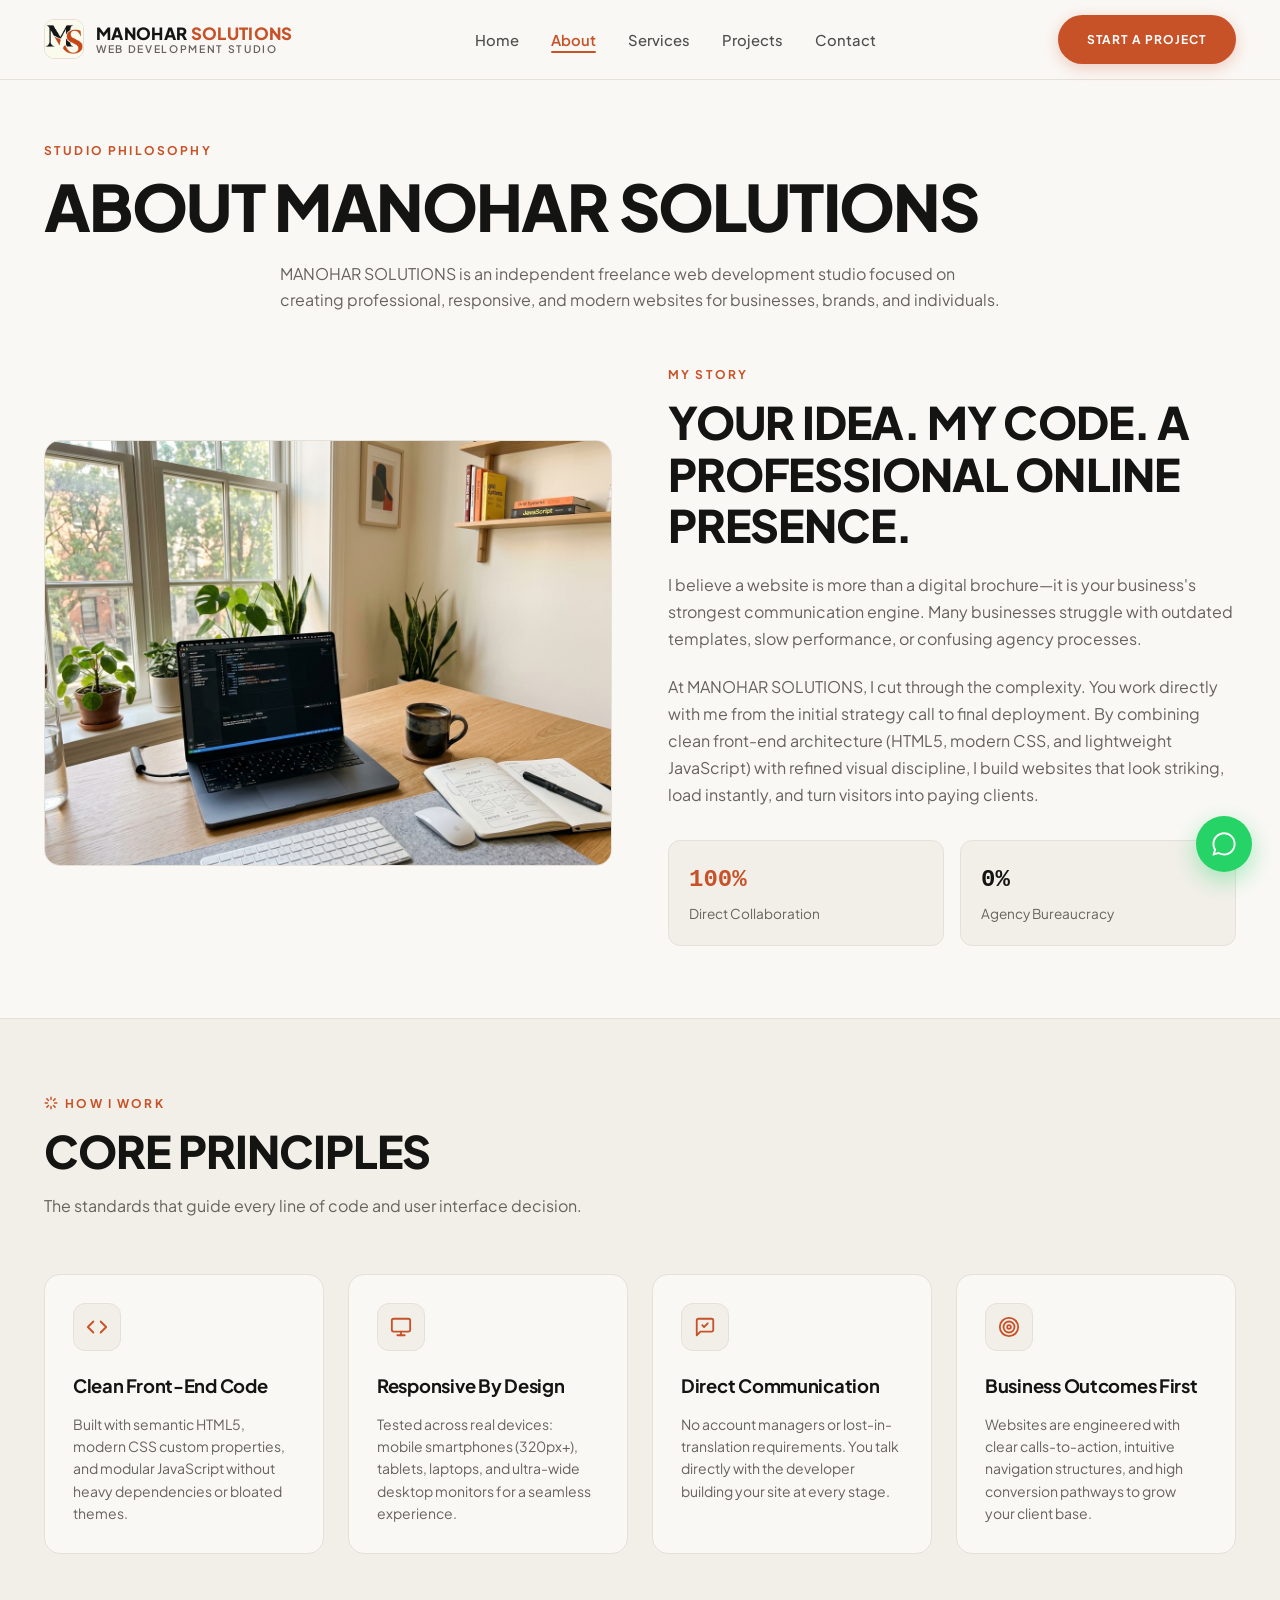
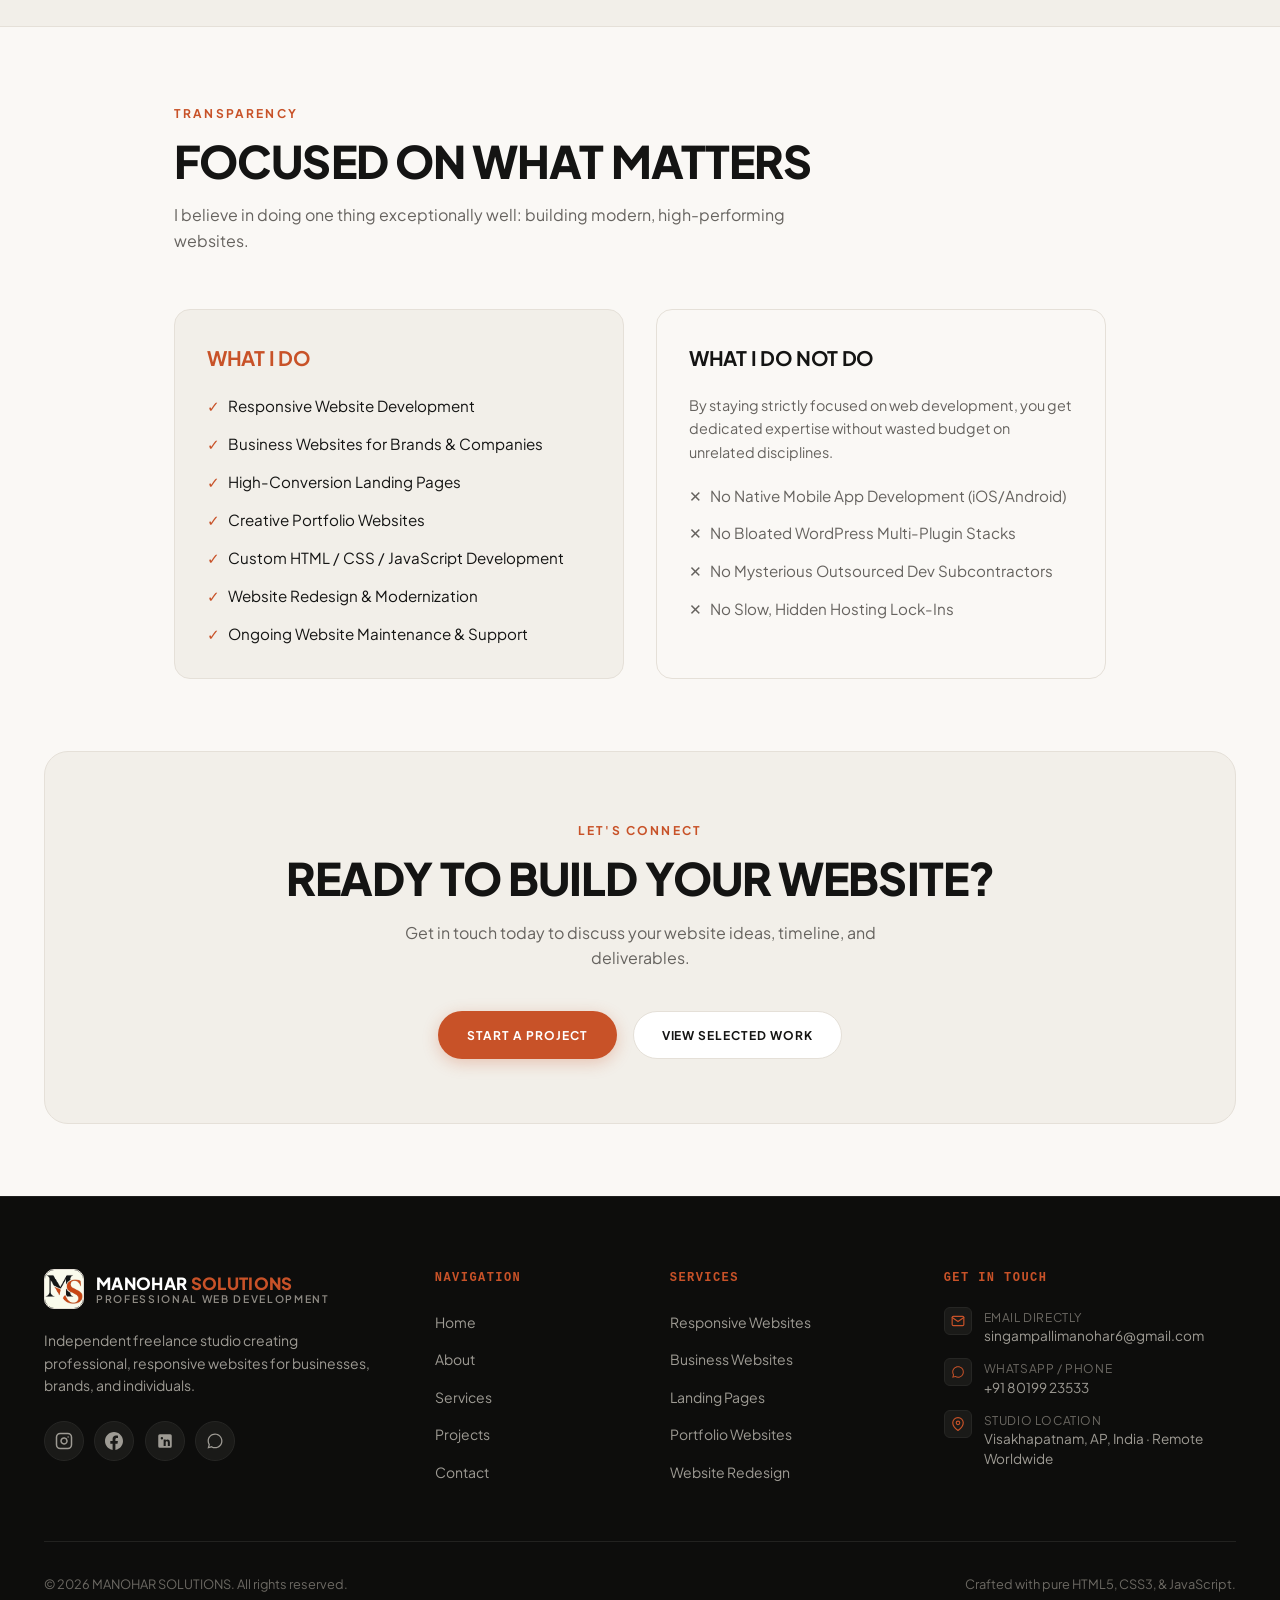
==== about.html @ b34df705 "Add files via upload" ====
<!doctype html>
<html lang="en">
  <head>
    <meta charset="UTF-8" />
    <meta name="viewport" content="width=device-width, initial-scale=1.0" />
    <title>About | MANOHAR SOLUTIONS - Independent Web Development Studio</title>
    <meta name="description" content="Learn about MANOHAR SOLUTIONS: an independent freelance web development studio focused on creating professional, responsive, and modern websites for businesses, brands, and individuals." />
    <meta name="keywords" content="about MANOHAR SOLUTIONS, freelance web developer, modern web design, responsive development, clean front-end code" />
    <meta name="author" content="MANOHAR SOLUTIONS" />

    <!-- Google Fonts -->
    <link rel="preconnect" href="https://fonts.googleapis.com" />
    <link rel="preconnect" href="https://fonts.gstatic.com" crossorigin />
    <link href="https://fonts.googleapis.com/css2?family=Plus+Jakarta+Sans:wght@400;500;600;700;800&display=swap" rel="stylesheet" />

    <!-- Custom Pure CSS -->
    <link rel="stylesheet" href="css/style.css" />
  </head>
  <body>
    <!-- Sticky Navigation -->
    <header class="site-header">
      <div class="container nav-container">
        <a href="index.html" class="brand-link" aria-label="MANOHAR SOLUTIONS">
          <div class="brand-monogram">
              <img src="assets/images/logo.png" alt="MS Logo" style="width: 100%; height: 100%; object-fit: cover;">
          </div>
          <div class="brand-text">
            <span class="brand-name">MANOHAR <span>SOLUTIONS</span></span>
            <span class="brand-sub">Web Development Studio</span>
          </div>
        </a>

        <nav>
          <ul class="nav-links">
            <li class="nav-item"><a href="index.html">Home</a></li>
            <li class="nav-item active"><a href="about.html">About</a></li>
            <li class="nav-item"><a href="services.html">Services</a></li>
            <li class="nav-item"><a href="projects.html">Projects</a></li>
            <li class="nav-item"><a href="contact.html">Contact</a></li>
          </ul>
        </nav>

        <div class="nav-cta">
          <a href="contact.html" class="btn btn-primary">START A PROJECT</a>
        </div>

        <button type="button" class="hamburger-btn" aria-label="Open Navigation">
          <svg width="22" height="22" viewBox="0 0 24 24" fill="none" stroke="currentColor" stroke-width="2.2" stroke-linecap="round" stroke-linejoin="round">
            <line x1="3" y1="6" x2="21" y2="6"></line>
            <line x1="3" y1="12" x2="21" y2="12"></line>
            <line x1="3" y1="18" x2="21" y2="18"></line>
          </svg>
        </button>
      </div>
    </header>

    <!-- Mobile Drawer -->
    <div class="mobile-nav-drawer">
      <div class="mobile-nav-content">
        <div class="mobile-nav-header">
          <span class="brand-name">MANOHAR <span>SOLUTIONS</span></span>
          <button type="button" class="close-drawer-btn" aria-label="Close Navigation" style="background:none; border:none; display:flex; align-items:center; justify-content:center; cursor:pointer; color:var(--text-charcoal); padding:0.25rem;">
            <svg width="22" height="22" viewBox="0 0 24 24" fill="none" stroke="currentColor" stroke-width="2.2" stroke-linecap="round" stroke-linejoin="round">
              <line x1="18" y1="6" x2="6" y2="18"></line>
              <line x1="6" y1="6" x2="18" y2="18"></line>
            </svg>
          </button>
        </div>
        <ul class="mobile-nav-links">
          <li><a href="index.html">Home <span>→</span></a></li>
          <li class="active"><a href="about.html">About <span>→</span></a></li>
          <li><a href="services.html">Services <span>→</span></a></li>
          <li><a href="projects.html">Projects <span>→</span></a></li>
          <li><a href="contact.html">Contact <span>→</span></a></li>
        </ul>
        <div style="margin-top:auto;">
          <a href="contact.html" class="btn btn-primary" style="width:100%;">START A PROJECT</a>
        </div>
      </div>
    </div>

    <main>
      <!-- Page Hero -->
      <section class="page-hero">
        <div class="container text-center">
          <span class="eyebrow">STUDIO PHILOSOPHY</span>
          <h1 class="headline-xl">ABOUT MANOHAR SOLUTIONS</h1>
          <p class="subheadline" style="max-width: 720px; margin: 0 auto;">
            MANOHAR SOLUTIONS is an independent freelance web development studio focused on creating professional, responsive, and modern websites for businesses, brands, and individuals.
          </p>
        </div>
      </section>

      <!-- Studio Story & Workspace Section -->
      <section class="section" style="padding-top: 1rem;">
        <div class="container">
          <div style="display: grid; grid-template-columns: 1fr 1fr; gap: 3.5rem; align-items: center;" class="about-grid">
            <div style="border-radius: 16px; overflow: hidden; border: 1px solid var(--border-stone); aspect-ratio: 4 / 3; background: var(--bg-stone);">
              <img src="assets/images/manohar_studio_workspace_1790489209515.jpg" alt="MANOHAR SOLUTIONS Workspace" style="width: 100%; height: 100%; object-fit: cover;" />
            </div>

            <div>
              <span class="eyebrow">MY STORY</span>
              <h2 class="headline-lg" style="margin-bottom: 1.25rem;">YOUR IDEA. MY CODE. A PROFESSIONAL ONLINE PRESENCE.</h2>
              <p style="color: var(--text-muted); font-size: 1rem; line-height: 1.7; margin-bottom: 1.25rem;">
                I believe a website is more than a digital brochure—it is your business's strongest communication engine. Many businesses struggle with outdated templates, slow performance, or confusing agency processes.
              </p>
              <p style="color: var(--text-muted); font-size: 1rem; line-height: 1.7; margin-bottom: 2rem;">
                At MANOHAR SOLUTIONS, I cut through the complexity. You work directly with me from the initial strategy call to final deployment. By combining clean front-end architecture (HTML5, modern CSS, and lightweight JavaScript) with refined visual discipline, I build websites that look striking, load instantly, and turn visitors into paying clients.
              </p>

              <div style="display: grid; grid-template-columns: repeat(2, 1fr); gap: 1rem;">
                <div style="padding: 1.25rem; background: var(--bg-stone); border: 1px solid var(--border-stone); border-radius: 12px;">
                  <strong style="display: block; font-size: 1.5rem; color: var(--accent-terracotta); font-family: monospace;">100%</strong>
                  <span style="font-size: 0.85rem; color: var(--text-muted);">Direct Collaboration</span>
                </div>
                <div style="padding: 1.25rem; background: var(--bg-stone); border: 1px solid var(--border-stone); border-radius: 12px;">
                  <strong style="display: block; font-size: 1.5rem; color: var(--text-charcoal); font-family: monospace;">0%</strong>
                  <span style="font-size: 0.85rem; color: var(--text-muted);">Agency Bureaucracy</span>
                </div>
              </div>
            </div>
          </div>
        </div>
      </section>

      <!-- Core Principles -->
      <section class="section section-stone">
        <div class="container">
          <div class="section-header">
            <span class="eyebrow">
              <svg width="14" height="14" viewBox="0 0 24 24" fill="none" stroke="currentColor" stroke-width="2.5" stroke-linecap="round" stroke-linejoin="round"><path d="M12 2v4M12 18v4M4.93 4.93l2.83 2.83M16.24 16.24l2.83 2.83M2 12h4M18 12h4M4.93 19.07l2.83-2.83M16.24 7.76l2.83-2.83"/></svg>
              HOW I WORK
            </span>
            <h2 class="headline-lg">CORE PRINCIPLES</h2>
            <p class="subheadline">The standards that guide every line of code and user interface decision.</p>
          </div>

          <div class="grid-4">
            <div class="feature-card">
              <div class="card-icon">
                <svg viewBox="0 0 24 24" width="22" height="22" fill="none" stroke="currentColor" stroke-width="2" stroke-linecap="round" stroke-linejoin="round">
                  <polyline points="16 18 22 12 16 6"></polyline>
                  <polyline points="8 6 2 12 8 18"></polyline>
                </svg>
              </div>
              <h3 class="headline-md" style="font-size: 1.15rem;">Clean Front-End Code</h3>
              <p style="color: var(--text-muted); font-size: 0.875rem;">
                Built with semantic HTML5, modern CSS custom properties, and modular JavaScript without heavy dependencies or bloated themes.
              </p>
            </div>

            <div class="feature-card">
              <div class="card-icon">
                <svg viewBox="0 0 24 24" width="22" height="22" fill="none" stroke="currentColor" stroke-width="2" stroke-linecap="round" stroke-linejoin="round">
                  <rect x="2" y="3" width="20" height="14" rx="2" ry="2"></rect>
                  <line x1="8" y1="21" x2="16" y2="21"></line>
                  <line x1="12" y1="17" x2="12" y2="21"></line>
                </svg>
              </div>
              <h3 class="headline-md" style="font-size: 1.15rem;">Responsive By Design</h3>
              <p style="color: var(--text-muted); font-size: 0.875rem;">
                Tested across real devices: mobile smartphones (320px+), tablets, laptops, and ultra-wide desktop monitors for a seamless experience.
              </p>
            </div>

            <div class="feature-card">
              <div class="card-icon">
                <svg viewBox="0 0 24 24" width="22" height="22" fill="none" stroke="currentColor" stroke-width="2" stroke-linecap="round" stroke-linejoin="round">
                  <path d="M21 15a2 2 0 0 1-2 2H7l-4 4V5a2 2 0 0 1 2-2h14a2 2 0 0 1 2 2z"></path>
                  <polyline points="9 10 11 12 15 8"></polyline>
                </svg>
              </div>
              <h3 class="headline-md" style="font-size: 1.15rem;">Direct Communication</h3>
              <p style="color: var(--text-muted); font-size: 0.875rem;">
                No account managers or lost-in-translation requirements. You talk directly with the developer building your site at every stage.
              </p>
            </div>

            <div class="feature-card">
              <div class="card-icon">
                <svg viewBox="0 0 24 24" width="22" height="22" fill="none" stroke="currentColor" stroke-width="2" stroke-linecap="round" stroke-linejoin="round">
                  <circle cx="12" cy="12" r="10"></circle>
                  <circle cx="12" cy="12" r="6"></circle>
                  <circle cx="12" cy="12" r="2"></circle>
                </svg>
              </div>
              <h3 class="headline-md" style="font-size: 1.15rem;">Business Outcomes First</h3>
              <p style="color: var(--text-muted); font-size: 0.875rem;">
                Websites are engineered with clear calls-to-action, intuitive navigation structures, and high conversion pathways to grow your client base.
              </p>
            </div>
          </div>
        </div>
      </section>

      <!-- Transparent Scope & Services -->
      <section class="section">
        <div class="container-narrow">
          <div class="section-header">
            <span class="eyebrow">TRANSPARENCY</span>
            <h2 class="headline-lg">FOCUSED ON WHAT MATTERS</h2>
            <p class="subheadline">I believe in doing one thing exceptionally well: building modern, high-performing websites.</p>
          </div>

          <div style="display: grid; grid-template-columns: 1fr 1fr; gap: 2rem;">
            <div style="padding: 2rem; background: var(--bg-stone); border: 1px solid var(--border-stone); border-radius: 16px;">
              <h3 class="headline-md" style="font-size: 1.25rem; color: var(--accent-terracotta); margin-bottom: 1.25rem;">WHAT I DO</h3>
              <ul style="list-style: none; display: flex; flex-direction: column; gap: 0.85rem; font-size: 0.95rem;">
                <li style="display: flex; gap: 0.5rem; align-items: center;"><span style="color: var(--accent-terracotta);">✓</span> Responsive Website Development</li>
                <li style="display: flex; gap: 0.5rem; align-items: center;"><span style="color: var(--accent-terracotta);">✓</span> Business Websites for Brands & Companies</li>
                <li style="display: flex; gap: 0.5rem; align-items: center;"><span style="color: var(--accent-terracotta);">✓</span> High-Conversion Landing Pages</li>
                <li style="display: flex; gap: 0.5rem; align-items: center;"><span style="color: var(--accent-terracotta);">✓</span> Creative Portfolio Websites</li>
                <li style="display: flex; gap: 0.5rem; align-items: center;"><span style="color: var(--accent-terracotta);">✓</span> Custom HTML / CSS / JavaScript Development</li>
                <li style="display: flex; gap: 0.5rem; align-items: center;"><span style="color: var(--accent-terracotta);">✓</span> Website Redesign & Modernization</li>
                <li style="display: flex; gap: 0.5rem; align-items: center;"><span style="color: var(--accent-terracotta);">✓</span> Ongoing Website Maintenance & Support</li>
              </ul>
            </div>

            <div style="padding: 2rem; background: #FAF8F5; border: 1px solid var(--border-stone); border-radius: 16px;">
              <h3 class="headline-md" style="font-size: 1.25rem; color: var(--text-charcoal); margin-bottom: 1.25rem;">WHAT I DO NOT DO</h3>
              <p style="color: var(--text-muted); font-size: 0.9rem; margin-bottom: 1.25rem; line-height: 1.6;">
                By staying strictly focused on web development, you get dedicated expertise without wasted budget on unrelated disciplines.
              </p>
              <ul style="list-style: none; display: flex; flex-direction: column; gap: 0.85rem; font-size: 0.95rem; color: var(--text-muted);">
                <li style="display: flex; gap: 0.5rem; align-items: center;"><span>✕</span> No Native Mobile App Development (iOS/Android)</li>
                <li style="display: flex; gap: 0.5rem; align-items: center;"><span>✕</span> No Bloated WordPress Multi-Plugin Stacks</li>
                <li style="display: flex; gap: 0.5rem; align-items: center;"><span>✕</span> No Mysterious Outsourced Dev Subcontractors</li>
                <li style="display: flex; gap: 0.5rem; align-items: center;"><span>✕</span> No Slow, Hidden Hosting Lock-Ins</li>
              </ul>
            </div>
          </div>
        </div>
      </section>

      <!-- Final CTA -->
      <section class="section" style="padding-top: 0;">
        <div class="container">
          <div class="cta-banner">
            <span class="eyebrow">LET'S CONNECT</span>
            <h2 class="headline-lg" style="margin-bottom: 1rem;">READY TO BUILD YOUR WEBSITE?</h2>
            <p class="subheadline" style="margin: 0 auto 2.5rem; max-width: 540px;">
              Get in touch today to discuss your website ideas, timeline, and deliverables.
            </p>
            <div style="display: flex; justify-content: center; gap: 1rem; flex-wrap: wrap;">
              <a href="contact.html" class="btn btn-primary">START A PROJECT</a>
              <a href="projects.html" class="btn btn-white">VIEW SELECTED WORK</a>
            </div>
          </div>
        </div>
      </section>
    </main>

    <!-- Global Black Footer -->
    <footer class="site-footer">
      <div class="container">
        <div class="footer-grid">
          <!-- Col 1: Brand & Social Icons -->
          <div class="footer-col">
            <div class="brand-link" style="margin-bottom: 1.25rem;">
              <div class="brand-monogram" style="background:#1F1F1D;">
              <img src="assets/images/logo.png" alt="MS Logo" style="width: 100%; height: 100%; object-fit: cover;">
              </div>
              <div class="brand-text">
                <span class="brand-name" style="color:#FFF;">MANOHAR <span>SOLUTIONS</span></span>
                <span class="brand-sub" style="color:#8E8A83;">Professional Web Development</span>
              </div>
            </div>
            <p style="color:#9E9B94; font-size:0.875rem; max-width:340px; line-height:1.6; margin-bottom: 1.25rem;">
              Independent freelance studio creating professional, responsive websites for businesses, brands, and individuals.
            </p>
            <div class="footer-socials">
              <a href="https://www.instagram.com/manohar_solutions/" target="_blank" rel="noopener noreferrer" class="social-circle" aria-label="Instagram">
                <svg viewBox="0 0 24 24" fill="none" stroke="currentColor" stroke-width="2" stroke-linecap="round" stroke-linejoin="round">
                  <rect x="2" y="2" width="20" height="20" rx="5" ry="5"></rect>
                  <path d="M16 11.37A4 4 0 1 1 12.63 8 4 4 0 0 1 16 11.37z"></path>
                  <line x1="17.5" y1="6.5" x2="17.51" y2="6.5"></line>
                </svg>
              </a>
              <a href="https://www.facebook.com/manoharsolutions" target="_blank" rel="noopener noreferrer" class="social-circle" aria-label="Facebook">
                <svg viewBox="0 0 24 24" fill="currentColor">
                  <path d="M24 12.073c0-6.627-5.373-12-12-12s-12 5.373-12 12c0 5.99 4.388 10.954 10.125 11.854v-8.385H7.078v-3.47h3.047V9.43c0-3.007 1.792-4.669 4.533-4.669 1.312 0 2.686.235 2.686.235v2.953H15.83c-1.491 0-1.956.925-1.956 1.874v2.25h3.328l-.532 3.47h-2.796v8.385C19.612 23.027 24 18.062 24 12.073z"/>
                </svg>
              </a>
              <a href="https://linkedin.com" target="_blank" rel="noopener noreferrer" class="social-circle" aria-label="LinkedIn">
                <svg viewBox="0 0 24 24" fill="currentColor">
                  <path d="M19 3a2 2 0 0 1 2 2v14a2 2 0 0 1-2 2H5a2 2 0 0 1-2-2V5a2 2 0 0 1 2-2h14m-.5 15.5v-5.3a3.26 3.26 0 0 0-3.26-3.26c-.85 0-1.84.52-2.28 1.3v-1.11h-2.79v8.37h2.79v-4.93c0-.77.62-1.4 1.39-1.4a1.4 1.4 0 0 1 1.4 1.4v4.93h2.75M6.46 10.9h2.79v8.37H6.46v-8.37M7.86 6.72a1.62 1.62 0 1 0 0 3.24 1.62 1.62 0 0 0 0-3.24z"/>
                </svg>
              </a>
              <a href="https://wa.me/918019923533" target="_blank" rel="noopener noreferrer" class="social-circle" aria-label="WhatsApp">
                <svg viewBox="0 0 24 24" fill="currentColor">
                  <path d="M12.04 2C6.58 2 2.13 6.45 2.13 11.91C2.13 13.66 2.59 15.36 3.45 16.86L2.05 22L7.3 20.62C8.75 21.41 10.38 21.83 12.04 21.83C17.5 21.83 21.95 17.38 21.95 11.92C21.95 9.27 20.92 6.78 19.05 4.91C17.18 3.03 14.69 2 12.04 2M12.05 3.67C14.25 3.67 16.31 4.53 17.87 6.09C19.42 7.65 20.28 9.72 20.28 11.92C20.28 16.46 16.58 20.15 12.04 20.15C10.56 20.15 9.11 19.76 7.85 19L7.55 18.83L4.43 19.65L5.26 16.61L5.06 16.29C4.24 14.99 3.8 13.47 3.8 11.91C3.81 7.37 7.5 3.67 12.05 3.67Z"/>
                </svg>
              </a>
            </div>
          </div>

          <!-- Col 2: Navigation Links -->
          <div class="footer-col">
            <h4>NAVIGATION</h4>
            <ul class="footer-links">
              <li><a href="index.html">Home</a></li>
              <li><a href="about.html">About</a></li>
              <li><a href="services.html">Services</a></li>
              <li><a href="projects.html">Projects</a></li>
              <li><a href="contact.html">Contact</a></li>
            </ul>
          </div>

          <!-- Col 3: Services -->
          <div class="footer-col">
            <h4>SERVICES</h4>
            <ul class="footer-links">
              <li><a href="services.html">Responsive Websites</a></li>
              <li><a href="services.html">Business Websites</a></li>
              <li><a href="services.html">Landing Pages</a></li>
              <li><a href="services.html">Portfolio Websites</a></li>
              <li><a href="services.html">Website Redesign</a></li>
            </ul>
          </div>

          <!-- Col 4: Contact Details with Icons -->
          <div class="footer-col">
            <h4>GET IN TOUCH</h4>
            <ul class="footer-contact-list">
              <li class="footer-contact-item">
                <span class="footer-contact-icon">
                  <svg viewBox="0 0 24 24" fill="none" stroke="currentColor" stroke-width="2" stroke-linecap="round" stroke-linejoin="round">
                    <path d="M4 4h16c1.1 0 2 .9 2 2v12c0 1.1-.9 2-2 2H4c-1.1 0-2-.9-2-2V6c0-1.1.9-2 2-2z"></path>
                    <polyline points="22,6 12,13 2,6"></polyline>
                  </svg>
                </span>
                <div>
                  <span style="font-size:0.75rem; color:#6C6963; text-transform:uppercase; letter-spacing:0.05em; display:block;">Email Directly</span>
                  <a href="mailto:singampallimanohar6@gmail.com">singampallimanohar6@gmail.com</a>
                </div>
              </li>
              <li class="footer-contact-item">
                <span class="footer-contact-icon">
                  <svg viewBox="0 0 24 24" fill="currentColor">
                    <path d="M12.04 2C6.58 2 2.13 6.45 2.13 11.91C2.13 13.66 2.59 15.36 3.45 16.86L2.05 22L7.3 20.62C8.75 21.41 10.38 21.83 12.04 21.83C17.5 21.83 21.95 17.38 21.95 11.92C21.95 9.27 20.92 6.78 19.05 4.91C17.18 3.03 14.69 2 12.04 2M12.05 3.67C14.25 3.67 16.31 4.53 17.87 6.09C19.42 7.65 20.28 9.72 20.28 11.92C20.28 16.46 16.58 20.15 12.04 20.15C10.56 20.15 9.11 19.76 7.85 19L7.55 18.83L4.43 19.65L5.26 16.61L5.06 16.29C4.24 14.99 3.8 13.47 3.8 11.91C3.81 7.37 7.5 3.67 12.05 3.67Z"/>
                  </svg>
                </span>
                <div>
                  <span style="font-size:0.75rem; color:#6C6963; text-transform:uppercase; letter-spacing:0.05em; display:block;">WhatsApp / Phone</span>
                  <a href="https://wa.me/918019923533" target="_blank" rel="noopener noreferrer">+91 80199 23533</a>
                </div>
              </li>
              <li class="footer-contact-item">
                <span class="footer-contact-icon">
                  <svg viewBox="0 0 24 24" fill="none" stroke="currentColor" stroke-width="2" stroke-linecap="round" stroke-linejoin="round">
                    <path d="M21 10c0 7-9 13-9 13s-9-6-9-13a9 9 0 0 1 18 0z"></path>
                    <circle cx="12" cy="10" r="3"></circle>
                  </svg>
                </span>
                <div>
                  <span style="font-size:0.75rem; color:#6C6963; text-transform:uppercase; letter-spacing:0.05em; display:block;">Studio Location</span>
                  <span>Visakhapatnam, AP, India · Remote Worldwide</span>
                </div>
              </li>
            </ul>
          </div>
        </div>

        <div class="footer-bottom">
          <span>© 2026 MANOHAR SOLUTIONS. All rights reserved.</span>
          <span>Crafted with pure HTML5, CSS3, & JavaScript.</span>
        </div>
      </div>
    </footer>

    <!-- Floating WhatsApp CTA Button -->
    <a href="https://wa.me/918019923533?text=Hello%20MANOHAR%20STUDIO%2C%20I%20would%20like%20to%20discuss%20a%20website%20project." class="whatsapp-floating" target="_blank" rel="noopener noreferrer" aria-label="Chat on WhatsApp">
      <svg viewBox="0 0 24 24" width="28" height="28" fill="currentColor">
        <path d="M12.04 2C6.58 2 2.13 6.45 2.13 11.91C2.13 13.66 2.59 15.36 3.45 16.86L2.05 22L7.3 20.62C8.75 21.41 10.38 21.83 12.04 21.83C17.5 21.83 21.95 17.38 21.95 11.92C21.95 9.27 20.92 6.78 19.05 4.91C17.18 3.03 14.69 2 12.04 2M12.05 3.67C14.25 3.67 16.31 4.53 17.87 6.09C19.42 7.65 20.28 9.72 20.28 11.92C20.28 16.46 16.58 20.15 12.04 20.15C10.56 20.15 9.11 19.76 7.85 19L7.55 18.83L4.43 19.65L5.26 16.61L5.06 16.29C4.24 14.99 3.8 13.47 3.8 11.91C3.81 7.37 7.5 3.67 12.05 3.67Z"/>
      </svg>
    </a>

    <!-- Core Script -->
    <script  src="js/script.js"></script>
  </body>
</html>
---- css/style.css ----
/* ==========================================================================
   MANOHAR SOLUTIONS / MANOHAR STUDIO
   Pure Modern Vanilla CSS Design System
   Palette: Warm Ivory, Charcoal, Soft Stone, Terracotta, Pure Black
   ========================================================================== */

:root {
  --bg-ivory: #FAF8F5;
  --bg-stone: #F2EFE9;
  --bg-stone-subtle: #FAF6EF;
  --border-stone: #E5E0D8;
  --border-stone-hover: #C85228;
  --text-charcoal: #141413;
  --text-muted: #66635F;
  --accent-terracotta: #C85228;
  --accent-terracotta-hover: #B0421C;
  --accent-terracotta-soft: rgba(200, 82, 40, 0.08);
  --bg-footer: #0D0D0C;
  --whatsapp-green: #25D366;
  --whatsapp-green-hover: #20BA5A;
  --font-sans: 'Plus Jakarta Sans', system-ui, -apple-system, BlinkMacSystemFont, 'Segoe UI', Roboto, sans-serif;
  --transition: all 0.25s cubic-bezier(0.16, 1, 0.3, 1);
}

*, *::before, *::after {
  box-sizing: border-box;
  margin: 0;
  padding: 0;
}

html {
  scroll-behavior: smooth;
  font-family: var(--font-sans);
  background-color: var(--bg-ivory);
  color: var(--text-charcoal);
  -webkit-font-smoothing: antialiased;
  text-rendering: optimizeLegibility;
}

body {
  min-height: 100vh;
  display: flex;
  flex-direction: column;
  overflow-x: hidden;
  line-height: 1.6;
}

main {
  flex: 1;
}

::selection {
  background-color: var(--accent-terracotta);
  color: #FFFFFF;
}

a {
  color: inherit;
  text-decoration: none;
}

button, input, select, textarea {
  font-family: inherit;
}

/* Custom Scrollbar */
::-webkit-scrollbar {
  width: 8px;
}
::-webkit-scrollbar-track {
  background: var(--bg-ivory);
}
::-webkit-scrollbar-thumb {
  background: #D8D2C5;
  border-radius: 4px;
}
::-webkit-scrollbar-thumb:hover {
  background: var(--accent-terracotta);
}

@keyframes spin {
  to { transform: rotate(360deg); }
}

/* Container */
.container {
  width: 100%;
  max-width: 1240px;
  margin: 0 auto;
  padding: 0 1.5rem;
}

.container-narrow {
  width: 100%;
  max-width: 980px;
  margin: 0 auto;
  padding: 0 1.5rem;
}

/* Typography Helpers */
.eyebrow {
  display: inline-flex;
  align-items: center;
  gap: 0.45rem;
  font-size: 0.75rem;
  font-weight: 700;
  text-transform: uppercase;
  letter-spacing: 0.18em;
  color: var(--accent-terracotta);
  margin-bottom: 0.75rem;
}

.eyebrow svg {
  width: 14px;
  height: 14px;
  flex-shrink: 0;
}

.headline-xl {
  font-size: clamp(2.25rem, 5vw, 4.25rem);
  font-weight: 800;
  line-height: 1.08;
  letter-spacing: -0.025em;
  color: var(--text-charcoal);
  margin-bottom: 1.25rem;
}

.headline-lg {
  font-size: clamp(1.85rem, 3.5vw, 3rem);
  font-weight: 800;
  line-height: 1.15;
  letter-spacing: -0.02em;
  color: var(--text-charcoal);
  margin-bottom: 1rem;
}

.headline-md {
  font-size: clamp(1.35rem, 2vw, 1.85rem);
  font-weight: 700;
  letter-spacing: -0.015em;
  color: var(--text-charcoal);
  margin-bottom: 0.75rem;
}

.subheadline {
  font-size: clamp(1rem, 1.25vw, 1.25rem);
  color: var(--text-muted);
  line-height: 1.6;
  max-width: 680px;
}

/* Buttons */
.btn {
  display: inline-flex;
  align-items: center;
  justify-content: center;
  gap: 0.5rem;
  padding: 0.85rem 1.75rem;
  border-radius: 9999px;
  font-size: 0.75rem;
  font-weight: 700;
  text-transform: uppercase;
  letter-spacing: 0.08em;
  cursor: pointer;
  transition: var(--transition);
  border: 1px solid transparent;
  white-space: nowrap;
}

.btn:active {
  transform: scale(0.98);
}

.btn-primary {
  background-color: var(--accent-terracotta);
  color: #FFFFFF;
  box-shadow: 0 4px 16px rgba(200, 82, 40, 0.28);
}

.btn-primary:hover {
  background-color: var(--accent-terracotta-hover);
  box-shadow: 0 6px 20px rgba(200, 82, 40, 0.35);
}

.btn-secondary {
  background-color: var(--bg-stone);
  color: var(--text-charcoal);
  border-color: var(--border-stone);
}

.btn-secondary:hover {
  background-color: #E8E2D8;
}

.btn-white {
  background-color: #FFFFFF;
  color: var(--text-charcoal);
  border-color: var(--border-stone);
}

.btn-white:hover {
  background-color: var(--bg-stone);
}

.btn-whatsapp {
  background-color: var(--whatsapp-green);
  color: #FFFFFF;
}

.btn-whatsapp:hover {
  background-color: var(--whatsapp-green-hover);
}

/* Badges */
.badge-status {
  display: inline-flex;
  align-items: center;
  gap: 0.5rem;
  padding: 0.35rem 0.85rem;
  background-color: var(--bg-stone);
  border: 1px solid var(--border-stone);
  border-radius: 9999px;
  font-size: 0.75rem;
  font-weight: 600;
  text-transform: uppercase;
  letter-spacing: 0.05em;
  color: var(--text-muted);
  margin-bottom: 1.5rem;
}

.badge-pulse {
  width: 8px;
  height: 8px;
  border-radius: 50%;
  background-color: var(--accent-terracotta);
  animation: pulseDot 2s infinite ease-in-out;
}

@keyframes pulseDot {
  0% { transform: scale(0.95); box-shadow: 0 0 0 0 rgba(200, 82, 40, 0.7); }
  70% { transform: scale(1); box-shadow: 0 0 0 6px rgba(200, 82, 40, 0); }
  100% { transform: scale(0.95); box-shadow: 0 0 0 0 rgba(200, 82, 40, 0); }
}

/* ==========================================================================
   NAVIGATION
   ========================================================================== */
.site-header {
  position: sticky;
  top: 0;
  left: 0;
  right: 0;
  z-index: 100;
  background-color: rgba(250, 248, 245, 0.96);
  backdrop-filter: blur(14px);
  -webkit-backdrop-filter: blur(14px);
  border-bottom: 1px solid var(--border-stone);
  padding: 0.95rem 0;
  transition: var(--transition);
}

.site-header.scrolled {
  padding: 0.7rem 0;
  box-shadow: 0 4px 20px -4px rgba(20, 20, 19, 0.06);
}

.nav-container {
  display: flex;
  align-items: center;
  justify-content: space-between;
}

.brand-link {
  display: flex;
  align-items: center;
  gap: 0.75rem;
}

.brand-monogram {
  width: 40px;
  height: 40px;
  background-color: var(--bg-stone);
  border-radius: 10px;
  display: flex;
  align-items: center;
  justify-content: center;
  overflow: hidden;
  border: 1px solid var(--border-stone);
}

.brand-text {
  display: flex;
  flex-direction: column;
  line-height: 1.15;
}

.brand-name {
  font-size: 1.05rem;
  font-weight: 800;
  letter-spacing: 0.02em;
  color: var(--text-charcoal);
}

.brand-name span {
  color: var(--accent-terracotta);
}

.brand-sub {
  font-size: 0.65rem;
  font-weight: 600;
  letter-spacing: 0.16em;
  text-transform: uppercase;
  color: var(--text-muted);
}

.nav-links {
  display: flex;
  align-items: center;
  gap: 2rem;
  list-style: none;
}

.nav-item a {
  font-size: 0.925rem;
  font-weight: 500;
  color: rgba(20, 20, 19, 0.75);
  transition: var(--transition);
  position: relative;
  padding: 0.25rem 0;
}

.nav-item a:hover, .nav-item.active a {
  color: var(--accent-terracotta);
  font-weight: 600;
}

.nav-item.active a::after {
  content: '';
  position: absolute;
  bottom: 0;
  left: 0;
  width: 100%;
  height: 2px;
  background-color: var(--accent-terracotta);
  border-radius: 2px;
}

.hamburger-btn {
  display: none;
  background: var(--bg-stone);
  border: 1px solid var(--border-stone);
  padding: 0.5rem;
  border-radius: 8px;
  cursor: pointer;
  color: var(--text-charcoal);
  align-items: center;
  justify-content: center;
  transition: var(--transition);
}

.hamburger-btn:hover {
  background-color: #E8E2D8;
  border-color: var(--accent-terracotta);
  color: var(--accent-terracotta);
}

.hamburger-btn svg {
  display: block;
  width: 22px;
  height: 22px;
}

/* Mobile Drawer */
.mobile-nav-drawer {
  display: none;
  position: fixed;
  inset: 0;
  z-index: 120;
  background-color: rgba(20, 20, 19, 0.5);
  backdrop-filter: blur(6px);
  -webkit-backdrop-filter: blur(6px);
}

.mobile-nav-drawer.open {
  display: block;
}

.mobile-nav-content {
  position: absolute;
  top: 0;
  right: 0;
  bottom: 0;
  width: 100%;
  max-width: 320px;
  background-color: var(--bg-ivory);
  border-left: 1px solid var(--border-stone);
  padding: 1.5rem;
  display: flex;
  flex-direction: column;
  box-shadow: -10px 0 30px rgba(0, 0, 0, 0.12);
  transform: translateX(100%);
  transition: transform 0.28s cubic-bezier(0.16, 1, 0.3, 1);
}

.mobile-nav-drawer.open .mobile-nav-content {
  transform: translateX(0);
}

.mobile-nav-header {
  display: flex;
  justify-content: space-between;
  align-items: center;
  padding-bottom: 1.25rem;
  border-bottom: 1px solid var(--border-stone);
}

.mobile-nav-links {
  list-style: none;
  padding: 1.5rem 0;
  display: flex;
  flex-direction: column;
  gap: 0.75rem;
}

.mobile-nav-links a {
  display: flex;
  justify-content: space-between;
  align-items: center;
  padding: 0.85rem 1rem;
  border-radius: 10px;
  font-size: 1rem;
  font-weight: 600;
  color: var(--text-charcoal);
  transition: var(--transition);
}

.mobile-nav-links a:hover, .mobile-nav-links .active a {
  background-color: var(--bg-stone);
  color: var(--accent-terracotta);
}

/* Page Hero for Subpages */
.page-hero {
  padding: 3.5rem 0 2rem;
}

/* Sections */
.section {
  padding: 4.5rem 0;
}

.section-stone {
  background-color: var(--bg-stone);
  border-top: 1px solid var(--border-stone);
  border-bottom: 1px solid var(--border-stone);
}

.section-header {
  margin-bottom: 3.5rem;
}

.section-header-row {
  display: flex;
  justify-content: space-between;
  align-items: flex-end;
  gap: 1.5rem;
  flex-wrap: wrap;
  margin-bottom: 3.5rem;
}

/* ==========================================================================
   HERO SECTION
   ========================================================================== */
.hero-section {
  padding-top: 3.5rem;
  padding-bottom: 4.5rem;
  position: relative;
}

.hero-grid {
  display: grid;
  grid-template-columns: 1.2fr 0.9fr;
  gap: 3.5rem;
  align-items: center;
}

.hero-actions {
  display: flex;
  flex-wrap: wrap;
  gap: 1rem;
  margin-bottom: 3rem;
}

.hero-stats {
  display: grid;
  grid-template-columns: repeat(3, 1fr);
  gap: 1.5rem;
  padding-top: 2rem;
  border-top: 1px solid var(--border-stone);
}

.stat-item .stat-num {
  display: block;
  font-size: 1.85rem;
  font-weight: 800;
  color: var(--text-charcoal);
  letter-spacing: -0.02em;
}

.stat-item .stat-label {
  font-size: 0.8rem;
  font-weight: 500;
  color: var(--text-muted);
}

/* Code Preview Frame in Hero */
.browser-mockup {
  background-color: var(--bg-ivory);
  border: 1px solid var(--border-stone);
  border-radius: 16px;
  overflow: hidden;
  box-shadow: 0 20px 40px -15px rgba(20, 20, 19, 0.08);
}

.browser-header {
  background-color: var(--bg-stone);
  border-bottom: 1px solid var(--border-stone);
  padding: 0.75rem 1rem;
  display: flex;
  align-items: center;
  justify-content: space-between;
}

.browser-dots {
  display: flex;
  gap: 6px;
}

.browser-dot {
  width: 10px;
  height: 10px;
  border-radius: 50%;
  background-color: #D8D2C5;
}

.browser-url {
  font-family: monospace;
  font-size: 0.75rem;
  color: var(--text-muted);
}

.browser-body {
  padding: 1.5rem;
}

.mockup-inner {
  background-color: #FFFFFF;
  border: 1px solid var(--border-stone);
  border-radius: 12px;
  padding: 1.25rem;
}

/* ==========================================================================
   CARDS & GRIDS
   ========================================================================== */
.grid-3 {
  display: grid;
  grid-template-columns: repeat(3, 1fr);
  gap: 1.75rem;
}

.grid-2 {
  display: grid;
  grid-template-columns: repeat(2, 1fr);
  gap: 2rem;
}

.grid-4 {
  display: grid;
  grid-template-columns: repeat(4, 1fr);
  gap: 1.5rem;
}

/* Trust / Feature Cards */
.feature-card {
  background-color: var(--bg-ivory);
  border: 1px solid var(--border-stone);
  border-radius: 16px;
  padding: 1.75rem;
  transition: var(--transition);
}

.feature-card:hover {
  border-color: var(--border-stone-hover);
  transform: translateY(-2px);
}

.card-icon {
  width: 48px;
  height: 48px;
  border-radius: 12px;
  background-color: var(--bg-stone);
  border: 1px solid var(--border-stone);
  display: flex;
  align-items: center;
  justify-content: center;
  color: var(--accent-terracotta);
  margin-bottom: 1.25rem;
}

/* Service Card */
.service-card {
  background-color: var(--bg-stone);
  border: 1px solid var(--border-stone);
  border-radius: 16px;
  padding: 2rem;
  display: flex;
  flex-direction: column;
  justify-content: space-between;
  transition: var(--transition);
}

.service-card:hover {
  background-color: #FFFFFF;
  border-color: var(--accent-terracotta);
  box-shadow: 0 12px 32px -8px rgba(20, 20, 19, 0.08);
  transform: translateY(-4px);
}

.service-card-top {
  display: flex;
  justify-content: space-between;
  align-items: center;
  margin-bottom: 1.5rem;
}

.service-num {
  font-family: monospace;
  font-size: 0.8rem;
  font-weight: 700;
  color: var(--text-muted);
}

.service-features {
  list-style: none;
  padding-top: 1.25rem;
  margin-top: 1.25rem;
  border-top: 1px solid rgba(229, 224, 216, 0.7);
  display: flex;
  flex-direction: column;
  gap: 0.5rem;
}

.service-features li {
  font-size: 0.8rem;
  display: flex;
  align-items: center;
  gap: 0.5rem;
  color: rgba(20, 20, 19, 0.85);
}

.check-mark {
  color: var(--accent-terracotta);
  font-weight: bold;
}

/* Project Card */
.project-card {
  background-color: var(--bg-ivory);
  border: 1px solid var(--border-stone);
  border-radius: 16px;
  overflow: hidden;
  display: flex;
  flex-direction: column;
  transition: var(--transition);
}

@media (hover: hover) {
  @media (hover: hover) {
  @media (hover: hover) {
  .project-card:hover {
        border-color: var(--accent-terracotta);
        box-shadow: 0 16px 40px -12px rgba(20, 20, 19, 0.1);
      }
}
}
}

.project-img-wrap {
  aspect-ratio: 16 / 9;
  width: 100%;
  overflow: hidden;
  background-color: #E8E2D8;
  position: relative;
}

.project-img-wrap img {
  width: 100%;
  height: 100%;
  object-fit: cover;
  object-position: top;
  transition: transform 0.5s ease-out;
}

@media (hover: hover) {
  @media (hover: hover) {
  @media (hover: hover) {
  .project-card:hover .project-img-wrap img {
        transform: scale(1.04);
      }
}
}
}

.project-meta {
  padding: 1.75rem;
  display: flex;
  flex-direction: column;
  flex: 1;
  justify-content: space-between;
}

.project-meta-top {
  display: flex;
  justify-content: space-between;
  font-family: monospace;
  font-size: 0.75rem;
  color: var(--text-muted);
  margin-bottom: 0.75rem;
}

.project-meta-top .p-num {
  font-weight: 700;
  color: var(--accent-terracotta);
}

.project-meta-bottom {
  display: flex;
  justify-content: space-between;
  align-items: center;
  padding-top: 1rem;
  margin-top: 1rem;
  border-top: 1px solid var(--border-stone);
}

.btn-link {
  font-size: 0.75rem;
  font-weight: 700;
  text-transform: uppercase;
  letter-spacing: 0.08em;
  color: var(--text-charcoal);
  display: inline-flex;
  align-items: center;
  gap: 0.35rem;
}

.btn-link:hover {
  color: var(--accent-terracotta);
}

/* Process & Approach Steps */
.process-step {
  background-color: var(--bg-ivory);
  border: 1px solid var(--border-stone);
  border-radius: 16px;
  padding: 1.75rem;
  transition: var(--transition);
}

.process-step:hover {
  border-color: var(--border-stone-hover);
  transform: translateY(-2px);
}

.process-icon {
  width: 44px;
  height: 44px;
  border-radius: 10px;
  background-color: var(--bg-stone);
  border: 1px solid var(--border-stone);
  display: flex;
  align-items: center;
  justify-content: center;
  color: var(--accent-terracotta);
  margin-bottom: 1.25rem;
}

.process-icon svg {
  width: 20px;
  height: 20px;
}

.step-badge {
  font-family: monospace;
  font-size: 0.75rem;
  font-weight: 700;
  color: var(--accent-terracotta);
  letter-spacing: 0.1em;
  margin-bottom: 0.5rem;
  display: block;
}

/* Star Ratings in Feedback */
.review-stars {
  display: flex;
  align-items: center;
  gap: 0.35rem;
  color: #F59E0B;
  margin-bottom: 1rem;
}

.review-stars svg {
  width: 20px;
  height: 20px;
  fill: #F59E0B;
  display: inline-block;
  flex-shrink: 0;
}

.review-rating-score {
  font-family: monospace;
  font-size: 0.85rem;
  font-weight: 700;
  color: #D97706;
  margin-left: 0.4rem;
  background: rgba(245, 158, 11, 0.14);
  padding: 0.15rem 0.45rem;
  border-radius: 4px;
}

/* Filter Tabs */
.filter-tabs {
  display: flex;
  flex-wrap: wrap;
  gap: 0.5rem;
  margin-bottom: 2.5rem;
  padding-bottom: 1rem;
  border-bottom: 1px solid var(--border-stone);
}

.filter-btn {
  padding: 0.5rem 1rem;
  border-radius: 10px;
  border: 1px solid var(--border-stone);
  background-color: var(--bg-stone);
  color: var(--text-muted);
  font-size: 0.75rem;
  font-weight: 700;
  text-transform: uppercase;
  letter-spacing: 0.06em;
  cursor: pointer;
  transition: var(--transition);
}

.filter-btn:hover {
  background-color: #E8E2D8;
  color: var(--text-charcoal);
}

.filter-btn.active {
  background-color: var(--text-charcoal);
  color: #FFFFFF;
  border-color: var(--text-charcoal);
}

/* Accordion FAQ */
.faq-list {
  display: flex;
  flex-direction: column;
  gap: 1rem;
}

.faq-item {
  background-color: var(--bg-stone);
  border: 1px solid var(--border-stone);
  border-radius: 14px;
  overflow: hidden;
}

.faq-question {
  width: 100%;
  padding: 1.25rem 1.5rem;
  text-align: left;
  background: none;
  border: none;
  font-size: 1rem;
  font-weight: 700;
  color: var(--text-charcoal);
  display: flex;
  justify-content: space-between;
  align-items: center;
  gap: 1rem;
  cursor: pointer;
}

.faq-question:hover {
  color: var(--accent-terracotta);
}

.faq-answer {
  display: none;
  padding: 0 1.5rem 1.25rem 1.5rem;
  color: var(--text-muted);
  font-size: 0.95rem;
  line-height: 1.6;
}

.faq-item.active .faq-answer {
  display: block;
}

.faq-item.active .faq-chevron {
  transform: rotate(180deg);
  color: var(--accent-terracotta);
}

.faq-chevron {
  transition: transform 0.2s ease;
  font-size: 0.85rem;
}

/* Forms */
.form-card {
  background-color: var(--bg-stone);
  border: 1px solid var(--border-stone);
  border-radius: 20px;
  padding: 2.25rem;
}

.form-group {
  margin-bottom: 1.25rem;
}

.form-label {
  display: block;
  font-size: 0.75rem;
  font-weight: 700;
  text-transform: uppercase;
  letter-spacing: 0.06em;
  color: var(--text-charcoal);
  margin-bottom: 0.5rem;
}

.form-control {
  width: 100%;
  padding: 0.85rem 1.15rem;
  border-radius: 10px;
  border: 1px solid var(--border-stone);
  background-color: #FFFFFF;
  color: var(--text-charcoal);
  font-size: 0.9rem;
  outline: none;
  transition: var(--transition);
}

.form-control:focus {
  border-color: var(--accent-terracotta);
  box-shadow: 0 0 0 3px var(--accent-terracotta-soft);
}

/* Call to Action Banner */
.cta-banner {
  background-color: var(--bg-stone);
  border: 1px solid var(--border-stone);
  border-radius: 24px;
  padding: 4rem 2rem;
  text-align: center;
}

/* Footer */
.site-footer {
  background-color: var(--bg-footer);
  color: #FFFFFF;
  padding-top: 4.5rem;
  padding-bottom: 2.5rem;
  border-top: 1px solid #1F1F1D;
}

.footer-grid {
  display: grid;
  grid-template-columns: 1.8fr 1fr 1.2fr 1.5fr;
  gap: 2.5rem;
  padding-bottom: 3.5rem;
  border-bottom: 1px solid #222220;
}

.footer-col h4 {
  font-family: monospace;
  font-size: 0.75rem;
  font-weight: 700;
  text-transform: uppercase;
  letter-spacing: 0.12em;
  color: var(--accent-terracotta);
  margin-bottom: 1.25rem;
}

.footer-links {
  list-style: none;
  display: flex;
  flex-direction: column;
  gap: 0.75rem;
}

.footer-links a {
  font-size: 0.875rem;
  color: #9E9B94;
  transition: var(--transition);
  display: inline-flex;
  align-items: center;
}

.footer-links a:hover {
  color: #FFFFFF;
  transform: translateX(3px);
}

.footer-socials {
  display: flex;
  gap: 0.65rem;
  margin-top: 1.5rem;
  flex-wrap: wrap;
}

.social-circle {
  width: 40px;
  height: 40px;
  border-radius: 50%;
  background-color: #1A1A18;
  border: 1px solid #262624;
  display: flex;
  align-items: center;
  justify-content: center;
  color: #9E9B94;
  transition: var(--transition);
}

.social-circle svg {
  width: 18px;
  height: 18px;
  display: block;
}

.social-circle:hover {
  color: #FFFFFF;
  border-color: var(--accent-terracotta);
  background-color: var(--accent-terracotta);
  transform: translateY(-2px);
}

.footer-contact-list {
  list-style: none;
  display: flex;
  flex-direction: column;
  gap: 0.9rem;
}

.footer-contact-item {
  display: flex;
  align-items: flex-start;
  gap: 0.75rem;
  font-size: 0.85rem;
  color: #9E9B94;
  line-height: 1.45;
}

.footer-contact-item a {
  color: #9E9B94;
  transition: var(--transition);
}

.footer-contact-item a:hover {
  color: #FFFFFF;
}

.footer-contact-icon {
  width: 28px;
  height: 28px;
  border-radius: 6px;
  background-color: #1A1A18;
  border: 1px solid #262624;
  display: inline-flex;
  align-items: center;
  justify-content: center;
  color: var(--accent-terracotta);
  flex-shrink: 0;
  margin-top: -2px;
}

.footer-contact-icon svg {
  width: 14px;
  height: 14px;
  display: block;
}

.footer-bottom {
  display: flex;
  justify-content: space-between;
  align-items: center;
  padding-top: 2rem;
  font-size: 0.8rem;
  color: #6C6963;
  flex-wrap: wrap;
  gap: 1rem;
}

/* Floating WhatsApp Button */
.whatsapp-floating {
  position: fixed;
  bottom: 1.75rem;
  right: 1.75rem;
  z-index: 99;
  width: 56px;
  height: 56px;
  border-radius: 50%;
  background-color: var(--whatsapp-green);
  color: #FFFFFF;
  display: flex;
  align-items: center;
  justify-content: center;
  box-shadow: 0 8px 24px rgba(37, 211, 102, 0.4);
  transition: var(--transition);
}

.whatsapp-floating:hover {
  background-color: var(--whatsapp-green-hover);
  transform: scale(1.08);
}

/* ==========================================================================
   PORTFOLIO & CASE STUDY ENHANCEMENTS
   ========================================================================== */
.projects-grid {
  display: grid;
  grid-template-columns: repeat(auto-fill, minmax(350px, 1fr));
  gap: 2rem;
}

.tag-badge {
  position: absolute;
  top: 1rem;
  right: 1rem;
  background: rgba(20, 20, 19, 0.85);
  backdrop-filter: blur(8px);
  color: #FAF8F5;
  font-family: monospace;
  font-size: 0.68rem;
  font-weight: 700;
  letter-spacing: 0.08em;
  padding: 0.35rem 0.75rem;
  border-radius: 999px;
  border: 1px solid rgba(255, 255, 255, 0.18);
  z-index: 2;
  transition: var(--transition);
  text-transform: uppercase;
}

@media (hover: hover) {
  @media (hover: hover) {
  @media (hover: hover) {
  .project-card:hover .tag-badge {
        background: var(--accent-terracotta);
        border-color: var(--accent-terracotta);
        color: #FFFFFF;
      }
}
}
}

.project-card h3 a {
  color: var(--text-charcoal);
  transition: var(--transition);
}

@media (hover: hover) {
  @media (hover: hover) {
  @media (hover: hover) {
  .project-card h3 a:hover {
        color: var(--accent-terracotta);
      }
}
}
}

.project-tags {
  display: flex;
  flex-wrap: wrap;
  gap: 0.4rem;
  margin: 0.75rem 0 1rem;
}

.project-tag {
  font-size: 0.72rem;
  font-weight: 600;
  color: var(--text-muted);
  background: var(--bg-stone);
  border: 1px solid var(--border-stone);
  padding: 0.2rem 0.55rem;
  border-radius: 6px;
  letter-spacing: 0.02em;
}

/* Case Study Quick Switcher */
.case-study-switcher-bar {
  display: flex;
  align-items: center;
  gap: 0.5rem;
  overflow-x: auto;
  padding: 0.75rem 0;
  margin-bottom: 2rem;
  border-bottom: 1px solid var(--border-stone);
  scrollbar-width: thin;
}

.case-study-switcher-pill {
  display: inline-flex;
  align-items: center;
  gap: 0.4rem;
  padding: 0.5rem 0.95rem;
  border-radius: 999px;
  font-size: 0.75rem;
  font-weight: 700;
  font-family: monospace;
  letter-spacing: 0.04em;
  color: var(--text-muted);
  background: var(--bg-stone);
  border: 1px solid var(--border-stone);
  white-space: nowrap;
  transition: var(--transition);
  cursor: pointer;
}

.case-study-switcher-pill:hover {
  background: #E8E2D8;
  color: var(--text-charcoal);
  border-color: #D8D2C5;
}

.case-study-switcher-pill.active {
  background: var(--text-charcoal);
  color: #FFFFFF;
  border-color: var(--text-charcoal);
}

.case-study-switcher-pill.active .pill-num {
  color: var(--accent-terracotta);
}

/* Case Study Grid Rows */
.cs-section-grid {
  display: grid;
  grid-template-columns: 240px 1fr;
  gap: 2.5rem;
  border-top: 1px solid var(--border-stone);
  padding-top: 2.5rem;
}

.cs-side-thumb {
  margin-top: 1.25rem;
  border-radius: 12px;
  overflow: hidden;
  border: 1px solid var(--border-stone);
  background: var(--bg-stone);
  box-shadow: 0 4px 16px rgba(20, 20, 19, 0.04);
  transition: transform 0.25s ease, box-shadow 0.25s ease;
}

.cs-side-thumb:hover {
  transform: translateY(-2px);
  box-shadow: 0 8px 24px rgba(20, 20, 19, 0.08);
}

.cs-side-thumb img {
  width: 100%;
  aspect-ratio: 4 / 3;
  object-fit: cover;
  display: block;
}

@media (max-width: 860px) {
  .cs-section-grid {
    grid-template-columns: 1fr;
    gap: 1.25rem;
  }
  .cs-side-thumb {
    max-width: 100%;
    margin-top: 0.75rem;
    margin-bottom: 0.75rem;
  }
}

.cs-quote-card {
  padding: 2rem;
  background: linear-gradient(135deg, var(--bg-stone) 0%, #FAF6EF 100%);
  border: 1px solid var(--border-stone);
  border-radius: 16px;
  position: relative;
}

.cs-quote-text {
  font-size: 1.1rem;
  font-style: italic;
  line-height: 1.65;
  color: var(--text-charcoal);
  margin-bottom: 1.25rem;
}

/* Next / Prev Project Navigation */
.cs-nav-grid {
  display: grid;
  grid-template-columns: 1fr 1fr;
  gap: 1.5rem;
  margin-top: 3.5rem;
  padding-top: 2.5rem;
  border-top: 1px solid var(--border-stone);
}

.cs-nav-card {
  display: flex;
  align-items: center;
  gap: 1rem;
  padding: 1.25rem;
  background: var(--bg-stone);
  border: 1px solid var(--border-stone);
  border-radius: 14px;
  transition: var(--transition);
}

.cs-nav-card:hover {
  border-color: var(--accent-terracotta);
  background: #FFFFFF;
  box-shadow: 0 8px 24px -6px rgba(20, 20, 19, 0.08);
  transform: translateY(-2px);
}

.cs-nav-card.prev-card {
  text-align: left;
}

.cs-nav-card.next-card {
  text-align: right;
  flex-direction: row-reverse;
}

.cs-nav-thumb {
  width: 64px;
  height: 64px;
  border-radius: 10px;
  overflow: hidden;
  flex-shrink: 0;
  border: 1px solid var(--border-stone);
  background: #E8E2D8;
}

.cs-nav-thumb img {
  width: 100%;
  height: 100%;
  object-fit: cover;
}

@media (max-width: 640px) {
  .cs-nav-grid {
    grid-template-columns: 1fr;
  }
}

/* Responsive adjustments */
@media (max-width: 992px) {
  .hero-grid {
    grid-template-columns: 1fr;
    gap: 2.5rem;
  }
  .grid-3, .grid-4 {
    grid-template-columns: repeat(2, 1fr);
  }
  .footer-grid {
    grid-template-columns: 1fr 1fr;
  }
}

@media (max-width: 768px) {
  .nav-links, .nav-cta {
    display: none;
  }
  .hamburger-btn {
    display: block;
  }
  .mobile-nav-drawer.open {
    display: block;
  }
  .grid-2, .grid-3, .grid-4 {
    grid-template-columns: 1fr;
  }
  .hero-stats {
    grid-template-columns: 1fr;
    gap: 1rem;
  }
  .footer-grid {
    grid-template-columns: 1fr;
    gap: 2.5rem;
  }
}
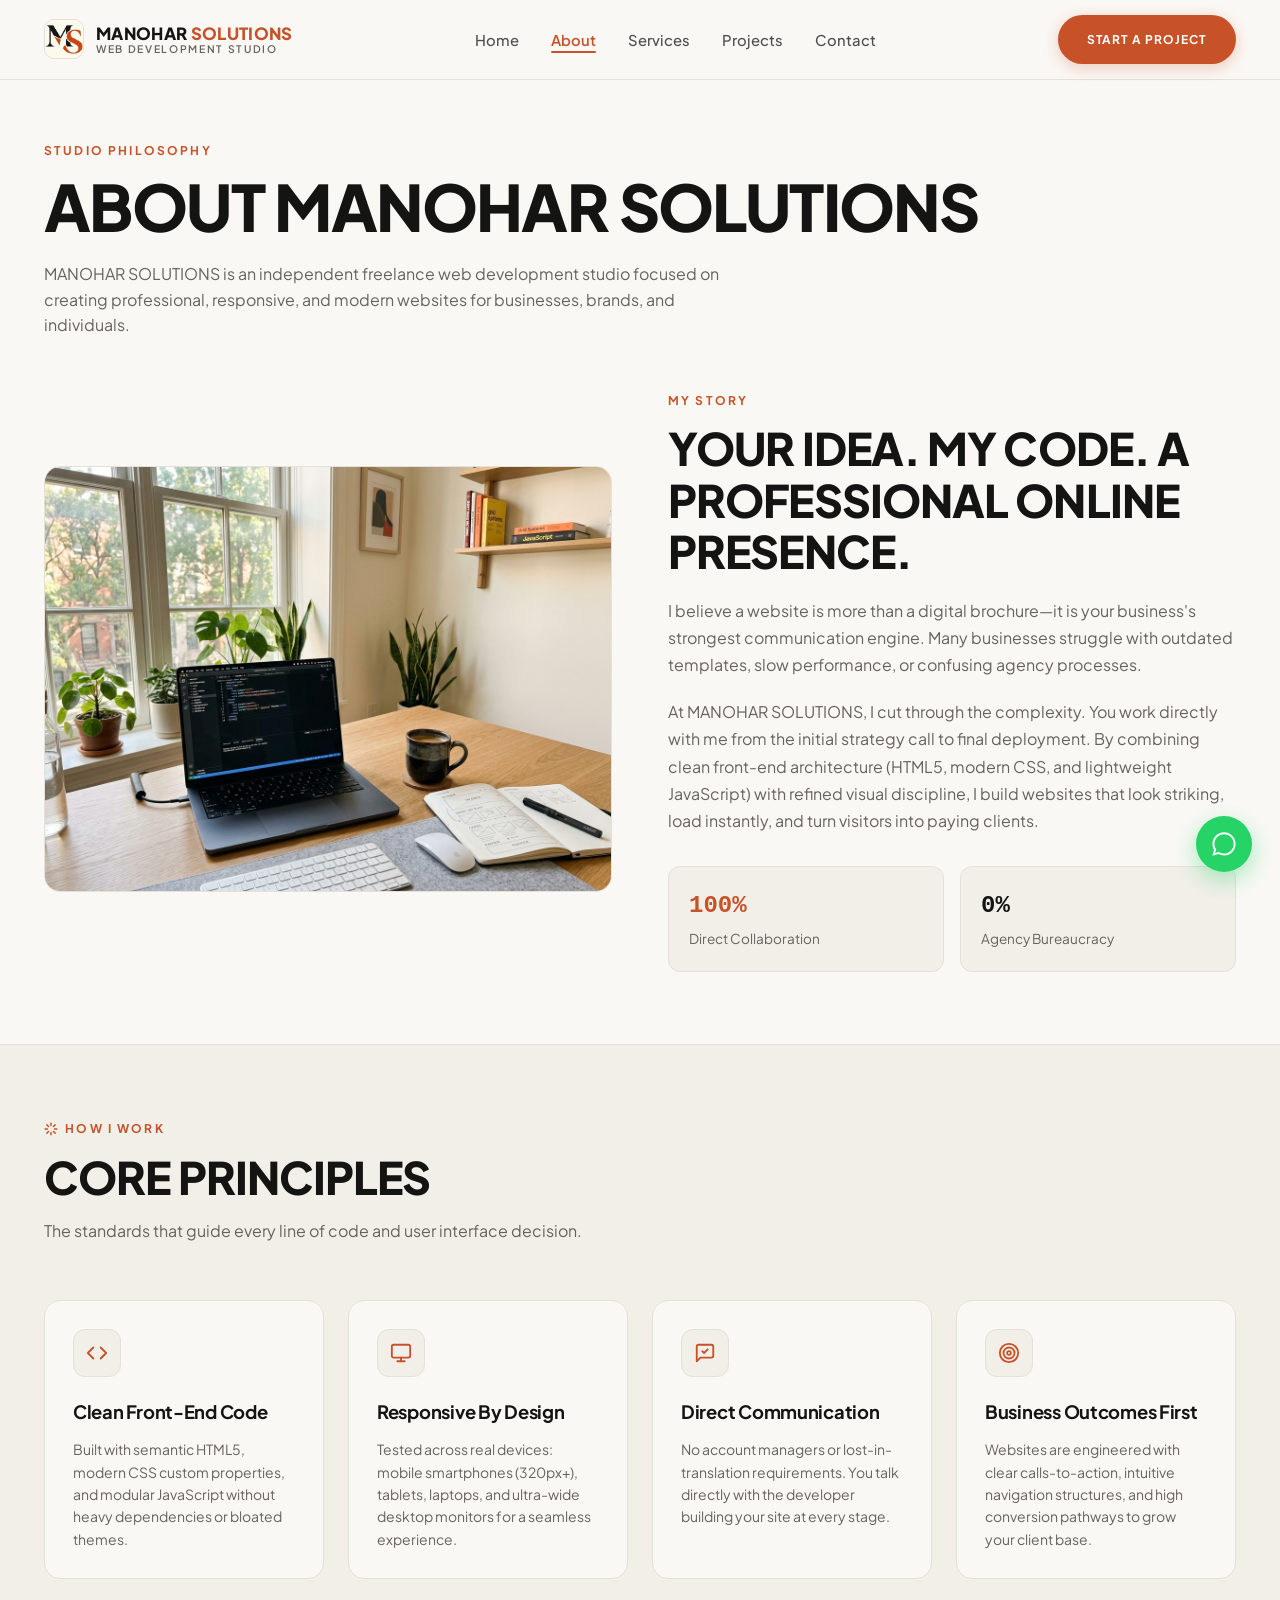
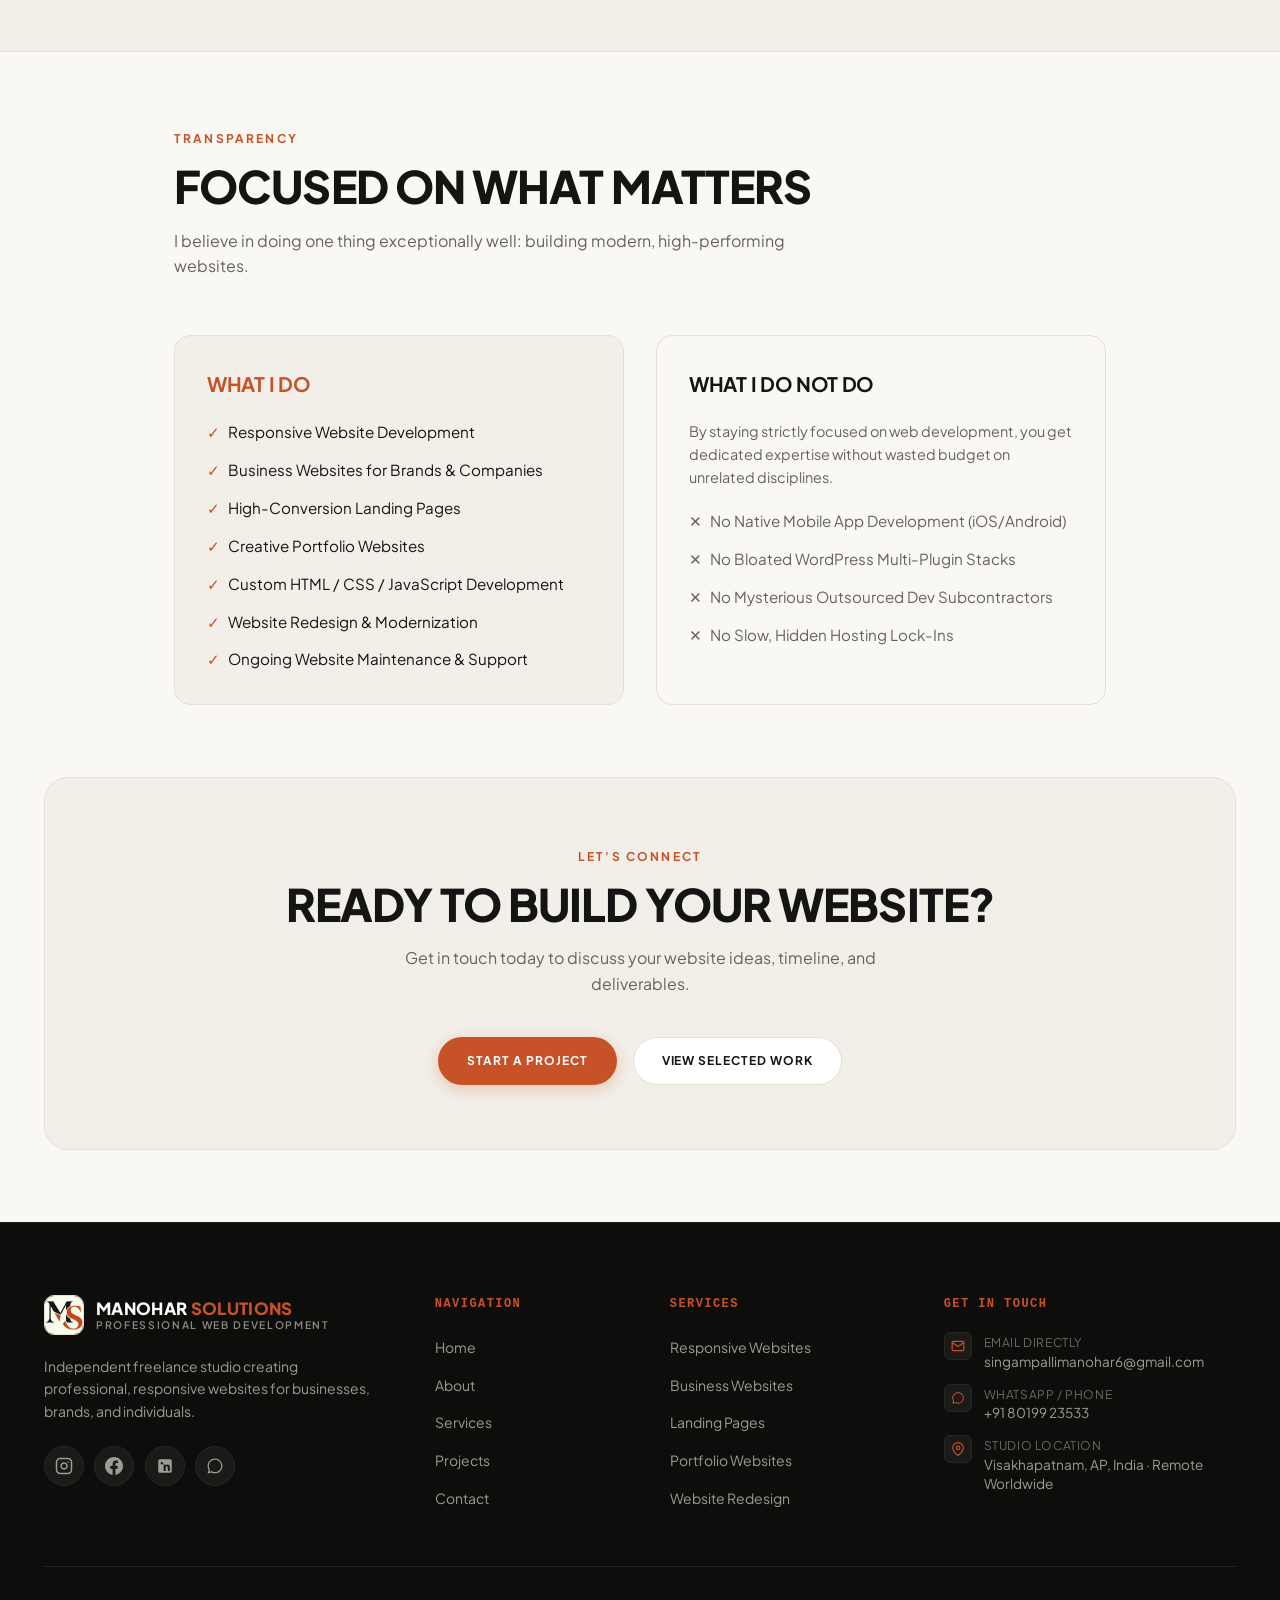
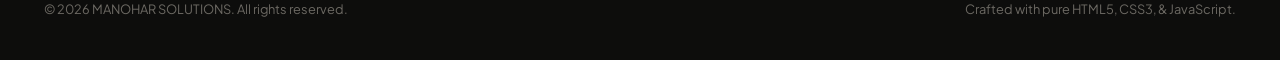
==== commit 75b47075: "Backup workspace state before audit and upgrades" ====
--- a/about.html
+++ b/about.html
@@ -1,382 +1,357 @@
-<!doctype html>
+<!DOCTYPE html>
+
 <html lang="en">
-  <head>
-    <meta charset="UTF-8" />
-    <meta name="viewport" content="width=device-width, initial-scale=1.0" />
-    <title>About | MANOHAR SOLUTIONS - Independent Web Development Studio</title>
-    <meta name="description" content="Learn about MANOHAR SOLUTIONS: an independent freelance web development studio focused on creating professional, responsive, and modern websites for businesses, brands, and individuals." />
-    <meta name="keywords" content="about MANOHAR SOLUTIONS, freelance web developer, modern web design, responsive development, clean front-end code" />
-    <meta name="author" content="MANOHAR SOLUTIONS" />
-
-    <!-- Google Fonts -->
-    <link rel="preconnect" href="https://fonts.googleapis.com" />
-    <link rel="preconnect" href="https://fonts.gstatic.com" crossorigin />
-    <link href="https://fonts.googleapis.com/css2?family=Plus+Jakarta+Sans:wght@400;500;600;700;800&display=swap" rel="stylesheet" />
-
-    <!-- Custom Pure CSS -->
-    <link rel="stylesheet" href="css/style.css" />
-  </head>
-  <body>
-    <!-- Sticky Navigation -->
-    <header class="site-header">
-      <div class="container nav-container">
-        <a href="index.html" class="brand-link" aria-label="MANOHAR SOLUTIONS">
-          <div class="brand-monogram">
-              <img src="assets/images/logo.png" alt="MS Logo" style="width: 100%; height: 100%; object-fit: cover;">
-          </div>
-          <div class="brand-text">
-            <span class="brand-name">MANOHAR <span>SOLUTIONS</span></span>
-            <span class="brand-sub">Web Development Studio</span>
-          </div>
-        </a>
-
-        <nav>
-          <ul class="nav-links">
-            <li class="nav-item"><a href="index.html">Home</a></li>
-            <li class="nav-item active"><a href="about.html">About</a></li>
-            <li class="nav-item"><a href="services.html">Services</a></li>
-            <li class="nav-item"><a href="projects.html">Projects</a></li>
-            <li class="nav-item"><a href="contact.html">Contact</a></li>
-          </ul>
-        </nav>
-
-        <div class="nav-cta">
-          <a href="contact.html" class="btn btn-primary">START A PROJECT</a>
-        </div>
-
-        <button type="button" class="hamburger-btn" aria-label="Open Navigation">
-          <svg width="22" height="22" viewBox="0 0 24 24" fill="none" stroke="currentColor" stroke-width="2.2" stroke-linecap="round" stroke-linejoin="round">
-            <line x1="3" y1="6" x2="21" y2="6"></line>
-            <line x1="3" y1="12" x2="21" y2="12"></line>
-            <line x1="3" y1="18" x2="21" y2="18"></line>
-          </svg>
-        </button>
-      </div>
-    </header>
-
-    <!-- Mobile Drawer -->
-    <div class="mobile-nav-drawer">
-      <div class="mobile-nav-content">
-        <div class="mobile-nav-header">
-          <span class="brand-name">MANOHAR <span>SOLUTIONS</span></span>
-          <button type="button" class="close-drawer-btn" aria-label="Close Navigation" style="background:none; border:none; display:flex; align-items:center; justify-content:center; cursor:pointer; color:var(--text-charcoal); padding:0.25rem;">
-            <svg width="22" height="22" viewBox="0 0 24 24" fill="none" stroke="currentColor" stroke-width="2.2" stroke-linecap="round" stroke-linejoin="round">
-              <line x1="18" y1="6" x2="6" y2="18"></line>
-              <line x1="6" y1="6" x2="18" y2="18"></line>
-            </svg>
-          </button>
-        </div>
-        <ul class="mobile-nav-links">
-          <li><a href="index.html">Home <span>→</span></a></li>
-          <li class="active"><a href="about.html">About <span>→</span></a></li>
-          <li><a href="services.html">Services <span>→</span></a></li>
-          <li><a href="projects.html">Projects <span>→</span></a></li>
-          <li><a href="contact.html">Contact <span>→</span></a></li>
-        </ul>
-        <div style="margin-top:auto;">
-          <a href="contact.html" class="btn btn-primary" style="width:100%;">START A PROJECT</a>
-        </div>
-      </div>
-    </div>
-
-    <main>
-      <!-- Page Hero -->
-      <section class="page-hero">
-        <div class="container text-center">
-          <span class="eyebrow">STUDIO PHILOSOPHY</span>
-          <h1 class="headline-xl">ABOUT MANOHAR SOLUTIONS</h1>
-          <p class="subheadline" style="max-width: 720px; margin: 0 auto;">
+<head>
+<meta charset="utf-8"/>
+<meta content="width=device-width, initial-scale=1.0" name="viewport"/>
+<title>About | MANOHAR SOLUTIONS - Independent Web Development Studio</title>
+<meta content="Learn about MANOHAR SOLUTIONS: an independent freelance web development studio focused on creating professional, responsive, and modern websites for businesses, brands, and individuals." name="description"/>
+<meta content="about MANOHAR SOLUTIONS, freelance web developer, modern web design, responsive development, clean front-end code" name="keywords"/>
+<meta content="MANOHAR SOLUTIONS" name="author"/>
+<!-- Google Fonts -->
+<link href="https://fonts.googleapis.com" rel="preconnect"/>
+<link crossorigin="" href="https://fonts.gstatic.com" rel="preconnect"/>
+<link href="https://fonts.googleapis.com/css2?family=Plus+Jakarta+Sans:wght@400;500;600;700;800&amp;display=swap" rel="stylesheet"/>
+<!-- Custom Pure CSS -->
+<link href="css/style.css" rel="stylesheet"/>
+<link href="assets/images/favicon.png" rel="icon" type="image/png"/><link href="https://manoharsolutions.dev/about.html" rel="canonical"/><meta content="website" property="og:type"/><meta content="About | MANOHAR SOLUTIONS - Independent Web Development Studio" property="og:title"/><meta content="Learn about MANOHAR SOLUTIONS: an independent freelance web development studio focused on creating professional, responsive, and modern websites for businesses, brands, and individuals." property="og:description"/><meta content="assets/images/logo.png" property="og:image"/><meta content="summary_large_image" name="twitter:card"/><meta content="About | MANOHAR SOLUTIONS - Independent Web Development Studio" name="twitter:title"/><meta content="Learn about MANOHAR SOLUTIONS: an independent freelance web development studio focused on creating professional, responsive, and modern websites for businesses, brands, and individuals." name="twitter:description"/><meta content="assets/images/logo.png" name="twitter:image"/></head>
+<body>
+<!-- Sticky Navigation -->
+<header class="site-header">
+<div class="container nav-container">
+<a aria-label="MANOHAR SOLUTIONS" class="brand-link" href="index.html">
+<div class="brand-monogram">
+<img alt="MS Logo" src="assets/images/logo.png" style="width: 100%; height: 100%; object-fit: cover;"/>
+</div>
+<div class="brand-text">
+<span class="brand-name">MANOHAR <span>SOLUTIONS</span></span>
+<span class="brand-sub">Web Development Studio</span>
+</div>
+</a>
+<nav>
+<ul class="nav-links">
+<li class="nav-item"><a href="index.html">Home</a></li>
+<li class="nav-item active"><a href="about.html">About</a></li>
+<li class="nav-item"><a href="services.html">Services</a></li>
+<li class="nav-item"><a href="projects.html">Projects</a></li>
+<li class="nav-item"><a href="contact.html">Contact</a></li>
+</ul>
+</nav>
+<div class="nav-cta">
+<a class="btn btn-primary" href="contact.html">START A PROJECT</a>
+</div>
+<button aria-label="Open Navigation" class="hamburger-btn" type="button">
+<svg fill="none" height="22" stroke="currentColor" stroke-linecap="round" stroke-linejoin="round" stroke-width="2.2" viewbox="0 0 24 24" width="22">
+<line x1="3" x2="21" y1="6" y2="6"></line>
+<line x1="3" x2="21" y1="12" y2="12"></line>
+<line x1="3" x2="21" y1="18" y2="18"></line>
+</svg>
+</button>
+</div>
+</header>
+<!-- Mobile Drawer -->
+<div class="mobile-nav-drawer">
+<div class="mobile-nav-content">
+<div class="mobile-nav-header">
+<span class="brand-name">MANOHAR <span>SOLUTIONS</span></span>
+<button aria-label="Close Navigation" class="close-drawer-btn" style="background:none; border:none; display:flex; align-items:center; justify-content:center; cursor:pointer; color:var(--text-charcoal); padding:0.25rem;" type="button">
+<svg fill="none" height="22" stroke="currentColor" stroke-linecap="round" stroke-linejoin="round" stroke-width="2.2" viewbox="0 0 24 24" width="22">
+<line x1="18" x2="6" y1="6" y2="18"></line>
+<line x1="6" x2="18" y1="6" y2="18"></line>
+</svg>
+</button>
+</div>
+<ul class="mobile-nav-links">
+<li><a href="index.html">Home <span>→</span></a></li>
+<li class="active"><a href="about.html">About <span>→</span></a></li>
+<li><a href="services.html">Services <span>→</span></a></li>
+<li><a href="projects.html">Projects <span>→</span></a></li>
+<li><a href="contact.html">Contact <span>→</span></a></li>
+</ul>
+<div style="margin-top:auto;">
+<a class="btn btn-primary" href="contact.html" style="width:100%;">START A PROJECT</a>
+</div>
+</div>
+</div>
+<main>
+<!-- Page Hero -->
+<section class="page-hero">
+<div class="container text-center">
+<span class="eyebrow">STUDIO PHILOSOPHY</span>
+<h1 class="headline-xl">ABOUT MANOHAR SOLUTIONS</h1>
+<p class="subheadline" style="max-width: 700px;">
             MANOHAR SOLUTIONS is an independent freelance web development studio focused on creating professional, responsive, and modern websites for businesses, brands, and individuals.
           </p>
-        </div>
-      </section>
-
-      <!-- Studio Story & Workspace Section -->
-      <section class="section" style="padding-top: 1rem;">
-        <div class="container">
-          <div style="display: grid; grid-template-columns: 1fr 1fr; gap: 3.5rem; align-items: center;" class="about-grid">
-            <div style="border-radius: 16px; overflow: hidden; border: 1px solid var(--border-stone); aspect-ratio: 4 / 3; background: var(--bg-stone);">
-              <img src="assets/images/manohar_studio_workspace_1790489209515.jpg" alt="MANOHAR SOLUTIONS Workspace" style="width: 100%; height: 100%; object-fit: cover;" />
-            </div>
-
-            <div>
-              <span class="eyebrow">MY STORY</span>
-              <h2 class="headline-lg" style="margin-bottom: 1.25rem;">YOUR IDEA. MY CODE. A PROFESSIONAL ONLINE PRESENCE.</h2>
-              <p style="color: var(--text-muted); font-size: 1rem; line-height: 1.7; margin-bottom: 1.25rem;">
+</div>
+</section>
+<!-- Studio Story & Workspace Section -->
+<section class="section" style="padding-top: 1rem;">
+<div class="container">
+<div class="about-grid" style="display: grid; grid-template-columns: 1fr 1fr; gap: 3.5rem; align-items: center;">
+<div style="border-radius: 16px; overflow: hidden; border: 1px solid var(--border-stone); aspect-ratio: 4 / 3; background: var(--bg-stone);">
+<img alt="MANOHAR SOLUTIONS Workspace" src="assets/images/manohar_studio_workspace_1790489209515.jpg" style="width: 100%; height: 100%; object-fit: cover;">
+</img></div>
+<div>
+<span class="eyebrow">MY STORY</span>
+<h2 class="headline-lg" style="margin-bottom: 1.25rem;">YOUR IDEA. MY CODE. A PROFESSIONAL ONLINE PRESENCE.</h2>
+<p style="color: var(--text-muted); font-size: 1rem; line-height: 1.7; margin-bottom: 1.25rem;">
                 I believe a website is more than a digital brochure—it is your business's strongest communication engine. Many businesses struggle with outdated templates, slow performance, or confusing agency processes.
               </p>
-              <p style="color: var(--text-muted); font-size: 1rem; line-height: 1.7; margin-bottom: 2rem;">
+<p style="color: var(--text-muted); font-size: 1rem; line-height: 1.7; margin-bottom: 2rem;">
                 At MANOHAR SOLUTIONS, I cut through the complexity. You work directly with me from the initial strategy call to final deployment. By combining clean front-end architecture (HTML5, modern CSS, and lightweight JavaScript) with refined visual discipline, I build websites that look striking, load instantly, and turn visitors into paying clients.
               </p>
-
-              <div style="display: grid; grid-template-columns: repeat(2, 1fr); gap: 1rem;">
-                <div style="padding: 1.25rem; background: var(--bg-stone); border: 1px solid var(--border-stone); border-radius: 12px;">
-                  <strong style="display: block; font-size: 1.5rem; color: var(--accent-terracotta); font-family: monospace;">100%</strong>
-                  <span style="font-size: 0.85rem; color: var(--text-muted);">Direct Collaboration</span>
-                </div>
-                <div style="padding: 1.25rem; background: var(--bg-stone); border: 1px solid var(--border-stone); border-radius: 12px;">
-                  <strong style="display: block; font-size: 1.5rem; color: var(--text-charcoal); font-family: monospace;">0%</strong>
-                  <span style="font-size: 0.85rem; color: var(--text-muted);">Agency Bureaucracy</span>
-                </div>
-              </div>
-            </div>
-          </div>
-        </div>
-      </section>
-
-      <!-- Core Principles -->
-      <section class="section section-stone">
-        <div class="container">
-          <div class="section-header">
-            <span class="eyebrow">
-              <svg width="14" height="14" viewBox="0 0 24 24" fill="none" stroke="currentColor" stroke-width="2.5" stroke-linecap="round" stroke-linejoin="round"><path d="M12 2v4M12 18v4M4.93 4.93l2.83 2.83M16.24 16.24l2.83 2.83M2 12h4M18 12h4M4.93 19.07l2.83-2.83M16.24 7.76l2.83-2.83"/></svg>
+<div style="display: grid; grid-template-columns: repeat(2, 1fr); gap: 1rem;">
+<div style="padding: 1.25rem; background: var(--bg-stone); border: 1px solid var(--border-stone); border-radius: 12px;">
+<strong style="display: block; font-size: 1.5rem; color: var(--accent-terracotta); font-family: monospace;">100%</strong>
+<span style="font-size: 0.85rem; color: var(--text-muted);">Direct Collaboration</span>
+</div>
+<div style="padding: 1.25rem; background: var(--bg-stone); border: 1px solid var(--border-stone); border-radius: 12px;">
+<strong style="display: block; font-size: 1.5rem; color: var(--text-charcoal); font-family: monospace;">0%</strong>
+<span style="font-size: 0.85rem; color: var(--text-muted);">Agency Bureaucracy</span>
+</div>
+</div>
+</div>
+</div>
+</div>
+</section>
+<!-- Core Principles -->
+<section class="section section-stone">
+<div class="container">
+<div class="section-header">
+<span class="eyebrow">
+<svg fill="none" height="14" stroke="currentColor" stroke-linecap="round" stroke-linejoin="round" stroke-width="2.5" viewbox="0 0 24 24" width="14"><path d="M12 2v4M12 18v4M4.93 4.93l2.83 2.83M16.24 16.24l2.83 2.83M2 12h4M18 12h4M4.93 19.07l2.83-2.83M16.24 7.76l2.83-2.83"></path></svg>
               HOW I WORK
             </span>
-            <h2 class="headline-lg">CORE PRINCIPLES</h2>
-            <p class="subheadline">The standards that guide every line of code and user interface decision.</p>
-          </div>
-
-          <div class="grid-4">
-            <div class="feature-card">
-              <div class="card-icon">
-                <svg viewBox="0 0 24 24" width="22" height="22" fill="none" stroke="currentColor" stroke-width="2" stroke-linecap="round" stroke-linejoin="round">
-                  <polyline points="16 18 22 12 16 6"></polyline>
-                  <polyline points="8 6 2 12 8 18"></polyline>
-                </svg>
-              </div>
-              <h3 class="headline-md" style="font-size: 1.15rem;">Clean Front-End Code</h3>
-              <p style="color: var(--text-muted); font-size: 0.875rem;">
+<h2 class="headline-lg">CORE PRINCIPLES</h2>
+<p class="subheadline">The standards that guide every line of code and user interface decision.</p>
+</div>
+<div class="grid-4">
+<div class="feature-card">
+<div class="card-icon">
+<svg fill="none" height="22" stroke="currentColor" stroke-linecap="round" stroke-linejoin="round" stroke-width="2" viewbox="0 0 24 24" width="22">
+<polyline points="16 18 22 12 16 6"></polyline>
+<polyline points="8 6 2 12 8 18"></polyline>
+</svg>
+</div>
+<h3 class="headline-md" style="font-size: 1.15rem;">Clean Front-End Code</h3>
+<p style="color: var(--text-muted); font-size: 0.875rem;">
                 Built with semantic HTML5, modern CSS custom properties, and modular JavaScript without heavy dependencies or bloated themes.
               </p>
-            </div>
-
-            <div class="feature-card">
-              <div class="card-icon">
-                <svg viewBox="0 0 24 24" width="22" height="22" fill="none" stroke="currentColor" stroke-width="2" stroke-linecap="round" stroke-linejoin="round">
-                  <rect x="2" y="3" width="20" height="14" rx="2" ry="2"></rect>
-                  <line x1="8" y1="21" x2="16" y2="21"></line>
-                  <line x1="12" y1="17" x2="12" y2="21"></line>
-                </svg>
-              </div>
-              <h3 class="headline-md" style="font-size: 1.15rem;">Responsive By Design</h3>
-              <p style="color: var(--text-muted); font-size: 0.875rem;">
+</div>
+<div class="feature-card">
+<div class="card-icon">
+<svg fill="none" height="22" stroke="currentColor" stroke-linecap="round" stroke-linejoin="round" stroke-width="2" viewbox="0 0 24 24" width="22">
+<rect height="14" rx="2" ry="2" width="20" x="2" y="3"></rect>
+<line x1="8" x2="16" y1="21" y2="21"></line>
+<line x1="12" x2="12" y1="17" y2="21"></line>
+</svg>
+</div>
+<h3 class="headline-md" style="font-size: 1.15rem;">Responsive By Design</h3>
+<p style="color: var(--text-muted); font-size: 0.875rem;">
                 Tested across real devices: mobile smartphones (320px+), tablets, laptops, and ultra-wide desktop monitors for a seamless experience.
               </p>
-            </div>
-
-            <div class="feature-card">
-              <div class="card-icon">
-                <svg viewBox="0 0 24 24" width="22" height="22" fill="none" stroke="currentColor" stroke-width="2" stroke-linecap="round" stroke-linejoin="round">
-                  <path d="M21 15a2 2 0 0 1-2 2H7l-4 4V5a2 2 0 0 1 2-2h14a2 2 0 0 1 2 2z"></path>
-                  <polyline points="9 10 11 12 15 8"></polyline>
-                </svg>
-              </div>
-              <h3 class="headline-md" style="font-size: 1.15rem;">Direct Communication</h3>
-              <p style="color: var(--text-muted); font-size: 0.875rem;">
+</div>
+<div class="feature-card">
+<div class="card-icon">
+<svg fill="none" height="22" stroke="currentColor" stroke-linecap="round" stroke-linejoin="round" stroke-width="2" viewbox="0 0 24 24" width="22">
+<path d="M21 15a2 2 0 0 1-2 2H7l-4 4V5a2 2 0 0 1 2-2h14a2 2 0 0 1 2 2z"></path>
+<polyline points="9 10 11 12 15 8"></polyline>
+</svg>
+</div>
+<h3 class="headline-md" style="font-size: 1.15rem;">Direct Communication</h3>
+<p style="color: var(--text-muted); font-size: 0.875rem;">
                 No account managers or lost-in-translation requirements. You talk directly with the developer building your site at every stage.
               </p>
-            </div>
-
-            <div class="feature-card">
-              <div class="card-icon">
-                <svg viewBox="0 0 24 24" width="22" height="22" fill="none" stroke="currentColor" stroke-width="2" stroke-linecap="round" stroke-linejoin="round">
-                  <circle cx="12" cy="12" r="10"></circle>
-                  <circle cx="12" cy="12" r="6"></circle>
-                  <circle cx="12" cy="12" r="2"></circle>
-                </svg>
-              </div>
-              <h3 class="headline-md" style="font-size: 1.15rem;">Business Outcomes First</h3>
-              <p style="color: var(--text-muted); font-size: 0.875rem;">
+</div>
+<div class="feature-card">
+<div class="card-icon">
+<svg fill="none" height="22" stroke="currentColor" stroke-linecap="round" stroke-linejoin="round" stroke-width="2" viewbox="0 0 24 24" width="22">
+<circle cx="12" cy="12" r="10"></circle>
+<circle cx="12" cy="12" r="6"></circle>
+<circle cx="12" cy="12" r="2"></circle>
+</svg>
+</div>
+<h3 class="headline-md" style="font-size: 1.15rem;">Business Outcomes First</h3>
+<p style="color: var(--text-muted); font-size: 0.875rem;">
                 Websites are engineered with clear calls-to-action, intuitive navigation structures, and high conversion pathways to grow your client base.
               </p>
-            </div>
-          </div>
-        </div>
-      </section>
-
-      <!-- Transparent Scope & Services -->
-      <section class="section">
-        <div class="container-narrow">
-          <div class="section-header">
-            <span class="eyebrow">TRANSPARENCY</span>
-            <h2 class="headline-lg">FOCUSED ON WHAT MATTERS</h2>
-            <p class="subheadline">I believe in doing one thing exceptionally well: building modern, high-performing websites.</p>
-          </div>
-
-          <div style="display: grid; grid-template-columns: 1fr 1fr; gap: 2rem;">
-            <div style="padding: 2rem; background: var(--bg-stone); border: 1px solid var(--border-stone); border-radius: 16px;">
-              <h3 class="headline-md" style="font-size: 1.25rem; color: var(--accent-terracotta); margin-bottom: 1.25rem;">WHAT I DO</h3>
-              <ul style="list-style: none; display: flex; flex-direction: column; gap: 0.85rem; font-size: 0.95rem;">
-                <li style="display: flex; gap: 0.5rem; align-items: center;"><span style="color: var(--accent-terracotta);">✓</span> Responsive Website Development</li>
-                <li style="display: flex; gap: 0.5rem; align-items: center;"><span style="color: var(--accent-terracotta);">✓</span> Business Websites for Brands & Companies</li>
-                <li style="display: flex; gap: 0.5rem; align-items: center;"><span style="color: var(--accent-terracotta);">✓</span> High-Conversion Landing Pages</li>
-                <li style="display: flex; gap: 0.5rem; align-items: center;"><span style="color: var(--accent-terracotta);">✓</span> Creative Portfolio Websites</li>
-                <li style="display: flex; gap: 0.5rem; align-items: center;"><span style="color: var(--accent-terracotta);">✓</span> Custom HTML / CSS / JavaScript Development</li>
-                <li style="display: flex; gap: 0.5rem; align-items: center;"><span style="color: var(--accent-terracotta);">✓</span> Website Redesign & Modernization</li>
-                <li style="display: flex; gap: 0.5rem; align-items: center;"><span style="color: var(--accent-terracotta);">✓</span> Ongoing Website Maintenance & Support</li>
-              </ul>
-            </div>
-
-            <div style="padding: 2rem; background: #FAF8F5; border: 1px solid var(--border-stone); border-radius: 16px;">
-              <h3 class="headline-md" style="font-size: 1.25rem; color: var(--text-charcoal); margin-bottom: 1.25rem;">WHAT I DO NOT DO</h3>
-              <p style="color: var(--text-muted); font-size: 0.9rem; margin-bottom: 1.25rem; line-height: 1.6;">
+</div>
+</div>
+</div>
+</section>
+<!-- Transparent Scope & Services -->
+<section class="section">
+<div class="container-narrow">
+<div class="section-header">
+<span class="eyebrow">TRANSPARENCY</span>
+<h2 class="headline-lg">FOCUSED ON WHAT MATTERS</h2>
+<p class="subheadline">I believe in doing one thing exceptionally well: building modern, high-performing websites.</p>
+</div>
+<div style="display: grid; grid-template-columns: 1fr 1fr; gap: 2rem;">
+<div style="padding: 2rem; background: var(--bg-stone); border: 1px solid var(--border-stone); border-radius: 16px;">
+<h3 class="headline-md" style="font-size: 1.25rem; color: var(--accent-terracotta); margin-bottom: 1.25rem;">WHAT I DO</h3>
+<ul style="list-style: none; display: flex; flex-direction: column; gap: 0.85rem; font-size: 0.95rem;">
+<li style="display: flex; gap: 0.5rem; align-items: center;"><span style="color: var(--accent-terracotta);">✓</span> Responsive Website Development</li>
+<li style="display: flex; gap: 0.5rem; align-items: center;"><span style="color: var(--accent-terracotta);">✓</span> Business Websites for Brands &amp; Companies</li>
+<li style="display: flex; gap: 0.5rem; align-items: center;"><span style="color: var(--accent-terracotta);">✓</span> High-Conversion Landing Pages</li>
+<li style="display: flex; gap: 0.5rem; align-items: center;"><span style="color: var(--accent-terracotta);">✓</span> Creative Portfolio Websites</li>
+<li style="display: flex; gap: 0.5rem; align-items: center;"><span style="color: var(--accent-terracotta);">✓</span> Custom HTML / CSS / JavaScript Development</li>
+<li style="display: flex; gap: 0.5rem; align-items: center;"><span style="color: var(--accent-terracotta);">✓</span> Website Redesign &amp; Modernization</li>
+<li style="display: flex; gap: 0.5rem; align-items: center;"><span style="color: var(--accent-terracotta);">✓</span> Ongoing Website Maintenance &amp; Support</li>
+</ul>
+</div>
+<div style="padding: 2rem; background: #FAF8F5; border: 1px solid var(--border-stone); border-radius: 16px;">
+<h3 class="headline-md" style="font-size: 1.25rem; color: var(--text-charcoal); margin-bottom: 1.25rem;">WHAT I DO NOT DO</h3>
+<p style="color: var(--text-muted); font-size: 0.9rem; margin-bottom: 1.25rem; line-height: 1.6;">
                 By staying strictly focused on web development, you get dedicated expertise without wasted budget on unrelated disciplines.
               </p>
-              <ul style="list-style: none; display: flex; flex-direction: column; gap: 0.85rem; font-size: 0.95rem; color: var(--text-muted);">
-                <li style="display: flex; gap: 0.5rem; align-items: center;"><span>✕</span> No Native Mobile App Development (iOS/Android)</li>
-                <li style="display: flex; gap: 0.5rem; align-items: center;"><span>✕</span> No Bloated WordPress Multi-Plugin Stacks</li>
-                <li style="display: flex; gap: 0.5rem; align-items: center;"><span>✕</span> No Mysterious Outsourced Dev Subcontractors</li>
-                <li style="display: flex; gap: 0.5rem; align-items: center;"><span>✕</span> No Slow, Hidden Hosting Lock-Ins</li>
-              </ul>
-            </div>
-          </div>
-        </div>
-      </section>
-
-      <!-- Final CTA -->
-      <section class="section" style="padding-top: 0;">
-        <div class="container">
-          <div class="cta-banner">
-            <span class="eyebrow">LET'S CONNECT</span>
-            <h2 class="headline-lg" style="margin-bottom: 1rem;">READY TO BUILD YOUR WEBSITE?</h2>
-            <p class="subheadline" style="margin: 0 auto 2.5rem; max-width: 540px;">
+<ul style="list-style: none; display: flex; flex-direction: column; gap: 0.85rem; font-size: 0.95rem; color: var(--text-muted);">
+<li style="display: flex; gap: 0.5rem; align-items: center;"><span>✕</span> No Native Mobile App Development (iOS/Android)</li>
+<li style="display: flex; gap: 0.5rem; align-items: center;"><span>✕</span> No Bloated WordPress Multi-Plugin Stacks</li>
+<li style="display: flex; gap: 0.5rem; align-items: center;"><span>✕</span> No Mysterious Outsourced Dev Subcontractors</li>
+<li style="display: flex; gap: 0.5rem; align-items: center;"><span>✕</span> No Slow, Hidden Hosting Lock-Ins</li>
+</ul>
+</div>
+</div>
+</div>
+</section>
+<!-- Final CTA -->
+<section class="section" style="padding-top: 0;">
+<div class="container">
+<div class="cta-banner">
+<span class="eyebrow">LET'S CONNECT</span>
+<h2 class="headline-lg" style="margin-bottom: 1rem;">READY TO BUILD YOUR WEBSITE?</h2>
+<p class="subheadline" style="margin: 0 auto 2.5rem; max-width: 540px;">
               Get in touch today to discuss your website ideas, timeline, and deliverables.
             </p>
-            <div style="display: flex; justify-content: center; gap: 1rem; flex-wrap: wrap;">
-              <a href="contact.html" class="btn btn-primary">START A PROJECT</a>
-              <a href="projects.html" class="btn btn-white">VIEW SELECTED WORK</a>
-            </div>
-          </div>
-        </div>
-      </section>
-    </main>
-
-    <!-- Global Black Footer -->
-    <footer class="site-footer">
-      <div class="container">
-        <div class="footer-grid">
-          <!-- Col 1: Brand & Social Icons -->
-          <div class="footer-col">
-            <div class="brand-link" style="margin-bottom: 1.25rem;">
-              <div class="brand-monogram" style="background:#1F1F1D;">
-              <img src="assets/images/logo.png" alt="MS Logo" style="width: 100%; height: 100%; object-fit: cover;">
-              </div>
-              <div class="brand-text">
-                <span class="brand-name" style="color:#FFF;">MANOHAR <span>SOLUTIONS</span></span>
-                <span class="brand-sub" style="color:#8E8A83;">Professional Web Development</span>
-              </div>
-            </div>
-            <p style="color:#9E9B94; font-size:0.875rem; max-width:340px; line-height:1.6; margin-bottom: 1.25rem;">
+<div style="display: flex; justify-content: center; gap: 1rem; flex-wrap: wrap;">
+<a class="btn btn-primary" href="contact.html">START A PROJECT</a>
+<a class="btn btn-white" href="projects.html">VIEW SELECTED WORK</a>
+</div>
+</div>
+</div>
+</section>
+</main>
+<!-- Global Black Footer -->
+<footer class="site-footer">
+<div class="container">
+<div class="footer-grid">
+<!-- Col 1: Brand & Social Icons -->
+<div class="footer-col">
+<div class="brand-link" style="margin-bottom: 1.25rem;">
+<div class="brand-monogram" style="background:#1F1F1D;">
+<img alt="MS Logo" src="assets/images/logo.png" style="width: 100%; height: 100%; object-fit: cover;"/>
+</div>
+<div class="brand-text">
+<span class="brand-name" style="color:#FFF;">MANOHAR <span>SOLUTIONS</span></span>
+<span class="brand-sub" style="color:#8E8A83;">Professional Web Development</span>
+</div>
+</div>
+<p style="color:#9E9B94; font-size:0.875rem; max-width:340px; line-height:1.6; margin-bottom: 1.25rem;">
               Independent freelance studio creating professional, responsive websites for businesses, brands, and individuals.
             </p>
-            <div class="footer-socials">
-              <a href="https://www.instagram.com/manohar_solutions/" target="_blank" rel="noopener noreferrer" class="social-circle" aria-label="Instagram">
-                <svg viewBox="0 0 24 24" fill="none" stroke="currentColor" stroke-width="2" stroke-linecap="round" stroke-linejoin="round">
-                  <rect x="2" y="2" width="20" height="20" rx="5" ry="5"></rect>
-                  <path d="M16 11.37A4 4 0 1 1 12.63 8 4 4 0 0 1 16 11.37z"></path>
-                  <line x1="17.5" y1="6.5" x2="17.51" y2="6.5"></line>
-                </svg>
-              </a>
-              <a href="https://www.facebook.com/manoharsolutions" target="_blank" rel="noopener noreferrer" class="social-circle" aria-label="Facebook">
-                <svg viewBox="0 0 24 24" fill="currentColor">
-                  <path d="M24 12.073c0-6.627-5.373-12-12-12s-12 5.373-12 12c0 5.99 4.388 10.954 10.125 11.854v-8.385H7.078v-3.47h3.047V9.43c0-3.007 1.792-4.669 4.533-4.669 1.312 0 2.686.235 2.686.235v2.953H15.83c-1.491 0-1.956.925-1.956 1.874v2.25h3.328l-.532 3.47h-2.796v8.385C19.612 23.027 24 18.062 24 12.073z"/>
-                </svg>
-              </a>
-              <a href="https://linkedin.com" target="_blank" rel="noopener noreferrer" class="social-circle" aria-label="LinkedIn">
-                <svg viewBox="0 0 24 24" fill="currentColor">
-                  <path d="M19 3a2 2 0 0 1 2 2v14a2 2 0 0 1-2 2H5a2 2 0 0 1-2-2V5a2 2 0 0 1 2-2h14m-.5 15.5v-5.3a3.26 3.26 0 0 0-3.26-3.26c-.85 0-1.84.52-2.28 1.3v-1.11h-2.79v8.37h2.79v-4.93c0-.77.62-1.4 1.39-1.4a1.4 1.4 0 0 1 1.4 1.4v4.93h2.75M6.46 10.9h2.79v8.37H6.46v-8.37M7.86 6.72a1.62 1.62 0 1 0 0 3.24 1.62 1.62 0 0 0 0-3.24z"/>
-                </svg>
-              </a>
-              <a href="https://wa.me/918019923533" target="_blank" rel="noopener noreferrer" class="social-circle" aria-label="WhatsApp">
-                <svg viewBox="0 0 24 24" fill="currentColor">
-                  <path d="M12.04 2C6.58 2 2.13 6.45 2.13 11.91C2.13 13.66 2.59 15.36 3.45 16.86L2.05 22L7.3 20.62C8.75 21.41 10.38 21.83 12.04 21.83C17.5 21.83 21.95 17.38 21.95 11.92C21.95 9.27 20.92 6.78 19.05 4.91C17.18 3.03 14.69 2 12.04 2M12.05 3.67C14.25 3.67 16.31 4.53 17.87 6.09C19.42 7.65 20.28 9.72 20.28 11.92C20.28 16.46 16.58 20.15 12.04 20.15C10.56 20.15 9.11 19.76 7.85 19L7.55 18.83L4.43 19.65L5.26 16.61L5.06 16.29C4.24 14.99 3.8 13.47 3.8 11.91C3.81 7.37 7.5 3.67 12.05 3.67Z"/>
-                </svg>
-              </a>
-            </div>
-          </div>
-
-          <!-- Col 2: Navigation Links -->
-          <div class="footer-col">
-            <h4>NAVIGATION</h4>
-            <ul class="footer-links">
-              <li><a href="index.html">Home</a></li>
-              <li><a href="about.html">About</a></li>
-              <li><a href="services.html">Services</a></li>
-              <li><a href="projects.html">Projects</a></li>
-              <li><a href="contact.html">Contact</a></li>
-            </ul>
-          </div>
-
-          <!-- Col 3: Services -->
-          <div class="footer-col">
-            <h4>SERVICES</h4>
-            <ul class="footer-links">
-              <li><a href="services.html">Responsive Websites</a></li>
-              <li><a href="services.html">Business Websites</a></li>
-              <li><a href="services.html">Landing Pages</a></li>
-              <li><a href="services.html">Portfolio Websites</a></li>
-              <li><a href="services.html">Website Redesign</a></li>
-            </ul>
-          </div>
-
-          <!-- Col 4: Contact Details with Icons -->
-          <div class="footer-col">
-            <h4>GET IN TOUCH</h4>
-            <ul class="footer-contact-list">
-              <li class="footer-contact-item">
-                <span class="footer-contact-icon">
-                  <svg viewBox="0 0 24 24" fill="none" stroke="currentColor" stroke-width="2" stroke-linecap="round" stroke-linejoin="round">
-                    <path d="M4 4h16c1.1 0 2 .9 2 2v12c0 1.1-.9 2-2 2H4c-1.1 0-2-.9-2-2V6c0-1.1.9-2 2-2z"></path>
-                    <polyline points="22,6 12,13 2,6"></polyline>
-                  </svg>
-                </span>
-                <div>
-                  <span style="font-size:0.75rem; color:#6C6963; text-transform:uppercase; letter-spacing:0.05em; display:block;">Email Directly</span>
-                  <a href="mailto:singampallimanohar6@gmail.com">singampallimanohar6@gmail.com</a>
-                </div>
-              </li>
-              <li class="footer-contact-item">
-                <span class="footer-contact-icon">
-                  <svg viewBox="0 0 24 24" fill="currentColor">
-                    <path d="M12.04 2C6.58 2 2.13 6.45 2.13 11.91C2.13 13.66 2.59 15.36 3.45 16.86L2.05 22L7.3 20.62C8.75 21.41 10.38 21.83 12.04 21.83C17.5 21.83 21.95 17.38 21.95 11.92C21.95 9.27 20.92 6.78 19.05 4.91C17.18 3.03 14.69 2 12.04 2M12.05 3.67C14.25 3.67 16.31 4.53 17.87 6.09C19.42 7.65 20.28 9.72 20.28 11.92C20.28 16.46 16.58 20.15 12.04 20.15C10.56 20.15 9.11 19.76 7.85 19L7.55 18.83L4.43 19.65L5.26 16.61L5.06 16.29C4.24 14.99 3.8 13.47 3.8 11.91C3.81 7.37 7.5 3.67 12.05 3.67Z"/>
-                  </svg>
-                </span>
-                <div>
-                  <span style="font-size:0.75rem; color:#6C6963; text-transform:uppercase; letter-spacing:0.05em; display:block;">WhatsApp / Phone</span>
-                  <a href="https://wa.me/918019923533" target="_blank" rel="noopener noreferrer">+91 80199 23533</a>
-                </div>
-              </li>
-              <li class="footer-contact-item">
-                <span class="footer-contact-icon">
-                  <svg viewBox="0 0 24 24" fill="none" stroke="currentColor" stroke-width="2" stroke-linecap="round" stroke-linejoin="round">
-                    <path d="M21 10c0 7-9 13-9 13s-9-6-9-13a9 9 0 0 1 18 0z"></path>
-                    <circle cx="12" cy="10" r="3"></circle>
-                  </svg>
-                </span>
-                <div>
-                  <span style="font-size:0.75rem; color:#6C6963; text-transform:uppercase; letter-spacing:0.05em; display:block;">Studio Location</span>
-                  <span>Visakhapatnam, AP, India · Remote Worldwide</span>
-                </div>
-              </li>
-            </ul>
-          </div>
-        </div>
-
-        <div class="footer-bottom">
-          <span>© 2026 MANOHAR SOLUTIONS. All rights reserved.</span>
-          <span>Crafted with pure HTML5, CSS3, & JavaScript.</span>
-        </div>
-      </div>
-    </footer>
-
-    <!-- Floating WhatsApp CTA Button -->
-    <a href="https://wa.me/918019923533?text=Hello%20MANOHAR%20STUDIO%2C%20I%20would%20like%20to%20discuss%20a%20website%20project." class="whatsapp-floating" target="_blank" rel="noopener noreferrer" aria-label="Chat on WhatsApp">
-      <svg viewBox="0 0 24 24" width="28" height="28" fill="currentColor">
-        <path d="M12.04 2C6.58 2 2.13 6.45 2.13 11.91C2.13 13.66 2.59 15.36 3.45 16.86L2.05 22L7.3 20.62C8.75 21.41 10.38 21.83 12.04 21.83C17.5 21.83 21.95 17.38 21.95 11.92C21.95 9.27 20.92 6.78 19.05 4.91C17.18 3.03 14.69 2 12.04 2M12.05 3.67C14.25 3.67 16.31 4.53 17.87 6.09C19.42 7.65 20.28 9.72 20.28 11.92C20.28 16.46 16.58 20.15 12.04 20.15C10.56 20.15 9.11 19.76 7.85 19L7.55 18.83L4.43 19.65L5.26 16.61L5.06 16.29C4.24 14.99 3.8 13.47 3.8 11.91C3.81 7.37 7.5 3.67 12.05 3.67Z"/>
-      </svg>
-    </a>
-
-    <!-- Core Script -->
-    <script  src="js/script.js"></script>
-  </body>
+<div class="footer-socials">
+<a aria-label="Instagram" class="social-circle" href="https://www.instagram.com/manohar_solutions/" rel="noopener noreferrer" target="_blank">
+<svg fill="none" stroke="currentColor" stroke-linecap="round" stroke-linejoin="round" stroke-width="2" viewbox="0 0 24 24">
+<rect height="20" rx="5" ry="5" width="20" x="2" y="2"></rect>
+<path d="M16 11.37A4 4 0 1 1 12.63 8 4 4 0 0 1 16 11.37z"></path>
+<line x1="17.5" x2="17.51" y1="6.5" y2="6.5"></line>
+</svg>
+</a>
+<a aria-label="Facebook" class="social-circle" href="https://www.facebook.com/manoharsolutions" rel="noopener noreferrer" target="_blank">
+<svg fill="currentColor" viewbox="0 0 24 24">
+<path d="M24 12.073c0-6.627-5.373-12-12-12s-12 5.373-12 12c0 5.99 4.388 10.954 10.125 11.854v-8.385H7.078v-3.47h3.047V9.43c0-3.007 1.792-4.669 4.533-4.669 1.312 0 2.686.235 2.686.235v2.953H15.83c-1.491 0-1.956.925-1.956 1.874v2.25h3.328l-.532 3.47h-2.796v8.385C19.612 23.027 24 18.062 24 12.073z"></path>
+</svg>
+</a>
+<a aria-label="LinkedIn" class="social-circle" href="https://www.linkedin.com/in/singampallimanohar/" rel="noopener noreferrer" target="_blank">
+<svg fill="currentColor" viewbox="0 0 24 24">
+<path d="M19 3a2 2 0 0 1 2 2v14a2 2 0 0 1-2 2H5a2 2 0 0 1-2-2V5a2 2 0 0 1 2-2h14m-.5 15.5v-5.3a3.26 3.26 0 0 0-3.26-3.26c-.85 0-1.84.52-2.28 1.3v-1.11h-2.79v8.37h2.79v-4.93c0-.77.62-1.4 1.39-1.4a1.4 1.4 0 0 1 1.4 1.4v4.93h2.75M6.46 10.9h2.79v8.37H6.46v-8.37M7.86 6.72a1.62 1.62 0 1 0 0 3.24 1.62 1.62 0 0 0 0-3.24z"></path>
+</svg>
+</a>
+<a aria-label="WhatsApp" class="social-circle" href="https://wa.me/918019923533" rel="noopener noreferrer" target="_blank">
+<svg fill="currentColor" viewbox="0 0 24 24">
+<path d="M12.04 2C6.58 2 2.13 6.45 2.13 11.91C2.13 13.66 2.59 15.36 3.45 16.86L2.05 22L7.3 20.62C8.75 21.41 10.38 21.83 12.04 21.83C17.5 21.83 21.95 17.38 21.95 11.92C21.95 9.27 20.92 6.78 19.05 4.91C17.18 3.03 14.69 2 12.04 2M12.05 3.67C14.25 3.67 16.31 4.53 17.87 6.09C19.42 7.65 20.28 9.72 20.28 11.92C20.28 16.46 16.58 20.15 12.04 20.15C10.56 20.15 9.11 19.76 7.85 19L7.55 18.83L4.43 19.65L5.26 16.61L5.06 16.29C4.24 14.99 3.8 13.47 3.8 11.91C3.81 7.37 7.5 3.67 12.05 3.67Z"></path>
+</svg>
+</a>
+</div>
+</div>
+<!-- Col 2: Navigation Links -->
+<div class="footer-col">
+<h4>NAVIGATION</h4>
+<ul class="footer-links">
+<li><a href="index.html">Home</a></li>
+<li><a href="about.html">About</a></li>
+<li><a href="services.html">Services</a></li>
+<li><a href="projects.html">Projects</a></li>
+<li><a href="contact.html">Contact</a></li>
+</ul>
+</div>
+<!-- Col 3: Services -->
+<div class="footer-col">
+<h4>SERVICES</h4>
+<ul class="footer-links">
+<li><a href="services.html">Responsive Websites</a></li>
+<li><a href="services.html">Business Websites</a></li>
+<li><a href="services.html">Landing Pages</a></li>
+<li><a href="services.html">Portfolio Websites</a></li>
+<li><a href="services.html">Website Redesign</a></li>
+</ul>
+</div>
+<!-- Col 4: Contact Details with Icons -->
+<div class="footer-col">
+<h4>GET IN TOUCH</h4>
+<ul class="footer-contact-list">
+<li class="footer-contact-item">
+<span class="footer-contact-icon">
+<svg fill="none" stroke="currentColor" stroke-linecap="round" stroke-linejoin="round" stroke-width="2" viewbox="0 0 24 24">
+<path d="M4 4h16c1.1 0 2 .9 2 2v12c0 1.1-.9 2-2 2H4c-1.1 0-2-.9-2-2V6c0-1.1.9-2 2-2z"></path>
+<polyline points="22,6 12,13 2,6"></polyline>
+</svg>
+</span>
+<div>
+<span style="font-size:0.75rem; color:#6C6963; text-transform:uppercase; letter-spacing:0.05em; display:block;">Email Directly</span>
+<a href="mailto:singampallimanohar6@gmail.com">singampallimanohar6@gmail.com</a>
+</div>
+</li>
+<li class="footer-contact-item">
+<span class="footer-contact-icon">
+<svg fill="currentColor" viewbox="0 0 24 24">
+<path d="M12.04 2C6.58 2 2.13 6.45 2.13 11.91C2.13 13.66 2.59 15.36 3.45 16.86L2.05 22L7.3 20.62C8.75 21.41 10.38 21.83 12.04 21.83C17.5 21.83 21.95 17.38 21.95 11.92C21.95 9.27 20.92 6.78 19.05 4.91C17.18 3.03 14.69 2 12.04 2M12.05 3.67C14.25 3.67 16.31 4.53 17.87 6.09C19.42 7.65 20.28 9.72 20.28 11.92C20.28 16.46 16.58 20.15 12.04 20.15C10.56 20.15 9.11 19.76 7.85 19L7.55 18.83L4.43 19.65L5.26 16.61L5.06 16.29C4.24 14.99 3.8 13.47 3.8 11.91C3.81 7.37 7.5 3.67 12.05 3.67Z"></path>
+</svg>
+</span>
+<div>
+<span style="font-size:0.75rem; color:#6C6963; text-transform:uppercase; letter-spacing:0.05em; display:block;">WhatsApp / Phone</span>
+<a href="https://wa.me/918019923533" rel="noopener noreferrer" target="_blank">+91 80199 23533</a>
+</div>
+</li>
+<li class="footer-contact-item">
+<span class="footer-contact-icon">
+<svg fill="none" stroke="currentColor" stroke-linecap="round" stroke-linejoin="round" stroke-width="2" viewbox="0 0 24 24">
+<path d="M21 10c0 7-9 13-9 13s-9-6-9-13a9 9 0 0 1 18 0z"></path>
+<circle cx="12" cy="10" r="3"></circle>
+</svg>
+</span>
+<div>
+<span style="font-size:0.75rem; color:#6C6963; text-transform:uppercase; letter-spacing:0.05em; display:block;">Studio Location</span>
+<span>Visakhapatnam, AP, India · Remote Worldwide</span>
+</div>
+</li>
+</ul>
+</div>
+</div>
+<div class="footer-bottom">
+<span>© 2026 MANOHAR SOLUTIONS. All rights reserved.</span>
+<span>Crafted with pure HTML5, CSS3, &amp; JavaScript.</span>
+</div>
+</div>
+</footer>
+<!-- Floating WhatsApp CTA Button -->
+<a aria-label="Chat on WhatsApp" class="whatsapp-floating" href="https://wa.me/918019923533?text=Hello%20MANOHAR%20STUDIO%2C%20I%20would%20like%20to%20discuss%20a%20website%20project." rel="noopener noreferrer" target="_blank">
+<svg fill="currentColor" height="28" viewbox="0 0 24 24" width="28">
+<path d="M12.04 2C6.58 2 2.13 6.45 2.13 11.91C2.13 13.66 2.59 15.36 3.45 16.86L2.05 22L7.3 20.62C8.75 21.41 10.38 21.83 12.04 21.83C17.5 21.83 21.95 17.38 21.95 11.92C21.95 9.27 20.92 6.78 19.05 4.91C17.18 3.03 14.69 2 12.04 2M12.05 3.67C14.25 3.67 16.31 4.53 17.87 6.09C19.42 7.65 20.28 9.72 20.28 11.92C20.28 16.46 16.58 20.15 12.04 20.15C10.56 20.15 9.11 19.76 7.85 19L7.55 18.83L4.43 19.65L5.26 16.61L5.06 16.29C4.24 14.99 3.8 13.47 3.8 11.91C3.81 7.37 7.5 3.67 12.05 3.67Z"></path>
+</svg>
+</a>
+<!-- Core Script -->
+<script src="js/script.js"></script>
+</body>
 </html>
--- a/css/style.css
+++ b/css/style.css
@@ -251,9 +251,7 @@
   left: 0;
   right: 0;
   z-index: 100;
-  background-color: rgba(250, 248, 245, 0.96);
-  backdrop-filter: blur(14px);
-  -webkit-backdrop-filter: blur(14px);
+  background-color: var(--bg-ivory);
   border-bottom: 1px solid var(--border-stone);
   padding: 0.95rem 0;
   transition: var(--transition);
@@ -676,14 +674,10 @@
 }
 
 @media (hover: hover) {
-  @media (hover: hover) {
-  @media (hover: hover) {
   .project-card:hover {
-        border-color: var(--accent-terracotta);
-        box-shadow: 0 16px 40px -12px rgba(20, 20, 19, 0.1);
-      }
-}
-}
+    border-color: var(--accent-terracotta);
+    box-shadow: 0 16px 40px -12px rgba(20, 20, 19, 0.1);
+  }
 }
 
 .project-img-wrap {
@@ -703,13 +697,9 @@
 }
 
 @media (hover: hover) {
-  @media (hover: hover) {
-  @media (hover: hover) {
   .project-card:hover .project-img-wrap img {
-        transform: scale(1.04);
-      }
-}
-}
+    transform: scale(1.04);
+  }
 }
 
 .project-meta {
@@ -1155,15 +1145,11 @@
 }
 
 @media (hover: hover) {
-  @media (hover: hover) {
-  @media (hover: hover) {
   .project-card:hover .tag-badge {
-        background: var(--accent-terracotta);
-        border-color: var(--accent-terracotta);
-        color: #FFFFFF;
-      }
-}
-}
+    background: var(--accent-terracotta);
+    border-color: var(--accent-terracotta);
+    color: #FFFFFF;
+  }
 }
 
 .project-card h3 a {
@@ -1172,13 +1158,9 @@
 }
 
 @media (hover: hover) {
-  @media (hover: hover) {
-  @media (hover: hover) {
   .project-card h3 a:hover {
-        color: var(--accent-terracotta);
-      }
-}
-}
+    color: var(--accent-terracotta);
+  }
 }
 
 .project-tags {
@@ -1399,5 +1381,5 @@
     gap: 2.5rem;
   }
 }
-
-
+
+
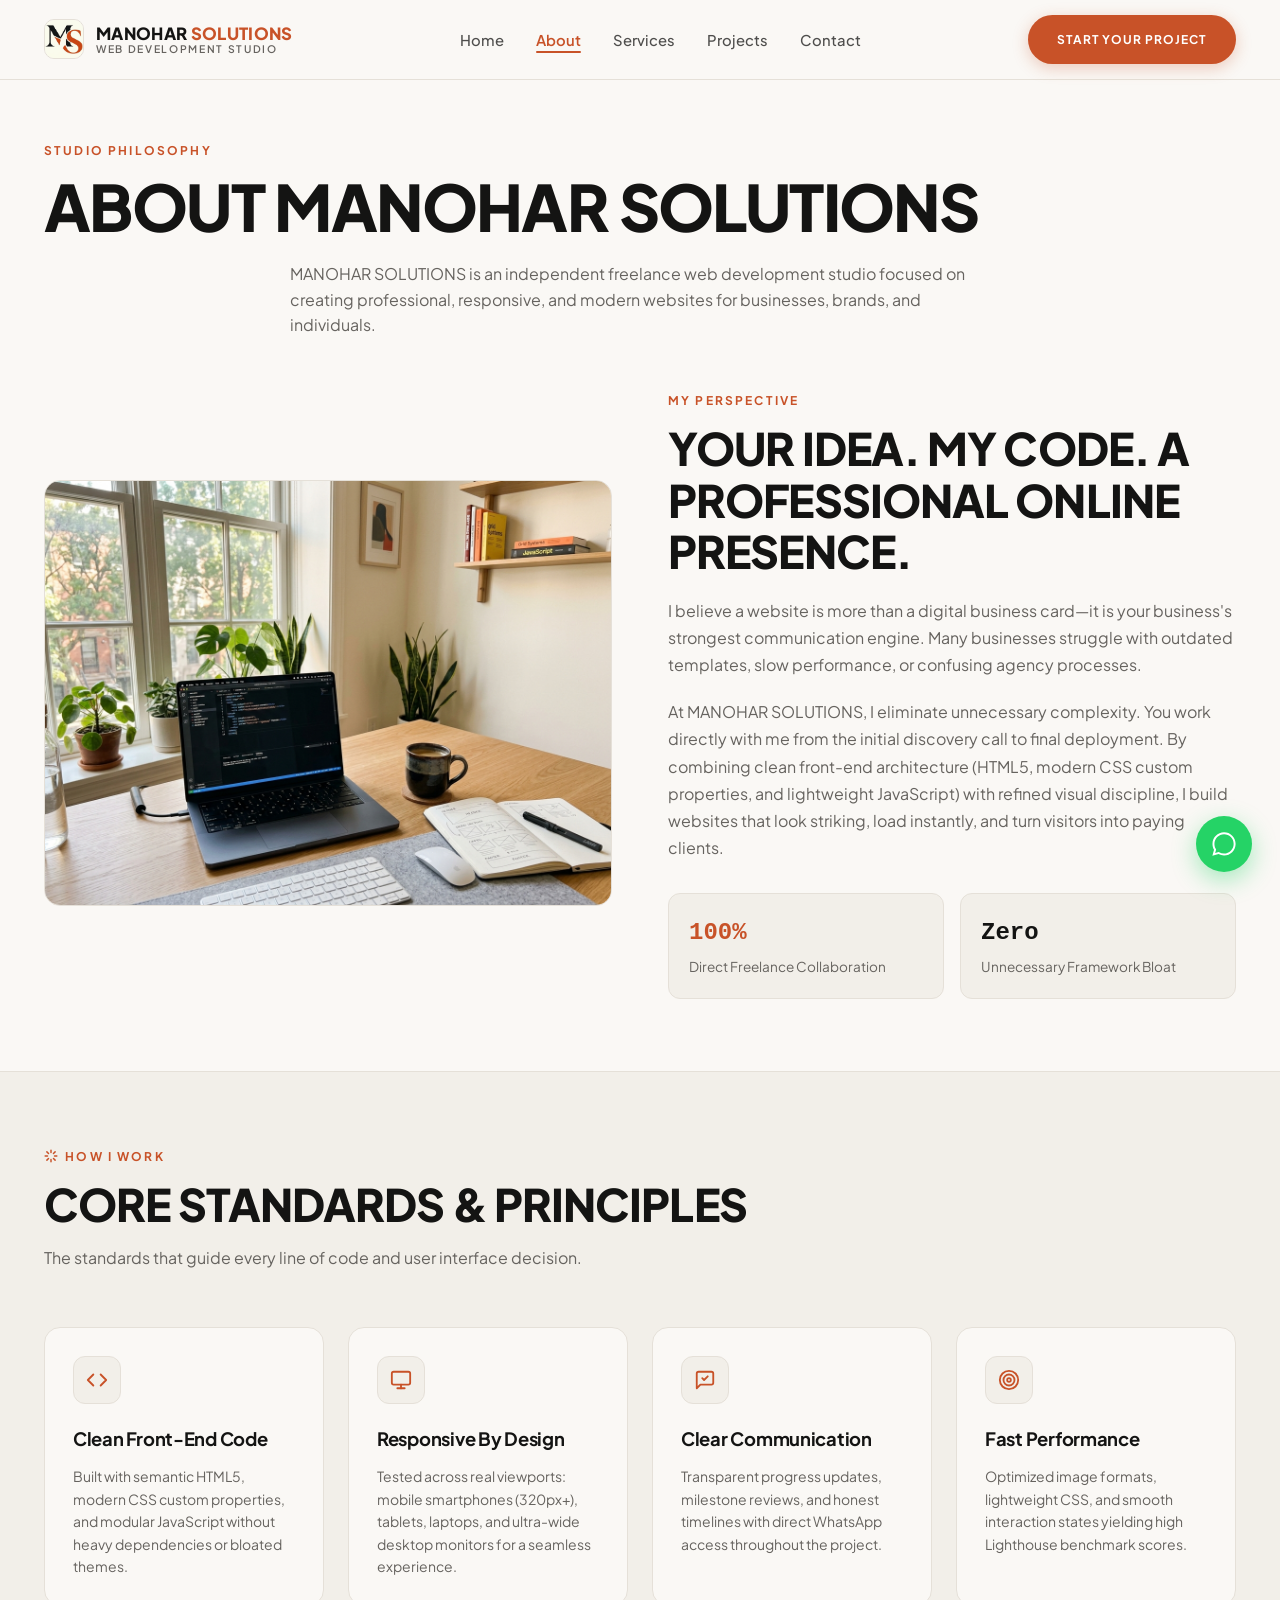
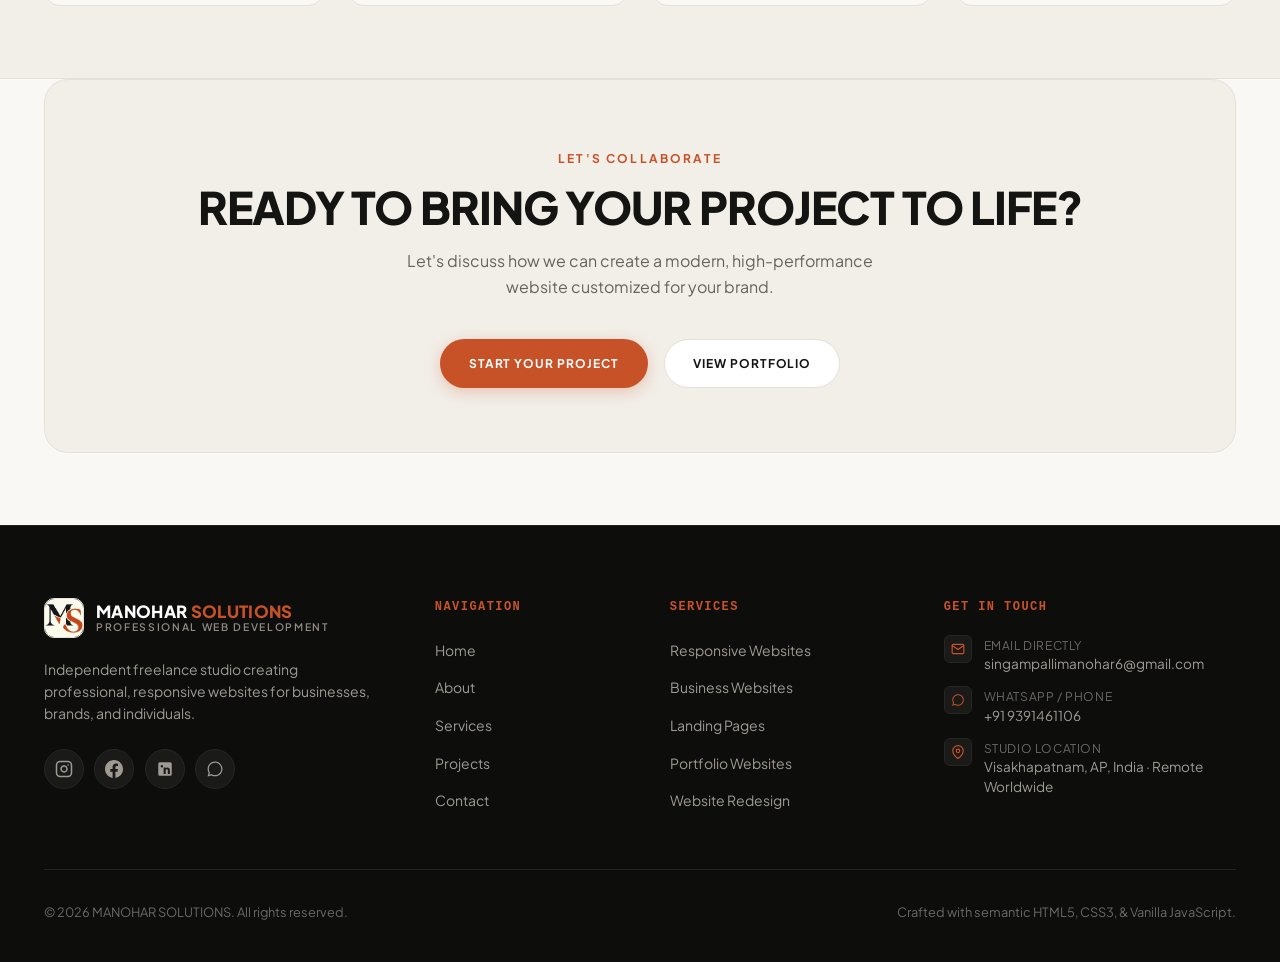
==== commit 9c89b86e: "Complete website audit, bug fixes, WhatsApp upgrade, and professional improvements" ====
--- a/about.html
+++ b/about.html
@@ -1,357 +1,342 @@
 <!DOCTYPE html>
-
 <html lang="en">
 <head>
-<meta charset="utf-8"/>
-<meta content="width=device-width, initial-scale=1.0" name="viewport"/>
-<title>About | MANOHAR SOLUTIONS - Independent Web Development Studio</title>
-<meta content="Learn about MANOHAR SOLUTIONS: an independent freelance web development studio focused on creating professional, responsive, and modern websites for businesses, brands, and individuals." name="description"/>
-<meta content="about MANOHAR SOLUTIONS, freelance web developer, modern web design, responsive development, clean front-end code" name="keywords"/>
-<meta content="MANOHAR SOLUTIONS" name="author"/>
-<!-- Google Fonts -->
-<link href="https://fonts.googleapis.com" rel="preconnect"/>
-<link crossorigin="" href="https://fonts.gstatic.com" rel="preconnect"/>
-<link href="https://fonts.googleapis.com/css2?family=Plus+Jakarta+Sans:wght@400;500;600;700;800&amp;display=swap" rel="stylesheet"/>
-<!-- Custom Pure CSS -->
-<link href="css/style.css" rel="stylesheet"/>
-<link href="assets/images/favicon.png" rel="icon" type="image/png"/><link href="https://manoharsolutions.dev/about.html" rel="canonical"/><meta content="website" property="og:type"/><meta content="About | MANOHAR SOLUTIONS - Independent Web Development Studio" property="og:title"/><meta content="Learn about MANOHAR SOLUTIONS: an independent freelance web development studio focused on creating professional, responsive, and modern websites for businesses, brands, and individuals." property="og:description"/><meta content="assets/images/logo.png" property="og:image"/><meta content="summary_large_image" name="twitter:card"/><meta content="About | MANOHAR SOLUTIONS - Independent Web Development Studio" name="twitter:title"/><meta content="Learn about MANOHAR SOLUTIONS: an independent freelance web development studio focused on creating professional, responsive, and modern websites for businesses, brands, and individuals." name="twitter:description"/><meta content="assets/images/logo.png" name="twitter:image"/></head>
+  <meta charset="utf-8"/>
+  <meta content="width=device-width, initial-scale=1.0" name="viewport"/>
+  <title>About | MANOHAR SOLUTIONS - Independent Web Development Studio</title>
+  <meta content="Learn about MANOHAR SOLUTIONS: an independent freelance web development studio focused on creating professional, responsive, and modern websites for businesses, brands, and individuals." name="description"/>
+  <meta content="about MANOHAR SOLUTIONS, freelance web developer, modern web design, responsive development, clean front-end code" name="keywords"/>
+  <meta content="MANOHAR SOLUTIONS" name="author"/>
+  <link href="assets/images/favicon.png" rel="icon" type="image/png"/>
+
+  <!-- Google Fonts -->
+  <link href="https://fonts.googleapis.com" rel="preconnect"/>
+  <link crossorigin="" href="https://fonts.gstatic.com" rel="preconnect"/>
+  <link href="https://fonts.googleapis.com/css2?family=Plus+Jakarta+Sans:wght@400;500;600;700;800&amp;display=swap" rel="stylesheet"/>
+
+  <!-- Custom Pure CSS -->
+  <link href="css/style.css" rel="stylesheet"/>
+
+  <!-- Canonical & Social Meta -->
+  <link href="https://manoharsolutions.dev/about.html" rel="canonical"/>
+  <meta content="website" property="og:type"/>
+  <meta content="About | MANOHAR SOLUTIONS - Independent Web Development Studio" property="og:title"/>
+  <meta content="Learn about MANOHAR SOLUTIONS: an independent freelance web development studio focused on creating professional, responsive, and modern websites for businesses, brands, and individuals." property="og:description"/>
+  <meta content="assets/images/logo.png" property="og:image"/>
+  <meta content="summary_large_image" name="twitter:card"/>
+  <meta content="About | MANOHAR SOLUTIONS - Independent Web Development Studio" name="twitter:title"/>
+  <meta content="Learn about MANOHAR SOLUTIONS: an independent freelance web development studio focused on creating professional, responsive, and modern websites for businesses, brands, and individuals." name="twitter:description"/>
+  <meta content="assets/images/logo.png" name="twitter:image"/>
+</head>
 <body>
-<!-- Sticky Navigation -->
-<header class="site-header">
-<div class="container nav-container">
-<a aria-label="MANOHAR SOLUTIONS" class="brand-link" href="index.html">
-<div class="brand-monogram">
-<img alt="MS Logo" src="assets/images/logo.png" style="width: 100%; height: 100%; object-fit: cover;"/>
-</div>
-<div class="brand-text">
-<span class="brand-name">MANOHAR <span>SOLUTIONS</span></span>
-<span class="brand-sub">Web Development Studio</span>
-</div>
-</a>
-<nav>
-<ul class="nav-links">
-<li class="nav-item"><a href="index.html">Home</a></li>
-<li class="nav-item active"><a href="about.html">About</a></li>
-<li class="nav-item"><a href="services.html">Services</a></li>
-<li class="nav-item"><a href="projects.html">Projects</a></li>
-<li class="nav-item"><a href="contact.html">Contact</a></li>
-</ul>
-</nav>
-<div class="nav-cta">
-<a class="btn btn-primary" href="contact.html">START A PROJECT</a>
-</div>
-<button aria-label="Open Navigation" class="hamburger-btn" type="button">
-<svg fill="none" height="22" stroke="currentColor" stroke-linecap="round" stroke-linejoin="round" stroke-width="2.2" viewbox="0 0 24 24" width="22">
-<line x1="3" x2="21" y1="6" y2="6"></line>
-<line x1="3" x2="21" y1="12" y2="12"></line>
-<line x1="3" x2="21" y1="18" y2="18"></line>
-</svg>
-</button>
-</div>
-</header>
-<!-- Mobile Drawer -->
-<div class="mobile-nav-drawer">
-<div class="mobile-nav-content">
-<div class="mobile-nav-header">
-<span class="brand-name">MANOHAR <span>SOLUTIONS</span></span>
-<button aria-label="Close Navigation" class="close-drawer-btn" style="background:none; border:none; display:flex; align-items:center; justify-content:center; cursor:pointer; color:var(--text-charcoal); padding:0.25rem;" type="button">
-<svg fill="none" height="22" stroke="currentColor" stroke-linecap="round" stroke-linejoin="round" stroke-width="2.2" viewbox="0 0 24 24" width="22">
-<line x1="18" x2="6" y1="6" y2="18"></line>
-<line x1="6" x2="18" y1="6" y2="18"></line>
-</svg>
-</button>
-</div>
-<ul class="mobile-nav-links">
-<li><a href="index.html">Home <span>→</span></a></li>
-<li class="active"><a href="about.html">About <span>→</span></a></li>
-<li><a href="services.html">Services <span>→</span></a></li>
-<li><a href="projects.html">Projects <span>→</span></a></li>
-<li><a href="contact.html">Contact <span>→</span></a></li>
-</ul>
-<div style="margin-top:auto;">
-<a class="btn btn-primary" href="contact.html" style="width:100%;">START A PROJECT</a>
-</div>
-</div>
-</div>
-<main>
-<!-- Page Hero -->
-<section class="page-hero">
-<div class="container text-center">
-<span class="eyebrow">STUDIO PHILOSOPHY</span>
-<h1 class="headline-xl">ABOUT MANOHAR SOLUTIONS</h1>
-<p class="subheadline" style="max-width: 700px;">
-            MANOHAR SOLUTIONS is an independent freelance web development studio focused on creating professional, responsive, and modern websites for businesses, brands, and individuals.
+  <!-- Sticky Navigation -->
+  <header class="site-header">
+    <div class="container nav-container">
+      <a aria-label="MANOHAR SOLUTIONS Homepage" class="brand-link" href="index.html">
+        <div class="brand-monogram">
+          <img alt="Manohar Solutions Monogram" src="assets/images/logo.png" style="width: 100%; height: 100%; object-fit: cover;"/>
+        </div>
+        <div class="brand-text">
+          <span class="brand-name">MANOHAR <span>SOLUTIONS</span></span>
+          <span class="brand-sub">Web Development Studio</span>
+        </div>
+      </a>
+      <nav aria-label="Main Navigation">
+        <ul class="nav-links">
+          <li class="nav-item"><a href="index.html">Home</a></li>
+          <li class="nav-item active"><a href="about.html">About</a></li>
+          <li class="nav-item"><a href="services.html">Services</a></li>
+          <li class="nav-item"><a href="projects.html">Projects</a></li>
+          <li class="nav-item"><a href="contact.html">Contact</a></li>
+        </ul>
+      </nav>
+      <div class="nav-cta">
+        <a class="btn btn-primary" href="contact.html">Start Your Project</a>
+      </div>
+      <button aria-expanded="false" aria-label="Open Navigation Menu" class="hamburger-btn" type="button">
+        <svg fill="none" height="22" stroke="currentColor" stroke-linecap="round" stroke-linejoin="round" stroke-width="2.2" viewbox="0 0 24 24" width="22">
+          <line x1="3" x2="21" y1="6" y2="6"></line>
+          <line x1="3" x2="21" y1="12" y2="12"></line>
+          <line x1="3" x2="21" y1="18" y2="18"></line>
+        </svg>
+      </button>
+    </div>
+  </header>
+
+  <!-- Mobile Drawer -->
+  <div aria-hidden="true" class="mobile-nav-drawer" role="dialog">
+    <div class="mobile-nav-content">
+      <div class="mobile-nav-header">
+        <span class="brand-name">MANOHAR <span>SOLUTIONS</span></span>
+        <button aria-label="Close Navigation" class="close-drawer-btn" style="background:none; border:none; display:flex; align-items:center; justify-content:center; cursor:pointer; color:var(--text-charcoal); padding:0.25rem;" type="button">
+          <svg fill="none" height="22" stroke="currentColor" stroke-linecap="round" stroke-linejoin="round" stroke-width="2.2" viewbox="0 0 24 24" width="22">
+            <line x1="18" x2="6" y1="6" y2="18"></line>
+            <line x1="6" x2="18" y1="6" y2="18"></line>
+          </svg>
+        </button>
+      </div>
+      <ul class="mobile-nav-links">
+        <li><a href="index.html">Home <span>→</span></a></li>
+        <li class="active"><a href="about.html">About <span>→</span></a></li>
+        <li><a href="services.html">Services <span>→</span></a></li>
+        <li><a href="projects.html">Projects <span>→</span></a></li>
+        <li><a href="contact.html">Contact <span>→</span></a></li>
+      </ul>
+      <div style="margin-top:auto;">
+        <a class="btn btn-primary" href="contact.html" style="width:100%;">Start Your Project</a>
+      </div>
+    </div>
+  </div>
+
+  <main>
+    <!-- Page Hero -->
+    <section class="page-hero">
+      <div class="container text-center">
+        <span class="eyebrow">STUDIO PHILOSOPHY</span>
+        <h1 class="headline-xl">ABOUT MANOHAR SOLUTIONS</h1>
+        <p class="subheadline" style="max-width: 700px; margin: 0 auto;">
+          MANOHAR SOLUTIONS is an independent freelance web development studio focused on creating professional, responsive, and modern websites for businesses, brands, and individuals.
+        </p>
+      </div>
+    </section>
+
+    <!-- Studio Story & Workspace Section (Responsive CSS Grid) -->
+    <section class="section" style="padding-top: 1rem;">
+      <div class="container">
+        <div class="about-grid">
+          <div style="border-radius: 16px; overflow: hidden; border: 1px solid var(--border-stone); aspect-ratio: 4 / 3; background: var(--bg-stone);">
+            <img alt="MANOHAR SOLUTIONS Studio Workspace" src="assets/images/manohar_studio_workspace_1790489209515.jpg" style="width: 100%; height: 100%; object-fit: cover;" loading="eager"/>
+          </div>
+          <div>
+            <span class="eyebrow">MY PERSPECTIVE</span>
+            <h2 class="headline-lg" style="margin-bottom: 1.25rem;">YOUR IDEA. MY CODE. A PROFESSIONAL ONLINE PRESENCE.</h2>
+            <p style="color: var(--text-muted); font-size: 1rem; line-height: 1.7; margin-bottom: 1.25rem;">
+              I believe a website is more than a digital business card—it is your business's strongest communication engine. Many businesses struggle with outdated templates, slow performance, or confusing agency processes.
+            </p>
+            <p style="color: var(--text-muted); font-size: 1rem; line-height: 1.7; margin-bottom: 2rem;">
+              At MANOHAR SOLUTIONS, I eliminate unnecessary complexity. You work directly with me from the initial discovery call to final deployment. By combining clean front-end architecture (HTML5, modern CSS custom properties, and lightweight JavaScript) with refined visual discipline, I build websites that look striking, load instantly, and turn visitors into paying clients.
+            </p>
+            <div style="display: grid; grid-template-columns: repeat(auto-fit, minmax(180px, 1fr)); gap: 1rem;">
+              <div style="padding: 1.25rem; background: var(--bg-stone); border: 1px solid var(--border-stone); border-radius: 12px;">
+                <strong style="display: block; font-size: 1.5rem; color: var(--accent-terracotta); font-family: monospace;">100%</strong>
+                <span style="font-size: 0.85rem; color: var(--text-muted);">Direct Freelance Collaboration</span>
+              </div>
+              <div style="padding: 1.25rem; background: var(--bg-stone); border: 1px solid var(--border-stone); border-radius: 12px;">
+                <strong style="display: block; font-size: 1.5rem; color: var(--text-charcoal); font-family: monospace;">Zero</strong>
+                <span style="font-size: 0.85rem; color: var(--text-muted);">Unnecessary Framework Bloat</span>
+              </div>
+            </div>
+          </div>
+        </div>
+      </div>
+    </section>
+
+    <!-- Core Principles -->
+    <section class="section section-stone">
+      <div class="container">
+        <div class="section-header">
+          <span class="eyebrow">
+            <svg fill="none" height="14" stroke="currentColor" stroke-linecap="round" stroke-linejoin="round" stroke-width="2.5" viewbox="0 0 24 24" width="14"><path d="M12 2v4M12 18v4M4.93 4.93l2.83 2.83M16.24 16.24l2.83 2.83M2 12h4M18 12h4M4.93 19.07l2.83-2.83M16.24 7.76l2.83-2.83"></path></svg>
+            HOW I WORK
+          </span>
+          <h2 class="headline-lg">CORE STANDARDS &amp; PRINCIPLES</h2>
+          <p class="subheadline">The standards that guide every line of code and user interface decision.</p>
+        </div>
+        <div class="grid-4">
+          <div class="feature-card">
+            <div class="card-icon">
+              <svg fill="none" height="22" stroke="currentColor" stroke-linecap="round" stroke-linejoin="round" stroke-width="2" viewbox="0 0 24 24" width="22">
+                <polyline points="16 18 22 12 16 6"></polyline>
+                <polyline points="8 6 2 12 8 18"></polyline>
+              </svg>
+            </div>
+            <h3 class="headline-md" style="font-size: 1.15rem;">Clean Front-End Code</h3>
+            <p style="color: var(--text-muted); font-size: 0.875rem;">
+              Built with semantic HTML5, modern CSS custom properties, and modular JavaScript without heavy dependencies or bloated themes.
+            </p>
+          </div>
+          <div class="feature-card">
+            <div class="card-icon">
+              <svg fill="none" height="22" stroke="currentColor" stroke-linecap="round" stroke-linejoin="round" stroke-width="2" viewbox="0 0 24 24" width="22">
+                <rect height="14" rx="2" ry="2" width="20" x="2" y="3"></rect>
+                <line x1="8" x2="16" y1="21" y2="21"></line>
+                <line x1="12" x2="12" y1="17" y2="21"></line>
+              </svg>
+            </div>
+            <h3 class="headline-md" style="font-size: 1.15rem;">Responsive By Design</h3>
+            <p style="color: var(--text-muted); font-size: 0.875rem;">
+              Tested across real viewports: mobile smartphones (320px+), tablets, laptops, and ultra-wide desktop monitors for a seamless experience.
+            </p>
+          </div>
+          <div class="feature-card">
+            <div class="card-icon">
+              <svg fill="none" height="22" stroke="currentColor" stroke-linecap="round" stroke-linejoin="round" stroke-width="2" viewbox="0 0 24 24" width="22">
+                <path d="M21 15a2 2 0 0 1-2 2H7l-4 4V5a2 2 0 0 1 2-2h14a2 2 0 0 1 2 2z"></path>
+                <polyline points="9 10 11 12 15 8"></polyline>
+              </svg>
+            </div>
+            <h3 class="headline-md" style="font-size: 1.15rem;">Clear Communication</h3>
+            <p style="color: var(--text-muted); font-size: 0.875rem;">
+              Transparent progress updates, milestone reviews, and honest timelines with direct WhatsApp access throughout the project.
+            </p>
+          </div>
+          <div class="feature-card">
+            <div class="card-icon">
+              <svg fill="none" height="22" stroke="currentColor" stroke-linecap="round" stroke-linejoin="round" stroke-width="2" viewbox="0 0 24 24" width="22">
+                <circle cx="12" cy="12" r="10"></circle>
+                <circle cx="12" cy="12" r="6"></circle>
+                <circle cx="12" cy="12" r="2"></circle>
+              </svg>
+            </div>
+            <h3 class="headline-md" style="font-size: 1.15rem;">Fast Performance</h3>
+            <p style="color: var(--text-muted); font-size: 0.875rem;">
+              Optimized image formats, lightweight CSS, and smooth interaction states yielding high Lighthouse benchmark scores.
+            </p>
+          </div>
+        </div>
+      </div>
+    </section>
+
+    <!-- Final CTA -->
+    <section class="section" style="padding-top: 0;">
+      <div class="container">
+        <div class="cta-banner">
+          <span class="eyebrow">LET'S COLLABORATE</span>
+          <h2 class="headline-lg">READY TO BRING YOUR PROJECT TO LIFE?</h2>
+          <p class="subheadline" style="margin: 0 auto 2.5rem; max-width: 520px;">
+            Let's discuss how we can create a modern, high-performance website customized for your brand.
           </p>
-</div>
-</section>
-<!-- Studio Story & Workspace Section -->
-<section class="section" style="padding-top: 1rem;">
-<div class="container">
-<div class="about-grid" style="display: grid; grid-template-columns: 1fr 1fr; gap: 3.5rem; align-items: center;">
-<div style="border-radius: 16px; overflow: hidden; border: 1px solid var(--border-stone); aspect-ratio: 4 / 3; background: var(--bg-stone);">
-<img alt="MANOHAR SOLUTIONS Workspace" src="assets/images/manohar_studio_workspace_1790489209515.jpg" style="width: 100%; height: 100%; object-fit: cover;">
-</img></div>
-<div>
-<span class="eyebrow">MY STORY</span>
-<h2 class="headline-lg" style="margin-bottom: 1.25rem;">YOUR IDEA. MY CODE. A PROFESSIONAL ONLINE PRESENCE.</h2>
-<p style="color: var(--text-muted); font-size: 1rem; line-height: 1.7; margin-bottom: 1.25rem;">
-                I believe a website is more than a digital brochure—it is your business's strongest communication engine. Many businesses struggle with outdated templates, slow performance, or confusing agency processes.
-              </p>
-<p style="color: var(--text-muted); font-size: 1rem; line-height: 1.7; margin-bottom: 2rem;">
-                At MANOHAR SOLUTIONS, I cut through the complexity. You work directly with me from the initial strategy call to final deployment. By combining clean front-end architecture (HTML5, modern CSS, and lightweight JavaScript) with refined visual discipline, I build websites that look striking, load instantly, and turn visitors into paying clients.
-              </p>
-<div style="display: grid; grid-template-columns: repeat(2, 1fr); gap: 1rem;">
-<div style="padding: 1.25rem; background: var(--bg-stone); border: 1px solid var(--border-stone); border-radius: 12px;">
-<strong style="display: block; font-size: 1.5rem; color: var(--accent-terracotta); font-family: monospace;">100%</strong>
-<span style="font-size: 0.85rem; color: var(--text-muted);">Direct Collaboration</span>
-</div>
-<div style="padding: 1.25rem; background: var(--bg-stone); border: 1px solid var(--border-stone); border-radius: 12px;">
-<strong style="display: block; font-size: 1.5rem; color: var(--text-charcoal); font-family: monospace;">0%</strong>
-<span style="font-size: 0.85rem; color: var(--text-muted);">Agency Bureaucracy</span>
-</div>
-</div>
-</div>
-</div>
-</div>
-</section>
-<!-- Core Principles -->
-<section class="section section-stone">
-<div class="container">
-<div class="section-header">
-<span class="eyebrow">
-<svg fill="none" height="14" stroke="currentColor" stroke-linecap="round" stroke-linejoin="round" stroke-width="2.5" viewbox="0 0 24 24" width="14"><path d="M12 2v4M12 18v4M4.93 4.93l2.83 2.83M16.24 16.24l2.83 2.83M2 12h4M18 12h4M4.93 19.07l2.83-2.83M16.24 7.76l2.83-2.83"></path></svg>
-              HOW I WORK
-            </span>
-<h2 class="headline-lg">CORE PRINCIPLES</h2>
-<p class="subheadline">The standards that guide every line of code and user interface decision.</p>
-</div>
-<div class="grid-4">
-<div class="feature-card">
-<div class="card-icon">
-<svg fill="none" height="22" stroke="currentColor" stroke-linecap="round" stroke-linejoin="round" stroke-width="2" viewbox="0 0 24 24" width="22">
-<polyline points="16 18 22 12 16 6"></polyline>
-<polyline points="8 6 2 12 8 18"></polyline>
-</svg>
-</div>
-<h3 class="headline-md" style="font-size: 1.15rem;">Clean Front-End Code</h3>
-<p style="color: var(--text-muted); font-size: 0.875rem;">
-                Built with semantic HTML5, modern CSS custom properties, and modular JavaScript without heavy dependencies or bloated themes.
-              </p>
-</div>
-<div class="feature-card">
-<div class="card-icon">
-<svg fill="none" height="22" stroke="currentColor" stroke-linecap="round" stroke-linejoin="round" stroke-width="2" viewbox="0 0 24 24" width="22">
-<rect height="14" rx="2" ry="2" width="20" x="2" y="3"></rect>
-<line x1="8" x2="16" y1="21" y2="21"></line>
-<line x1="12" x2="12" y1="17" y2="21"></line>
-</svg>
-</div>
-<h3 class="headline-md" style="font-size: 1.15rem;">Responsive By Design</h3>
-<p style="color: var(--text-muted); font-size: 0.875rem;">
-                Tested across real devices: mobile smartphones (320px+), tablets, laptops, and ultra-wide desktop monitors for a seamless experience.
-              </p>
-</div>
-<div class="feature-card">
-<div class="card-icon">
-<svg fill="none" height="22" stroke="currentColor" stroke-linecap="round" stroke-linejoin="round" stroke-width="2" viewbox="0 0 24 24" width="22">
-<path d="M21 15a2 2 0 0 1-2 2H7l-4 4V5a2 2 0 0 1 2-2h14a2 2 0 0 1 2 2z"></path>
-<polyline points="9 10 11 12 15 8"></polyline>
-</svg>
-</div>
-<h3 class="headline-md" style="font-size: 1.15rem;">Direct Communication</h3>
-<p style="color: var(--text-muted); font-size: 0.875rem;">
-                No account managers or lost-in-translation requirements. You talk directly with the developer building your site at every stage.
-              </p>
-</div>
-<div class="feature-card">
-<div class="card-icon">
-<svg fill="none" height="22" stroke="currentColor" stroke-linecap="round" stroke-linejoin="round" stroke-width="2" viewbox="0 0 24 24" width="22">
-<circle cx="12" cy="12" r="10"></circle>
-<circle cx="12" cy="12" r="6"></circle>
-<circle cx="12" cy="12" r="2"></circle>
-</svg>
-</div>
-<h3 class="headline-md" style="font-size: 1.15rem;">Business Outcomes First</h3>
-<p style="color: var(--text-muted); font-size: 0.875rem;">
-                Websites are engineered with clear calls-to-action, intuitive navigation structures, and high conversion pathways to grow your client base.
-              </p>
-</div>
-</div>
-</div>
-</section>
-<!-- Transparent Scope & Services -->
-<section class="section">
-<div class="container-narrow">
-<div class="section-header">
-<span class="eyebrow">TRANSPARENCY</span>
-<h2 class="headline-lg">FOCUSED ON WHAT MATTERS</h2>
-<p class="subheadline">I believe in doing one thing exceptionally well: building modern, high-performing websites.</p>
-</div>
-<div style="display: grid; grid-template-columns: 1fr 1fr; gap: 2rem;">
-<div style="padding: 2rem; background: var(--bg-stone); border: 1px solid var(--border-stone); border-radius: 16px;">
-<h3 class="headline-md" style="font-size: 1.25rem; color: var(--accent-terracotta); margin-bottom: 1.25rem;">WHAT I DO</h3>
-<ul style="list-style: none; display: flex; flex-direction: column; gap: 0.85rem; font-size: 0.95rem;">
-<li style="display: flex; gap: 0.5rem; align-items: center;"><span style="color: var(--accent-terracotta);">✓</span> Responsive Website Development</li>
-<li style="display: flex; gap: 0.5rem; align-items: center;"><span style="color: var(--accent-terracotta);">✓</span> Business Websites for Brands &amp; Companies</li>
-<li style="display: flex; gap: 0.5rem; align-items: center;"><span style="color: var(--accent-terracotta);">✓</span> High-Conversion Landing Pages</li>
-<li style="display: flex; gap: 0.5rem; align-items: center;"><span style="color: var(--accent-terracotta);">✓</span> Creative Portfolio Websites</li>
-<li style="display: flex; gap: 0.5rem; align-items: center;"><span style="color: var(--accent-terracotta);">✓</span> Custom HTML / CSS / JavaScript Development</li>
-<li style="display: flex; gap: 0.5rem; align-items: center;"><span style="color: var(--accent-terracotta);">✓</span> Website Redesign &amp; Modernization</li>
-<li style="display: flex; gap: 0.5rem; align-items: center;"><span style="color: var(--accent-terracotta);">✓</span> Ongoing Website Maintenance &amp; Support</li>
-</ul>
-</div>
-<div style="padding: 2rem; background: #FAF8F5; border: 1px solid var(--border-stone); border-radius: 16px;">
-<h3 class="headline-md" style="font-size: 1.25rem; color: var(--text-charcoal); margin-bottom: 1.25rem;">WHAT I DO NOT DO</h3>
-<p style="color: var(--text-muted); font-size: 0.9rem; margin-bottom: 1.25rem; line-height: 1.6;">
-                By staying strictly focused on web development, you get dedicated expertise without wasted budget on unrelated disciplines.
-              </p>
-<ul style="list-style: none; display: flex; flex-direction: column; gap: 0.85rem; font-size: 0.95rem; color: var(--text-muted);">
-<li style="display: flex; gap: 0.5rem; align-items: center;"><span>✕</span> No Native Mobile App Development (iOS/Android)</li>
-<li style="display: flex; gap: 0.5rem; align-items: center;"><span>✕</span> No Bloated WordPress Multi-Plugin Stacks</li>
-<li style="display: flex; gap: 0.5rem; align-items: center;"><span>✕</span> No Mysterious Outsourced Dev Subcontractors</li>
-<li style="display: flex; gap: 0.5rem; align-items: center;"><span>✕</span> No Slow, Hidden Hosting Lock-Ins</li>
-</ul>
-</div>
-</div>
-</div>
-</section>
-<!-- Final CTA -->
-<section class="section" style="padding-top: 0;">
-<div class="container">
-<div class="cta-banner">
-<span class="eyebrow">LET'S CONNECT</span>
-<h2 class="headline-lg" style="margin-bottom: 1rem;">READY TO BUILD YOUR WEBSITE?</h2>
-<p class="subheadline" style="margin: 0 auto 2.5rem; max-width: 540px;">
-              Get in touch today to discuss your website ideas, timeline, and deliverables.
-            </p>
-<div style="display: flex; justify-content: center; gap: 1rem; flex-wrap: wrap;">
-<a class="btn btn-primary" href="contact.html">START A PROJECT</a>
-<a class="btn btn-white" href="projects.html">VIEW SELECTED WORK</a>
-</div>
-</div>
-</div>
-</section>
-</main>
-<!-- Global Black Footer -->
-<footer class="site-footer">
-<div class="container">
-<div class="footer-grid">
-<!-- Col 1: Brand & Social Icons -->
-<div class="footer-col">
-<div class="brand-link" style="margin-bottom: 1.25rem;">
-<div class="brand-monogram" style="background:#1F1F1D;">
-<img alt="MS Logo" src="assets/images/logo.png" style="width: 100%; height: 100%; object-fit: cover;"/>
-</div>
-<div class="brand-text">
-<span class="brand-name" style="color:#FFF;">MANOHAR <span>SOLUTIONS</span></span>
-<span class="brand-sub" style="color:#8E8A83;">Professional Web Development</span>
-</div>
-</div>
-<p style="color:#9E9B94; font-size:0.875rem; max-width:340px; line-height:1.6; margin-bottom: 1.25rem;">
-              Independent freelance studio creating professional, responsive websites for businesses, brands, and individuals.
-            </p>
-<div class="footer-socials">
-<a aria-label="Instagram" class="social-circle" href="https://www.instagram.com/manohar_solutions/" rel="noopener noreferrer" target="_blank">
-<svg fill="none" stroke="currentColor" stroke-linecap="round" stroke-linejoin="round" stroke-width="2" viewbox="0 0 24 24">
-<rect height="20" rx="5" ry="5" width="20" x="2" y="2"></rect>
-<path d="M16 11.37A4 4 0 1 1 12.63 8 4 4 0 0 1 16 11.37z"></path>
-<line x1="17.5" x2="17.51" y1="6.5" y2="6.5"></line>
-</svg>
-</a>
-<a aria-label="Facebook" class="social-circle" href="https://www.facebook.com/manoharsolutions" rel="noopener noreferrer" target="_blank">
-<svg fill="currentColor" viewbox="0 0 24 24">
-<path d="M24 12.073c0-6.627-5.373-12-12-12s-12 5.373-12 12c0 5.99 4.388 10.954 10.125 11.854v-8.385H7.078v-3.47h3.047V9.43c0-3.007 1.792-4.669 4.533-4.669 1.312 0 2.686.235 2.686.235v2.953H15.83c-1.491 0-1.956.925-1.956 1.874v2.25h3.328l-.532 3.47h-2.796v8.385C19.612 23.027 24 18.062 24 12.073z"></path>
-</svg>
-</a>
-<a aria-label="LinkedIn" class="social-circle" href="https://www.linkedin.com/in/singampallimanohar/" rel="noopener noreferrer" target="_blank">
-<svg fill="currentColor" viewbox="0 0 24 24">
-<path d="M19 3a2 2 0 0 1 2 2v14a2 2 0 0 1-2 2H5a2 2 0 0 1-2-2V5a2 2 0 0 1 2-2h14m-.5 15.5v-5.3a3.26 3.26 0 0 0-3.26-3.26c-.85 0-1.84.52-2.28 1.3v-1.11h-2.79v8.37h2.79v-4.93c0-.77.62-1.4 1.39-1.4a1.4 1.4 0 0 1 1.4 1.4v4.93h2.75M6.46 10.9h2.79v8.37H6.46v-8.37M7.86 6.72a1.62 1.62 0 1 0 0 3.24 1.62 1.62 0 0 0 0-3.24z"></path>
-</svg>
-</a>
-<a aria-label="WhatsApp" class="social-circle" href="https://wa.me/918019923533" rel="noopener noreferrer" target="_blank">
-<svg fill="currentColor" viewbox="0 0 24 24">
-<path d="M12.04 2C6.58 2 2.13 6.45 2.13 11.91C2.13 13.66 2.59 15.36 3.45 16.86L2.05 22L7.3 20.62C8.75 21.41 10.38 21.83 12.04 21.83C17.5 21.83 21.95 17.38 21.95 11.92C21.95 9.27 20.92 6.78 19.05 4.91C17.18 3.03 14.69 2 12.04 2M12.05 3.67C14.25 3.67 16.31 4.53 17.87 6.09C19.42 7.65 20.28 9.72 20.28 11.92C20.28 16.46 16.58 20.15 12.04 20.15C10.56 20.15 9.11 19.76 7.85 19L7.55 18.83L4.43 19.65L5.26 16.61L5.06 16.29C4.24 14.99 3.8 13.47 3.8 11.91C3.81 7.37 7.5 3.67 12.05 3.67Z"></path>
-</svg>
-</a>
-</div>
-</div>
-<!-- Col 2: Navigation Links -->
-<div class="footer-col">
-<h4>NAVIGATION</h4>
-<ul class="footer-links">
-<li><a href="index.html">Home</a></li>
-<li><a href="about.html">About</a></li>
-<li><a href="services.html">Services</a></li>
-<li><a href="projects.html">Projects</a></li>
-<li><a href="contact.html">Contact</a></li>
-</ul>
-</div>
-<!-- Col 3: Services -->
-<div class="footer-col">
-<h4>SERVICES</h4>
-<ul class="footer-links">
-<li><a href="services.html">Responsive Websites</a></li>
-<li><a href="services.html">Business Websites</a></li>
-<li><a href="services.html">Landing Pages</a></li>
-<li><a href="services.html">Portfolio Websites</a></li>
-<li><a href="services.html">Website Redesign</a></li>
-</ul>
-</div>
-<!-- Col 4: Contact Details with Icons -->
-<div class="footer-col">
-<h4>GET IN TOUCH</h4>
-<ul class="footer-contact-list">
-<li class="footer-contact-item">
-<span class="footer-contact-icon">
-<svg fill="none" stroke="currentColor" stroke-linecap="round" stroke-linejoin="round" stroke-width="2" viewbox="0 0 24 24">
-<path d="M4 4h16c1.1 0 2 .9 2 2v12c0 1.1-.9 2-2 2H4c-1.1 0-2-.9-2-2V6c0-1.1.9-2 2-2z"></path>
-<polyline points="22,6 12,13 2,6"></polyline>
-</svg>
-</span>
-<div>
-<span style="font-size:0.75rem; color:#6C6963; text-transform:uppercase; letter-spacing:0.05em; display:block;">Email Directly</span>
-<a href="mailto:singampallimanohar6@gmail.com">singampallimanohar6@gmail.com</a>
-</div>
-</li>
-<li class="footer-contact-item">
-<span class="footer-contact-icon">
-<svg fill="currentColor" viewbox="0 0 24 24">
-<path d="M12.04 2C6.58 2 2.13 6.45 2.13 11.91C2.13 13.66 2.59 15.36 3.45 16.86L2.05 22L7.3 20.62C8.75 21.41 10.38 21.83 12.04 21.83C17.5 21.83 21.95 17.38 21.95 11.92C21.95 9.27 20.92 6.78 19.05 4.91C17.18 3.03 14.69 2 12.04 2M12.05 3.67C14.25 3.67 16.31 4.53 17.87 6.09C19.42 7.65 20.28 9.72 20.28 11.92C20.28 16.46 16.58 20.15 12.04 20.15C10.56 20.15 9.11 19.76 7.85 19L7.55 18.83L4.43 19.65L5.26 16.61L5.06 16.29C4.24 14.99 3.8 13.47 3.8 11.91C3.81 7.37 7.5 3.67 12.05 3.67Z"></path>
-</svg>
-</span>
-<div>
-<span style="font-size:0.75rem; color:#6C6963; text-transform:uppercase; letter-spacing:0.05em; display:block;">WhatsApp / Phone</span>
-<a href="https://wa.me/918019923533" rel="noopener noreferrer" target="_blank">+91 80199 23533</a>
-</div>
-</li>
-<li class="footer-contact-item">
-<span class="footer-contact-icon">
-<svg fill="none" stroke="currentColor" stroke-linecap="round" stroke-linejoin="round" stroke-width="2" viewbox="0 0 24 24">
-<path d="M21 10c0 7-9 13-9 13s-9-6-9-13a9 9 0 0 1 18 0z"></path>
-<circle cx="12" cy="10" r="3"></circle>
-</svg>
-</span>
-<div>
-<span style="font-size:0.75rem; color:#6C6963; text-transform:uppercase; letter-spacing:0.05em; display:block;">Studio Location</span>
-<span>Visakhapatnam, AP, India · Remote Worldwide</span>
-</div>
-</li>
-</ul>
-</div>
-</div>
-<div class="footer-bottom">
-<span>© 2026 MANOHAR SOLUTIONS. All rights reserved.</span>
-<span>Crafted with pure HTML5, CSS3, &amp; JavaScript.</span>
-</div>
-</div>
-</footer>
-<!-- Floating WhatsApp CTA Button -->
-<a aria-label="Chat on WhatsApp" class="whatsapp-floating" href="https://wa.me/918019923533?text=Hello%20MANOHAR%20STUDIO%2C%20I%20would%20like%20to%20discuss%20a%20website%20project." rel="noopener noreferrer" target="_blank">
-<svg fill="currentColor" height="28" viewbox="0 0 24 24" width="28">
-<path d="M12.04 2C6.58 2 2.13 6.45 2.13 11.91C2.13 13.66 2.59 15.36 3.45 16.86L2.05 22L7.3 20.62C8.75 21.41 10.38 21.83 12.04 21.83C17.5 21.83 21.95 17.38 21.95 11.92C21.95 9.27 20.92 6.78 19.05 4.91C17.18 3.03 14.69 2 12.04 2M12.05 3.67C14.25 3.67 16.31 4.53 17.87 6.09C19.42 7.65 20.28 9.72 20.28 11.92C20.28 16.46 16.58 20.15 12.04 20.15C10.56 20.15 9.11 19.76 7.85 19L7.55 18.83L4.43 19.65L5.26 16.61L5.06 16.29C4.24 14.99 3.8 13.47 3.8 11.91C3.81 7.37 7.5 3.67 12.05 3.67Z"></path>
-</svg>
-</a>
-<!-- Core Script -->
-<script src="js/script.js"></script>
+          <div style="display: flex; justify-content: center; gap: 1rem; flex-wrap: wrap;">
+            <a class="btn btn-primary" href="contact.html">Start Your Project</a>
+            <a class="btn btn-white" href="projects.html">View Portfolio</a>
+          </div>
+        </div>
+      </div>
+    </section>
+  </main>
+
+  <!-- Global Footer -->
+  <footer class="site-footer">
+    <div class="container">
+      <div class="footer-grid">
+        <!-- Col 1: Brand & Social Icons -->
+        <div class="footer-col">
+          <div class="brand-link" style="margin-bottom: 1.25rem;">
+            <div class="brand-monogram" style="background:#1F1F1D;">
+              <img alt="Manohar Solutions Monogram" src="assets/images/logo.png" style="width: 100%; height: 100%; object-fit: cover;"/>
+            </div>
+            <div class="brand-text">
+              <span class="brand-name" style="color:#FFF;">MANOHAR <span>SOLUTIONS</span></span>
+              <span class="brand-sub" style="color:#8E8A83;">Professional Web Development</span>
+            </div>
+          </div>
+          <p style="color:#9E9B94; font-size:0.875rem; max-width:340px; line-height:1.6; margin-bottom: 1.25rem;">
+            Independent freelance studio creating professional, responsive websites for businesses, brands, and individuals.
+          </p>
+          <div class="footer-socials">
+            <a aria-label="Instagram" class="social-circle" href="https://www.instagram.com/manohar_solutions/" rel="noopener noreferrer" target="_blank">
+              <svg fill="none" stroke="currentColor" stroke-linecap="round" stroke-linejoin="round" stroke-width="2" viewbox="0 0 24 24">
+                <rect height="20" rx="5" ry="5" width="20" x="2" y="2"></rect>
+                <path d="M16 11.37A4 4 0 1 1 12.63 8 4 4 0 0 1 16 11.37z"></path>
+                <line x1="17.5" x2="17.51" y1="6.5" y2="6.5"></line>
+              </svg>
+            </a>
+            <a aria-label="Facebook" class="social-circle" href="https://www.facebook.com/manoharsolutions" rel="noopener noreferrer" target="_blank">
+              <svg fill="currentColor" viewbox="0 0 24 24">
+                <path d="M24 12.073c0-6.627-5.373-12-12-12s-12 5.373-12 12c0 5.99 4.388 10.954 10.125 11.854v-8.385H7.078v-3.47h3.047V9.43c0-3.007 1.792-4.669 4.533-4.669 1.312 0 2.686.235 2.686.235v2.953H15.83c-1.491 0-1.956.925-1.956 1.874v2.25h3.328l-.532 3.47h-2.796v8.385C19.612 23.027 24 18.062 24 12.073z"></path>
+              </svg>
+            </a>
+            <a aria-label="LinkedIn" class="social-circle" href="https://www.linkedin.com/in/singampallimanohar/" rel="noopener noreferrer" target="_blank">
+              <svg fill="currentColor" viewbox="0 0 24 24">
+                <path d="M19 3a2 2 0 0 1 2 2v14a2 2 0 0 1-2 2H5a2 2 0 0 1-2-2V5a2 2 0 0 1 2-2h14m-.5 15.5v-5.3a3.26 3.26 0 0 0-3.26-3.26c-.85 0-1.84.52-2.28 1.3v-1.11h-2.79v8.37h2.79v-4.93c0-.77.62-1.4 1.39-1.4a1.4 1.4 0 0 1 1.4 1.4v4.93h2.75M6.46 10.9h2.79v8.37H6.46v-8.37M7.86 6.72a1.62 1.62 0 1 0 0 3.24 1.62 1.62 0 0 0 0-3.24z"></path>
+              </svg>
+            </a>
+            <a aria-label="Chat on WhatsApp" class="social-circle" href="https://wa.me/919391461106" rel="noopener noreferrer" target="_blank">
+              <svg fill="currentColor" viewbox="0 0 24 24">
+                <path d="M12.04 2C6.58 2 2.13 6.45 2.13 11.91C2.13 13.66 2.59 15.36 3.45 16.86L2.05 22L7.3 20.62C8.75 21.41 10.38 21.83 12.04 21.83C17.5 21.83 21.95 17.38 21.95 11.92C21.95 9.27 20.92 6.78 19.05 4.91C17.18 3.03 14.69 2 12.04 2M12.05 3.67C14.25 3.67 16.31 4.53 17.87 6.09C19.42 7.65 20.28 9.72 20.28 11.92C20.28 16.46 16.58 20.15 12.04 20.15C10.56 20.15 9.11 19.76 7.85 19L7.55 18.83L4.43 19.65L5.26 16.61L5.06 16.29C4.24 14.99 3.8 13.47 3.8 11.91C3.81 7.37 7.5 3.67 12.05 3.67Z"></path>
+              </svg>
+            </a>
+          </div>
+        </div>
+        <!-- Col 2: Navigation Links -->
+        <div class="footer-col">
+          <h4>NAVIGATION</h4>
+          <ul class="footer-links">
+            <li><a href="index.html">Home</a></li>
+            <li><a href="about.html">About</a></li>
+            <li><a href="services.html">Services</a></li>
+            <li><a href="projects.html">Projects</a></li>
+            <li><a href="contact.html">Contact</a></li>
+          </ul>
+        </div>
+        <!-- Col 3: Services -->
+        <div class="footer-col">
+          <h4>SERVICES</h4>
+          <ul class="footer-links">
+            <li><a href="services.html">Responsive Websites</a></li>
+            <li><a href="services.html">Business Websites</a></li>
+            <li><a href="services.html">Landing Pages</a></li>
+            <li><a href="services.html">Portfolio Websites</a></li>
+            <li><a href="services.html">Website Redesign</a></li>
+          </ul>
+        </div>
+        <!-- Col 4: Contact Details -->
+        <div class="footer-col">
+          <h4>GET IN TOUCH</h4>
+          <ul class="footer-contact-list">
+            <li class="footer-contact-item">
+              <span class="footer-contact-icon">
+                <svg fill="none" stroke="currentColor" stroke-linecap="round" stroke-linejoin="round" stroke-width="2" viewbox="0 0 24 24">
+                  <path d="M4 4h16c1.1 0 2 .9 2 2v12c0 1.1-.9 2-2 2H4c-1.1 0-2-.9-2-2V6c0-1.1.9-2 2-2z"></path>
+                  <polyline points="22,6 12,13 2,6"></polyline>
+                </svg>
+              </span>
+              <div>
+                <span style="font-size:0.75rem; color:#6C6963; text-transform:uppercase; letter-spacing:0.05em; display:block;">Email Directly</span>
+                <a href="mailto:singampallimanohar6@gmail.com">singampallimanohar6@gmail.com</a>
+              </div>
+            </li>
+            <li class="footer-contact-item">
+              <span class="footer-contact-icon">
+                <svg fill="currentColor" viewbox="0 0 24 24">
+                  <path d="M12.04 2C6.58 2 2.13 6.45 2.13 11.91C2.13 13.66 2.59 15.36 3.45 16.86L2.05 22L7.3 20.62C8.75 21.41 10.38 21.83 12.04 21.83C17.5 21.83 21.95 17.38 21.95 11.92C21.95 9.27 20.92 6.78 19.05 4.91C17.18 3.03 14.69 2 12.04 2M12.05 3.67C14.25 3.67 16.31 4.53 17.87 6.09C19.42 7.65 20.28 9.72 20.28 11.92C20.28 16.46 16.58 20.15 12.04 20.15C10.56 20.15 9.11 19.76 7.85 19L7.55 18.83L4.43 19.65L5.26 16.61L5.06 16.29C4.24 14.99 3.8 13.47 3.8 11.91C3.81 7.37 7.5 3.67 12.05 3.67Z"></path>
+                </svg>
+              </span>
+              <div>
+                <span style="font-size:0.75rem; color:#6C6963; text-transform:uppercase; letter-spacing:0.05em; display:block;">WhatsApp / Phone</span>
+                <a href="https://wa.me/919391461106" rel="noopener noreferrer" target="_blank">+91 9391461106</a>
+              </div>
+            </li>
+            <li class="footer-contact-item">
+              <span class="footer-contact-icon">
+                <svg fill="none" stroke="currentColor" stroke-linecap="round" stroke-linejoin="round" stroke-width="2" viewbox="0 0 24 24">
+                  <path d="M21 10c0 7-9 13-9 13s-9-6-9-13a9 9 0 0 1 18 0z"></path>
+                  <circle cx="12" cy="10" r="3"></circle>
+                </svg>
+              </span>
+              <div>
+                <span style="font-size:0.75rem; color:#6C6963; text-transform:uppercase; letter-spacing:0.05em; display:block;">Studio Location</span>
+                <span>Visakhapatnam, AP, India · Remote Worldwide</span>
+              </div>
+            </li>
+          </ul>
+        </div>
+      </div>
+      <div class="footer-bottom">
+        <span>© 2026 MANOHAR SOLUTIONS. All rights reserved.</span>
+        <span>Crafted with semantic HTML5, CSS3, &amp; Vanilla JavaScript.</span>
+      </div>
+    </div>
+  </footer>
+
+  <!-- Floating WhatsApp CTA Button -->
+  <a aria-label="Chat on WhatsApp (+91 9391461106)" class="whatsapp-floating" href="https://wa.me/919391461106?text=Hello%20MANOHAR%20SOLUTIONS%2C%20I%20would%20like%20to%20discuss%20a%20website%20project." rel="noopener noreferrer" target="_blank">
+    <svg fill="currentColor" height="28" viewbox="0 0 24 24" width="28">
+      <path d="M12.04 2C6.58 2 2.13 6.45 2.13 11.91C2.13 13.66 2.59 15.36 3.45 16.86L2.05 22L7.3 20.62C8.75 21.41 10.38 21.83 12.04 21.83C17.5 21.83 21.95 17.38 21.95 11.92C21.95 9.27 20.92 6.78 19.05 4.91C17.18 3.03 14.69 2 12.04 2M12.05 3.67C14.25 3.67 16.31 4.53 17.87 6.09C19.42 7.65 20.28 9.72 20.28 11.92C20.28 16.46 16.58 20.15 12.04 20.15C10.56 20.15 9.11 19.76 7.85 19L7.55 18.83L4.43 19.65L5.26 16.61L5.06 16.29C4.24 14.99 3.8 13.47 3.8 11.91C3.81 7.37 7.5 3.67 12.05 3.67Z"></path>
+    </svg>
+  </a>
+
+  <!-- Core Script -->
+  <script src="js/script.js"></script>
 </body>
 </html>
--- a/css/style.css
+++ b/css/style.css
@@ -1382,4 +1382,187 @@
   }
 }
 
-
+/* ==========================================================================
+   ACCESSIBILITY & FOCUS STATES
+   ========================================================================== */
+a:focus-visible,
+button:focus-visible,
+input:focus-visible,
+select:focus-visible,
+textarea:focus-visible {
+  outline: 2px solid var(--accent-terracotta);
+  outline-offset: 3px;
+}
+
+@media (prefers-reduced-motion: reduce) {
+  *, *::before, *::after {
+    animation-duration: 0.01ms !important;
+    animation-iteration-count: 1 !important;
+    transition-duration: 0.01ms !important;
+    scroll-behavior: auto !important;
+  }
+}
+
+/* ==========================================================================
+   LAYOUT UTILITIES & RESPONSIVE FIXES
+   ========================================================================== */
+.contact-grid {
+  display: grid;
+  grid-template-columns: 1fr 1.35fr;
+  gap: 3rem;
+  align-items: start;
+}
+
+.about-grid {
+  display: grid;
+  grid-template-columns: 1fr 1fr;
+  gap: 3.5rem;
+  align-items: center;
+}
+
+.services-grid-2col {
+  display: grid;
+  grid-template-columns: repeat(2, 1fr);
+  gap: 2rem;
+}
+
+.cs-metrics-grid {
+  display: grid;
+  grid-template-columns: repeat(3, 1fr);
+  gap: 1rem;
+  background: var(--bg-stone);
+  border: 1px solid var(--border-stone);
+  border-radius: 16px;
+  padding: 1.75rem;
+  margin-bottom: 2.5rem;
+}
+
+.cs-qa-grid {
+  display: grid;
+  grid-template-columns: repeat(3, 1fr);
+  gap: 0.85rem;
+}
+
+@media (max-width: 900px) {
+  .contact-grid,
+  .about-grid,
+  .services-grid-2col {
+    grid-template-columns: 1fr;
+    gap: 2rem;
+  }
+}
+
+@media (max-width: 640px) {
+  .cs-metrics-grid,
+  .cs-qa-grid {
+    grid-template-columns: 1fr;
+    gap: 1rem;
+  }
+  .section {
+    padding: 3.5rem 0;
+  }
+  .container, .container-narrow {
+    padding: 0 1.25rem;
+  }
+}
+
+@media (max-width: 380px) {
+  .btn {
+    padding: 0.75rem 1.25rem;
+    font-size: 0.7rem;
+  }
+  .headline-xl {
+    font-size: 2rem;
+  }
+  .headline-lg {
+    font-size: 1.65rem;
+  }
+}
+
+/* ==========================================================================
+   PROJECT ESTIMATOR COMPONENT
+   ========================================================================== */
+.estimator-wrapper {
+  background: var(--bg-stone);
+  border: 1px solid var(--border-stone);
+  border-radius: 20px;
+  padding: 2.5rem;
+  margin-top: 3.5rem;
+}
+
+.estimator-options-grid {
+  display: grid;
+  grid-template-columns: repeat(auto-fit, minmax(140px, 1fr));
+  gap: 0.75rem;
+  margin-top: 0.65rem;
+}
+
+.estimator-pill-label {
+  display: block;
+  cursor: pointer;
+  position: relative;
+}
+
+.estimator-pill-label input[type="radio"],
+.estimator-pill-label input[type="checkbox"] {
+  position: absolute;
+  opacity: 0;
+  pointer-events: none;
+}
+
+.estimator-pill-card {
+  padding: 0.85rem 1rem;
+  background: #FFFFFF;
+  border: 1px solid var(--border-stone);
+  border-radius: 10px;
+  text-align: center;
+  font-size: 0.85rem;
+  font-weight: 600;
+  color: var(--text-charcoal);
+  transition: var(--transition);
+  display: flex;
+  flex-direction: column;
+  gap: 0.25rem;
+}
+
+.estimator-pill-card span.meta {
+  font-size: 0.72rem;
+  color: var(--text-muted);
+  font-weight: normal;
+}
+
+.estimator-pill-label input:checked + .estimator-pill-card {
+  border-color: var(--accent-terracotta);
+  background: #FAF6EF;
+  color: var(--accent-terracotta);
+  box-shadow: 0 0 0 2px var(--accent-terracotta);
+}
+
+.estimator-result-box {
+  background: #FFFFFF;
+  border: 1px solid var(--border-stone);
+  border-radius: 14px;
+  padding: 1.75rem;
+  margin-top: 2rem;
+  display: flex;
+  justify-content: space-between;
+  align-items: center;
+  flex-wrap: wrap;
+  gap: 1.5rem;
+}
+
+@media (max-width: 768px) {
+  .estimator-wrapper {
+    padding: 1.5rem;
+  }
+  .estimator-result-box {
+    flex-direction: column;
+    align-items: flex-start;
+  }
+  .estimator-result-box a {
+    width: 100%;
+  }
+}
+
+
+
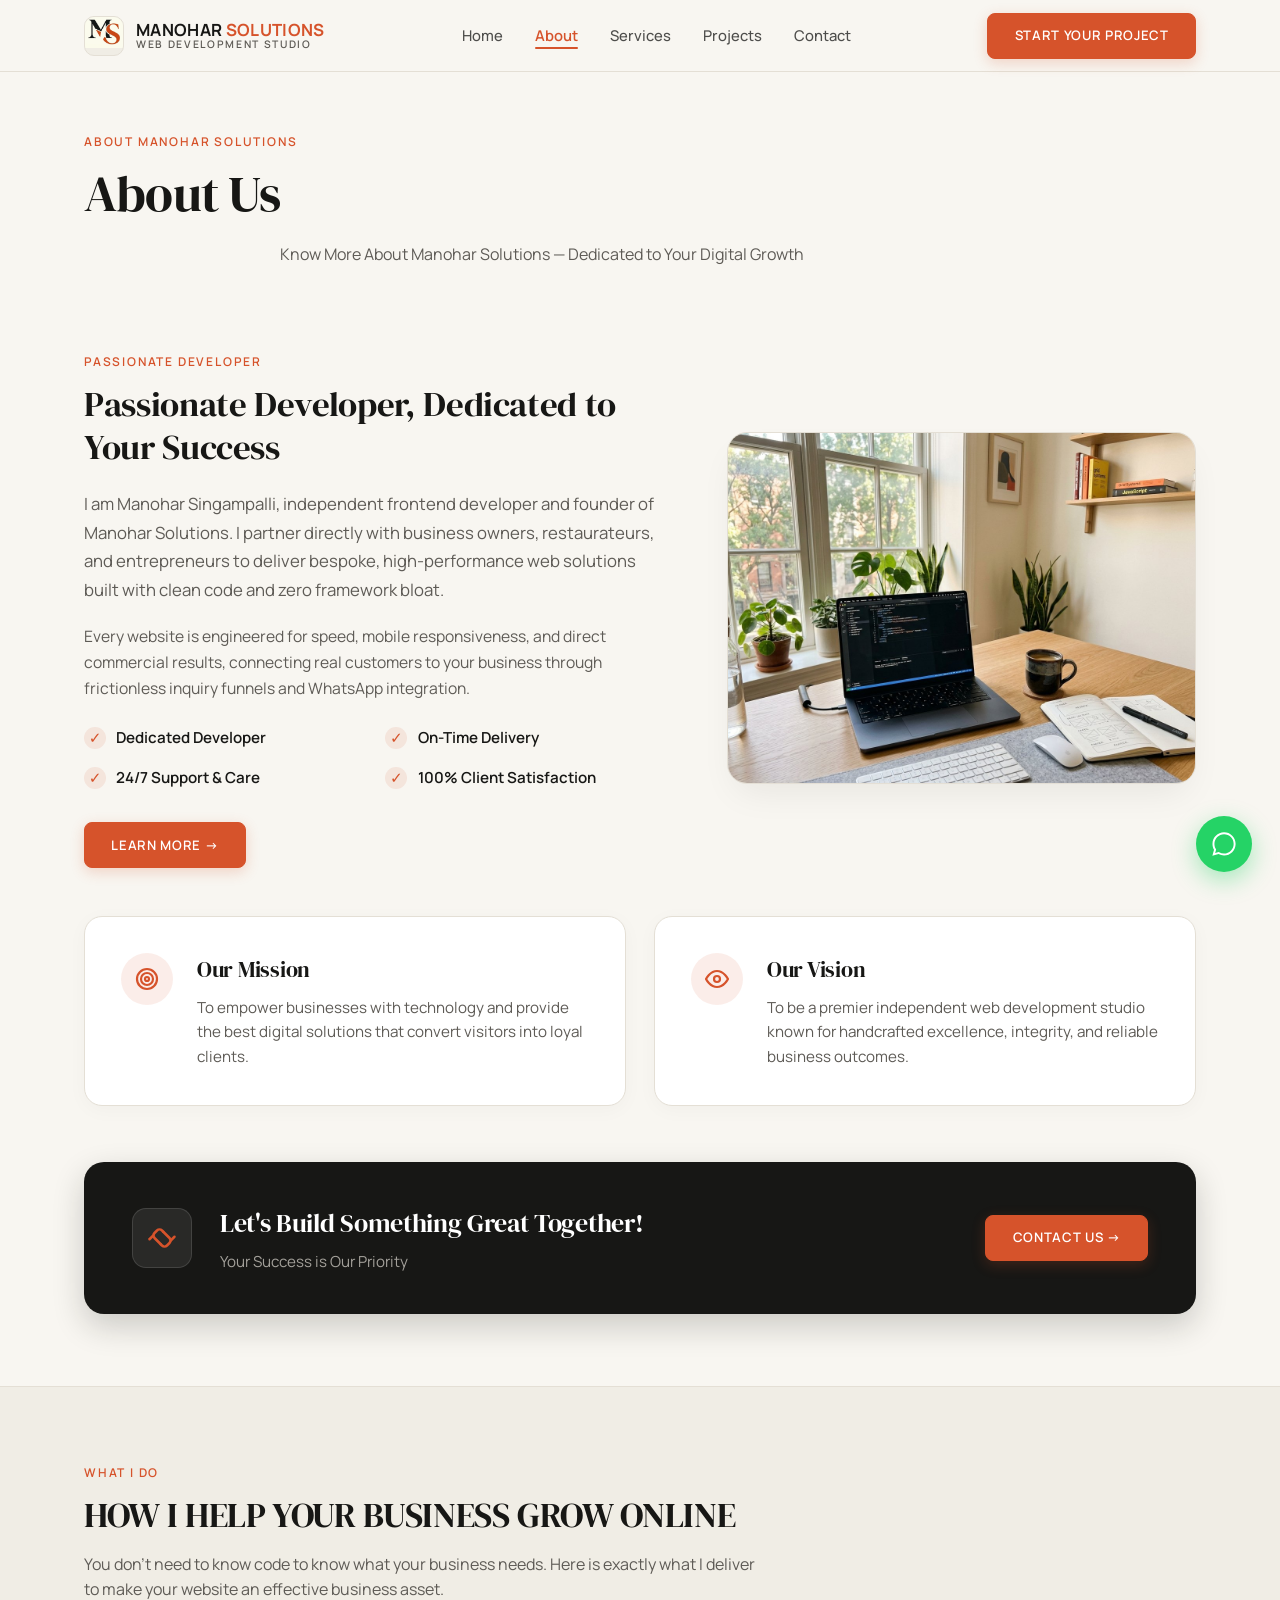
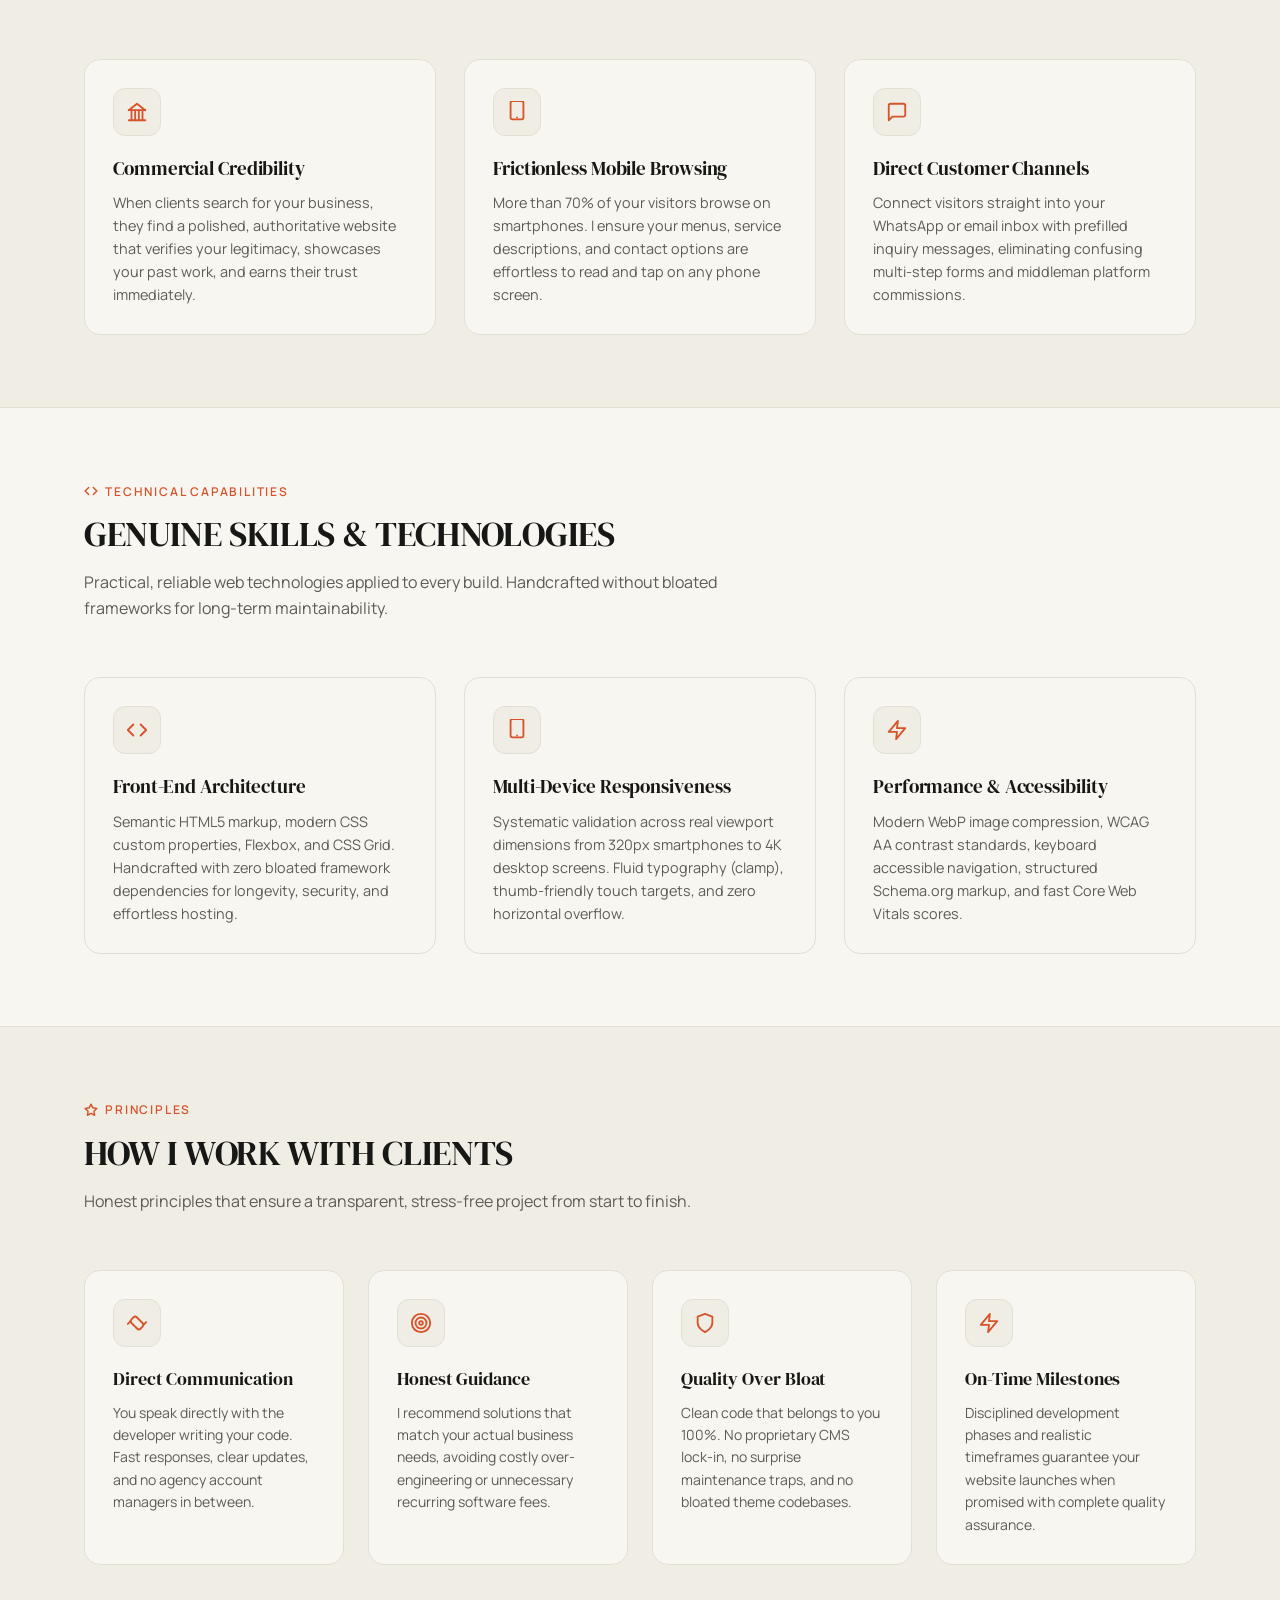
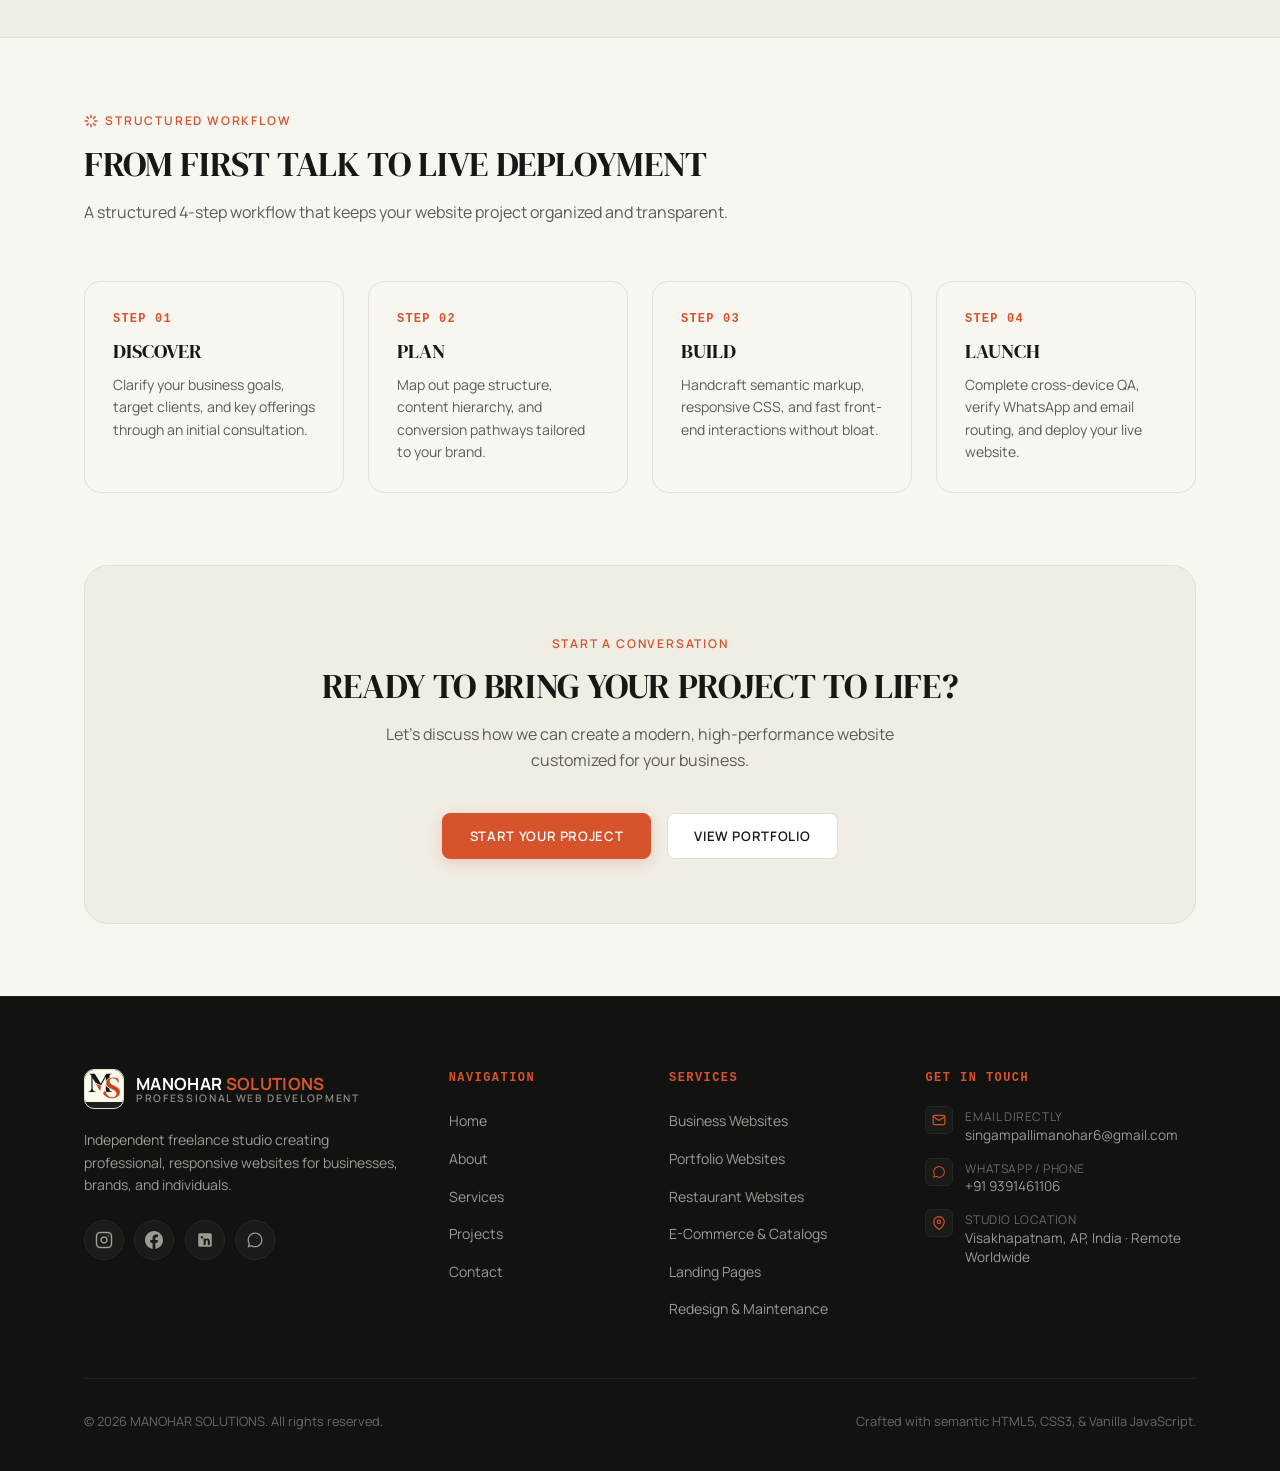
==== commit b6953329: "Update all website pages and optimize images" ====
--- a/about.html
+++ b/about.html
@@ -4,15 +4,15 @@
   <meta charset="utf-8"/>
   <meta content="width=device-width, initial-scale=1.0" name="viewport"/>
   <title>About | MANOHAR SOLUTIONS - Independent Web Development Studio</title>
-  <meta content="Learn about MANOHAR SOLUTIONS: an independent freelance web development studio focused on creating professional, responsive, and modern websites for businesses, brands, and individuals." name="description"/>
-  <meta content="about MANOHAR SOLUTIONS, freelance web developer, modern web design, responsive development, clean front-end code" name="keywords"/>
+  <meta content="Learn about MANOHAR SOLUTIONS: an independent web development practice founded by Manohar Singampalli. Creating handcrafted, responsive websites for business owners, restaurants, and creative professionals." name="description"/>
+  <meta content="about MANOHAR SOLUTIONS, Manohar Singampalli, freelance web developer, modern web design, responsive development, clean front-end code, Andhra Pradesh web designer" name="keywords"/>
   <meta content="MANOHAR SOLUTIONS" name="author"/>
   <link href="assets/images/favicon.png" rel="icon" type="image/png"/>
 
   <!-- Google Fonts -->
   <link href="https://fonts.googleapis.com" rel="preconnect"/>
   <link crossorigin="" href="https://fonts.gstatic.com" rel="preconnect"/>
-  <link href="https://fonts.googleapis.com/css2?family=Plus+Jakarta+Sans:wght@400;500;600;700;800&amp;display=swap" rel="stylesheet"/>
+  <link href="https://fonts.googleapis.com/css2?family=DM+Serif+Display:ital@0;1&family=Manrope:wght@400;500;600;700;800&display=swap" rel="stylesheet"/>
 
   <!-- Custom Pure CSS -->
   <link href="css/style.css" rel="stylesheet"/>
@@ -21,20 +21,51 @@
   <link href="https://manoharsolutions.dev/about.html" rel="canonical"/>
   <meta content="website" property="og:type"/>
   <meta content="About | MANOHAR SOLUTIONS - Independent Web Development Studio" property="og:title"/>
-  <meta content="Learn about MANOHAR SOLUTIONS: an independent freelance web development studio focused on creating professional, responsive, and modern websites for businesses, brands, and individuals." property="og:description"/>
-  <meta content="assets/images/logo.png" property="og:image"/>
+  <meta content="Learn about MANOHAR SOLUTIONS: an independent web development practice founded by Manohar Singampalli. Creating handcrafted, responsive websites for business owners, restaurants, and creative professionals." property="og:description"/>
+  <meta content="https://manoharsolutions.dev/assets/images/manohar_studio_workspace_1790489209515.jpg" property="og:image"/>
   <meta content="summary_large_image" name="twitter:card"/>
   <meta content="About | MANOHAR SOLUTIONS - Independent Web Development Studio" name="twitter:title"/>
-  <meta content="Learn about MANOHAR SOLUTIONS: an independent freelance web development studio focused on creating professional, responsive, and modern websites for businesses, brands, and individuals." name="twitter:description"/>
-  <meta content="assets/images/logo.png" name="twitter:image"/>
+  <meta content="Learn about MANOHAR SOLUTIONS: an independent web development practice founded by Manohar Singampalli. Creating handcrafted, responsive websites for business owners, restaurants, and creative professionals." name="twitter:description"/>
+  <meta content="https://manoharsolutions.dev/assets/images/manohar_studio_workspace_1790489209515.jpg" name="twitter:image"/>
+
+  <!-- Schema.org AboutPage Structured Data -->
+  <script type="application/ld+json">
+  {
+    "@context": "https://schema.org",
+    "@type": "AboutPage",
+    "name": "About Manohar Solutions",
+    "url": "https://manoharsolutions.dev/about.html",
+    "mainEntity": {
+      "@type": "Person",
+      "name": "Manohar Singampalli",
+      "jobTitle": "Freelance Web Developer & Studio Founder",
+      "worksFor": {
+        "@type": "ProfessionalService",
+        "name": "Manohar Solutions",
+        "url": "https://manoharsolutions.dev"
+      },
+      "sameAs": [
+        "https://www.linkedin.com/in/singampallimanohar/",
+        "https://www.instagram.com/manohar_solutions/",
+        "https://www.facebook.com/manoharsolutions"
+      ]
+    }
+  }
+  </script>
 </head>
 <body>
+  <!-- Skip to Main Content Link for Accessibility -->
+  <a href="#main-content" class="skip-to-content">Skip to main content</a>
+
   <!-- Sticky Navigation -->
   <header class="site-header">
     <div class="container nav-container">
       <a aria-label="MANOHAR SOLUTIONS Homepage" class="brand-link" href="index.html">
         <div class="brand-monogram">
-          <img alt="Manohar Solutions Monogram" src="assets/images/logo.png" style="width: 100%; height: 100%; object-fit: cover;"/>
+          <picture>
+            <source srcset="assets/images/logo.webp" type="image/webp">
+            <img alt="Manohar Solutions Monogram" src="assets/images/logo.webp" width="40" height="40" style="width: 100%; height: 100%; object-fit: cover;"/>
+          </picture>
         </div>
         <div class="brand-text">
           <span class="brand-name">MANOHAR <span>SOLUTIONS</span></span>
@@ -54,7 +85,7 @@
         <a class="btn btn-primary" href="contact.html">Start Your Project</a>
       </div>
       <button aria-expanded="false" aria-label="Open Navigation Menu" class="hamburger-btn" type="button">
-        <svg fill="none" height="22" stroke="currentColor" stroke-linecap="round" stroke-linejoin="round" stroke-width="2.2" viewbox="0 0 24 24" width="22">
+        <svg fill="none" height="22" stroke="currentColor" stroke-linecap="round" stroke-linejoin="round" stroke-width="2.2" viewBox="0 0 24 24" width="22">
           <line x1="3" x2="21" y1="6" y2="6"></line>
           <line x1="3" x2="21" y1="12" y2="12"></line>
           <line x1="3" x2="21" y1="18" y2="18"></line>
@@ -64,12 +95,12 @@
   </header>
 
   <!-- Mobile Drawer -->
-  <div aria-hidden="true" class="mobile-nav-drawer" role="dialog">
+  <div aria-hidden="true" class="mobile-nav-drawer" role="dialog" aria-modal="true" aria-label="Navigation Menu">
     <div class="mobile-nav-content">
       <div class="mobile-nav-header">
         <span class="brand-name">MANOHAR <span>SOLUTIONS</span></span>
         <button aria-label="Close Navigation" class="close-drawer-btn" style="background:none; border:none; display:flex; align-items:center; justify-content:center; cursor:pointer; color:var(--text-charcoal); padding:0.25rem;" type="button">
-          <svg fill="none" height="22" stroke="currentColor" stroke-linecap="round" stroke-linejoin="round" stroke-width="2.2" viewbox="0 0 24 24" width="22">
+          <svg fill="none" height="22" stroke="currentColor" stroke-linecap="round" stroke-linejoin="round" stroke-width="2.2" viewBox="0 0 24 24" width="22">
             <line x1="18" x2="6" y1="6" y2="18"></line>
             <line x1="6" x2="18" y1="6" y2="18"></line>
           </svg>
@@ -88,110 +119,303 @@
     </div>
   </div>
 
-  <main>
+  <main id="main-content">
     <!-- Page Hero -->
-    <section class="page-hero">
+    <section class="page-hero" aria-label="About Page Hero">
       <div class="container text-center">
-        <span class="eyebrow">STUDIO PHILOSOPHY</span>
-        <h1 class="headline-xl">ABOUT MANOHAR SOLUTIONS</h1>
-        <p class="subheadline" style="max-width: 700px; margin: 0 auto;">
-          MANOHAR SOLUTIONS is an independent freelance web development studio focused on creating professional, responsive, and modern websites for businesses, brands, and individuals.
+        <span class="eyebrow">ABOUT MANOHAR SOLUTIONS</span>
+        <h1 class="headline-xl">About Us</h1>
+        <p class="subheadline" style="max-width: 720px; margin: 0 auto;">
+          Know More About Manohar Solutions — Dedicated to Your Digital Growth
         </p>
       </div>
     </section>
 
-    <!-- Studio Story & Workspace Section (Responsive CSS Grid) -->
-    <section class="section" style="padding-top: 1rem;">
+    <!-- Developer Introduction & Workspace Photography (Two-Column Layout matching Reference) -->
+    <section class="section" style="padding-top: 1rem;" aria-label="Developer Story">
       <div class="container">
-        <div class="about-grid">
-          <div style="border-radius: 16px; overflow: hidden; border: 1px solid var(--border-stone); aspect-ratio: 4 / 3; background: var(--bg-stone);">
-            <img alt="MANOHAR SOLUTIONS Studio Workspace" src="assets/images/manohar_studio_workspace_1790489209515.jpg" style="width: 100%; height: 100%; object-fit: cover;" loading="eager"/>
-          </div>
+        <div class="about-hero-intro-grid">
           <div>
-            <span class="eyebrow">MY PERSPECTIVE</span>
-            <h2 class="headline-lg" style="margin-bottom: 1.25rem;">YOUR IDEA. MY CODE. A PROFESSIONAL ONLINE PRESENCE.</h2>
-            <p style="color: var(--text-muted); font-size: 1rem; line-height: 1.7; margin-bottom: 1.25rem;">
-              I believe a website is more than a digital business card—it is your business's strongest communication engine. Many businesses struggle with outdated templates, slow performance, or confusing agency processes.
-            </p>
-            <p style="color: var(--text-muted); font-size: 1rem; line-height: 1.7; margin-bottom: 2rem;">
-              At MANOHAR SOLUTIONS, I eliminate unnecessary complexity. You work directly with me from the initial discovery call to final deployment. By combining clean front-end architecture (HTML5, modern CSS custom properties, and lightweight JavaScript) with refined visual discipline, I build websites that look striking, load instantly, and turn visitors into paying clients.
-            </p>
-            <div style="display: grid; grid-template-columns: repeat(auto-fit, minmax(180px, 1fr)); gap: 1rem;">
-              <div style="padding: 1.25rem; background: var(--bg-stone); border: 1px solid var(--border-stone); border-radius: 12px;">
-                <strong style="display: block; font-size: 1.5rem; color: var(--accent-terracotta); font-family: monospace;">100%</strong>
-                <span style="font-size: 0.85rem; color: var(--text-muted);">Direct Freelance Collaboration</span>
-              </div>
-              <div style="padding: 1.25rem; background: var(--bg-stone); border: 1px solid var(--border-stone); border-radius: 12px;">
-                <strong style="display: block; font-size: 1.5rem; color: var(--text-charcoal); font-family: monospace;">Zero</strong>
-                <span style="font-size: 0.85rem; color: var(--text-muted);">Unnecessary Framework Bloat</span>
-              </div>
-            </div>
-          </div>
-        </div>
-      </div>
-    </section>
-
-    <!-- Core Principles -->
-    <section class="section section-stone">
+            <span class="eyebrow">PASSIONATE DEVELOPER</span>
+            <h2 class="headline-lg" style="margin-bottom: 1.25rem;">Passionate Developer, Dedicated to Your Success</h2>
+            <p style="color: var(--text-muted); font-size: 1.05rem; line-height: 1.7; margin-bottom: 1.25rem;">
+              I am Manohar Singampalli, independent frontend developer and founder of Manohar Solutions. I partner directly with business owners, restaurateurs, and entrepreneurs to deliver bespoke, high-performance web solutions built with clean code and zero framework bloat.
+            </p>
+            <p style="color: var(--text-muted); font-size: 0.98rem; line-height: 1.65; margin-bottom: 1.5rem;">
+              Every website is engineered for speed, mobile responsiveness, and direct commercial results, connecting real customers to your business through frictionless inquiry funnels and WhatsApp integration.
+            </p>
+            <ul class="about-checklist">
+              <li class="about-checklist-item">
+                <span class="about-check-icon">&#10003;</span>
+                <span>Dedicated Developer</span>
+              </li>
+              <li class="about-checklist-item">
+                <span class="about-check-icon">&#10003;</span>
+                <span>On-Time Delivery</span>
+              </li>
+              <li class="about-checklist-item">
+                <span class="about-check-icon">&#10003;</span>
+                <span>24/7 Support &amp; Care</span>
+              </li>
+              <li class="about-checklist-item">
+                <span class="about-check-icon">&#10003;</span>
+                <span>100% Client Satisfaction</span>
+              </li>
+            </ul>
+            <div>
+              <a href="services.html" class="btn btn-primary">Learn More &rarr;</a>
+            </div>
+          </div>
+
+          <!-- Workspace Photograph with WebP support -->
+          <div style="border-radius: 20px; overflow: hidden; border: 1px solid var(--border-stone); aspect-ratio: 4 / 3; background: var(--bg-stone); box-shadow: 0 16px 36px -10px rgba(20, 20, 19, 0.08);">
+            <picture>
+              <source srcset="assets/images/manohar_studio_workspace_1790489209515.jpg" type="image/jpeg">
+              <img alt="Manohar Solutions studio workspace and development environment" src="assets/images/manohar_studio_workspace_1790489209515.jpg" style="width: 100%; height: 100%; object-fit: cover; object-position: center;" loading="eager" width="1200" height="896"/>
+            </picture>
+          </div>
+        </div>
+
+        <!-- Mission & Vision Cards matching Reference Image -->
+        <div class="mission-vision-grid" role="region" aria-label="Our Mission and Vision">
+          <div class="mv-card">
+            <div class="mv-icon-box">
+              <svg width="24" height="24" viewBox="0 0 24 24" fill="none" stroke="currentColor" stroke-width="2.2" stroke-linecap="round" stroke-linejoin="round"><circle cx="12" cy="12" r="10"></circle><circle cx="12" cy="12" r="6"></circle><circle cx="12" cy="12" r="2"></circle></svg>
+            </div>
+            <div class="mv-content">
+              <h3>Our Mission</h3>
+              <p>To empower businesses with technology and provide the best digital solutions that convert visitors into loyal clients.</p>
+            </div>
+          </div>
+          <div class="mv-card">
+            <div class="mv-icon-box">
+              <svg width="24" height="24" viewBox="0 0 24 24" fill="none" stroke="currentColor" stroke-width="2.2" stroke-linecap="round" stroke-linejoin="round"><path d="M1 12s4-8 11-8 11 8 11 8-4 8-11 8-11-8-11-8z"></path><circle cx="12" cy="12" r="3"></circle></svg>
+            </div>
+            <div class="mv-content">
+              <h3>Our Vision</h3>
+              <p>To be a premier independent web development studio known for handcrafted excellence, integrity, and reliable business outcomes.</p>
+            </div>
+          </div>
+        </div>
+
+        <!-- Let's Build Something Great Together CTA Strip matching Reference Image -->
+        <div class="cta-banner-strip">
+          <div class="cta-banner-left">
+            <div class="cta-banner-icon">
+              <svg width="30" height="30" viewBox="0 0 24 24" fill="none" stroke="currentColor" stroke-width="2" stroke-linecap="round" stroke-linejoin="round"><path d="M11 17l-5-5a2.83 2.83 0 0 1 0-4l2-2a2.83 2.83 0 0 1 4 0l1 1"></path><path d="M13 7l5 5a2.83 2.83 0 0 1 0 4l-2 2a2.83 2.83 0 0 1-4 0l-1-1"></path><path d="M2 13l3-3"></path><path d="M22 11l-3 3"></path></svg>
+            </div>
+            <div class="cta-banner-text">
+              <h3>Let's Build Something Great Together!</h3>
+              <p>Your Success is Our Priority</p>
+            </div>
+          </div>
+          <a href="contact.html" class="btn btn-primary" style="white-space: nowrap;">Contact Us &rarr;</a>
+        </div>
+      </div>
+    </section>
+
+    <!-- What Manohar Solutions Does (Plain Language for Business Owners) -->
+    <section class="section section-stone" aria-label="What Manohar Solutions Does">
+      <div class="container">
+        <div class="section-header" style="max-width: 760px;">
+          <span class="eyebrow">WHAT I DO</span>
+          <h2 class="headline-lg">HOW I HELP YOUR BUSINESS GROW ONLINE</h2>
+          <p class="subheadline">
+            You don't need to know code to know what your business needs. Here is exactly what I deliver to make your website an effective business asset.
+          </p>
+        </div>
+        <div class="grid-3">
+          <div class="feature-card">
+            <div class="card-icon">
+              <svg fill="none" height="22" stroke="currentColor" stroke-linecap="round" stroke-linejoin="round" stroke-width="2" viewBox="0 0 24 24" width="22">
+                <line x1="3" y1="21" x2="21" y2="21"></line>
+                <line x1="3" y1="10" x2="21" y2="10"></line>
+                <polyline points="3 10 12 3 21 10"></polyline>
+                <line x1="6" y1="10" x2="6" y2="21"></line>
+                <line x1="10" y1="10" x2="10" y2="21"></line>
+                <line x1="14" y1="10" x2="14" y2="21"></line>
+                <line x1="18" y1="10" x2="18" y2="21"></line>
+              </svg>
+            </div>
+            <h3 class="headline-md" style="font-size: 1.2rem;">Commercial Credibility</h3>
+            <p style="color: var(--text-muted); font-size: 0.9rem; line-height: 1.6;">
+              When clients search for your business, they find a polished, authoritative website that verifies your legitimacy, showcases your past work, and earns their trust immediately.
+            </p>
+          </div>
+          <div class="feature-card">
+            <div class="card-icon">
+              <svg fill="none" height="22" stroke="currentColor" stroke-linecap="round" stroke-linejoin="round" stroke-width="2" viewBox="0 0 24 24" width="22">
+                <rect height="20" rx="2" ry="2" width="14" x="5"></rect>
+                <line x1="12" y1="18" x2="12.01" y2="18"></line>
+              </svg>
+            </div>
+            <h3 class="headline-md" style="font-size: 1.2rem;">Frictionless Mobile Browsing</h3>
+            <p style="color: var(--text-muted); font-size: 0.9rem; line-height: 1.6;">
+              More than 70% of your visitors browse on smartphones. I ensure your menus, service descriptions, and contact options are effortless to read and tap on any phone screen.
+            </p>
+          </div>
+          <div class="feature-card">
+            <div class="card-icon">
+              <svg fill="none" height="22" stroke="currentColor" stroke-linecap="round" stroke-linejoin="round" stroke-width="2" viewBox="0 0 24 24" width="22">
+                <path d="M21 15a2 2 0 0 1-2 2H7l-4 4V5a2 2 0 0 1 2-2h14a2 2 0 0 1 2 2z"></path>
+              </svg>
+            </div>
+            <h3 class="headline-md" style="font-size: 1.2rem;">Direct Customer Channels</h3>
+            <p style="color: var(--text-muted); font-size: 0.9rem; line-height: 1.6;">
+              Connect visitors straight into your WhatsApp or email inbox with prefilled inquiry messages, eliminating confusing multi-step forms and middleman platform commissions.
+            </p>
+          </div>
+        </div>
+      </div>
+    </section>
+
+    <!-- Genuine Skills & Technologies -->
+    <section class="section" aria-label="Skills and Technologies">
       <div class="container">
         <div class="section-header">
           <span class="eyebrow">
-            <svg fill="none" height="14" stroke="currentColor" stroke-linecap="round" stroke-linejoin="round" stroke-width="2.5" viewbox="0 0 24 24" width="14"><path d="M12 2v4M12 18v4M4.93 4.93l2.83 2.83M16.24 16.24l2.83 2.83M2 12h4M18 12h4M4.93 19.07l2.83-2.83M16.24 7.76l2.83-2.83"></path></svg>
-            HOW I WORK
+            <svg fill="none" height="14" stroke="currentColor" stroke-linecap="round" stroke-linejoin="round" stroke-width="2.5" viewBox="0 0 24 24" width="14"><polyline points="16 18 22 12 16 6"></polyline><polyline points="8 6 2 12 8 18"></polyline></svg>
+            TECHNICAL CAPABILITIES
           </span>
-          <h2 class="headline-lg">CORE STANDARDS &amp; PRINCIPLES</h2>
-          <p class="subheadline">The standards that guide every line of code and user interface decision.</p>
-        </div>
-        <div class="grid-4">
-          <div class="feature-card">
-            <div class="card-icon">
-              <svg fill="none" height="22" stroke="currentColor" stroke-linecap="round" stroke-linejoin="round" stroke-width="2" viewbox="0 0 24 24" width="22">
+          <h2 class="headline-lg">GENUINE SKILLS &amp; TECHNOLOGIES</h2>
+          <p class="subheadline">Practical, reliable web technologies applied to every build. Handcrafted without bloated frameworks for long-term maintainability.</p>
+        </div>
+        <div class="grid-3">
+          <div class="feature-card">
+            <div class="card-icon">
+              <svg fill="none" height="22" stroke="currentColor" stroke-linecap="round" stroke-linejoin="round" stroke-width="2" viewBox="0 0 24 24" width="22">
                 <polyline points="16 18 22 12 16 6"></polyline>
                 <polyline points="8 6 2 12 8 18"></polyline>
               </svg>
             </div>
-            <h3 class="headline-md" style="font-size: 1.15rem;">Clean Front-End Code</h3>
+            <h3 class="headline-md" style="font-size: 1.2rem;">Front-End Architecture</h3>
+            <p style="color: var(--text-muted); font-size: 0.9rem; line-height: 1.6;">
+              Semantic HTML5 markup, modern CSS custom properties, Flexbox, and CSS Grid. Handcrafted with zero bloated framework dependencies for longevity, security, and effortless hosting.
+            </p>
+          </div>
+          <div class="feature-card">
+            <div class="card-icon">
+              <svg fill="none" height="22" stroke="currentColor" stroke-linecap="round" stroke-linejoin="round" stroke-width="2" viewBox="0 0 24 24" width="22">
+                <rect height="20" rx="2" ry="2" width="14" x="5"></rect>
+                <line x1="12" y1="18" x2="12.01" y2="18"></line>
+              </svg>
+            </div>
+            <h3 class="headline-md" style="font-size: 1.2rem;">Multi-Device Responsiveness</h3>
+            <p style="color: var(--text-muted); font-size: 0.9rem; line-height: 1.6;">
+              Systematic validation across real viewport dimensions from 320px smartphones to 4K desktop screens. Fluid typography (clamp), thumb-friendly touch targets, and zero horizontal overflow.
+            </p>
+          </div>
+          <div class="feature-card">
+            <div class="card-icon">
+              <svg fill="none" height="22" stroke="currentColor" stroke-linecap="round" stroke-linejoin="round" stroke-width="2" viewBox="0 0 24 24" width="22">
+                <polygon points="13 2 3 14 12 14 11 22 21 10 12 10 13 2"></polygon>
+              </svg>
+            </div>
+            <h3 class="headline-md" style="font-size: 1.2rem;">Performance &amp; Accessibility</h3>
+            <p style="color: var(--text-muted); font-size: 0.9rem; line-height: 1.6;">
+              Modern WebP image compression, WCAG AA contrast standards, keyboard accessible navigation, structured Schema.org markup, and fast Core Web Vitals scores.
+            </p>
+          </div>
+        </div>
+      </div>
+    </section>
+
+    <!-- Working Principles -->
+    <section class="section section-stone" aria-label="Working Principles">
+      <div class="container">
+        <div class="section-header">
+          <span class="eyebrow">
+            <svg fill="none" height="14" stroke="currentColor" stroke-linecap="round" stroke-linejoin="round" stroke-width="2.5" viewBox="0 0 24 24" width="14"><polygon points="12 2 15.09 8.26 22 9.27 17 14.14 18.18 21.02 12 17.77 5.82 21.02 7 14.14 2 9.27 8.91 8.26 12 2"></polygon></svg>
+            PRINCIPLES
+          </span>
+          <h2 class="headline-lg">HOW I WORK WITH CLIENTS</h2>
+          <p class="subheadline">Honest principles that ensure a transparent, stress-free project from start to finish.</p>
+        </div>
+        <div class="grid-4">
+          <div class="feature-card">
+            <div class="card-icon">
+              <svg fill="none" height="22" stroke="currentColor" stroke-linecap="round" stroke-linejoin="round" stroke-width="2" viewBox="0 0 24 24" width="22">
+                <path d="M11 17l-5-5a2.83 2.83 0 0 1 0-4l2-2a2.83 2.83 0 0 1 4 0l1 1"></path>
+                <path d="M13 7l5 5a2.83 2.83 0 0 1 0 4l-2 2a2.83 2.83 0 0 1-4 0l-1-1"></path>
+                <path d="M2 13l3-3"></path>
+                <path d="M22 11l-3 3"></path>
+              </svg>
+            </div>
+            <h3 class="headline-md" style="font-size: 1.15rem;">Direct Communication</h3>
             <p style="color: var(--text-muted); font-size: 0.875rem;">
-              Built with semantic HTML5, modern CSS custom properties, and modular JavaScript without heavy dependencies or bloated themes.
-            </p>
-          </div>
-          <div class="feature-card">
-            <div class="card-icon">
-              <svg fill="none" height="22" stroke="currentColor" stroke-linecap="round" stroke-linejoin="round" stroke-width="2" viewbox="0 0 24 24" width="22">
-                <rect height="14" rx="2" ry="2" width="20" x="2" y="3"></rect>
-                <line x1="8" x2="16" y1="21" y2="21"></line>
-                <line x1="12" x2="12" y1="17" y2="21"></line>
-              </svg>
-            </div>
-            <h3 class="headline-md" style="font-size: 1.15rem;">Responsive By Design</h3>
-            <p style="color: var(--text-muted); font-size: 0.875rem;">
-              Tested across real viewports: mobile smartphones (320px+), tablets, laptops, and ultra-wide desktop monitors for a seamless experience.
-            </p>
-          </div>
-          <div class="feature-card">
-            <div class="card-icon">
-              <svg fill="none" height="22" stroke="currentColor" stroke-linecap="round" stroke-linejoin="round" stroke-width="2" viewbox="0 0 24 24" width="22">
-                <path d="M21 15a2 2 0 0 1-2 2H7l-4 4V5a2 2 0 0 1 2-2h14a2 2 0 0 1 2 2z"></path>
-                <polyline points="9 10 11 12 15 8"></polyline>
-              </svg>
-            </div>
-            <h3 class="headline-md" style="font-size: 1.15rem;">Clear Communication</h3>
-            <p style="color: var(--text-muted); font-size: 0.875rem;">
-              Transparent progress updates, milestone reviews, and honest timelines with direct WhatsApp access throughout the project.
-            </p>
-          </div>
-          <div class="feature-card">
-            <div class="card-icon">
-              <svg fill="none" height="22" stroke="currentColor" stroke-linecap="round" stroke-linejoin="round" stroke-width="2" viewbox="0 0 24 24" width="22">
+              You speak directly with the developer writing your code. Fast responses, clear updates, and no agency account managers in between.
+            </p>
+          </div>
+          <div class="feature-card">
+            <div class="card-icon">
+              <svg fill="none" height="22" stroke="currentColor" stroke-linecap="round" stroke-linejoin="round" stroke-width="2" viewBox="0 0 24 24" width="22">
                 <circle cx="12" cy="12" r="10"></circle>
                 <circle cx="12" cy="12" r="6"></circle>
                 <circle cx="12" cy="12" r="2"></circle>
               </svg>
             </div>
-            <h3 class="headline-md" style="font-size: 1.15rem;">Fast Performance</h3>
+            <h3 class="headline-md" style="font-size: 1.15rem;">Honest Guidance</h3>
             <p style="color: var(--text-muted); font-size: 0.875rem;">
-              Optimized image formats, lightweight CSS, and smooth interaction states yielding high Lighthouse benchmark scores.
-            </p>
+              I recommend solutions that match your actual business needs, avoiding costly over-engineering or unnecessary recurring software fees.
+            </p>
+          </div>
+          <div class="feature-card">
+            <div class="card-icon">
+              <svg fill="none" height="22" stroke="currentColor" stroke-linecap="round" stroke-linejoin="round" stroke-width="2" viewBox="0 0 24 24" width="22">
+                <path d="M12 22s8-4 8-10V5l-8-3-8 3v7c0 6 8 10 8 10z"></path>
+              </svg>
+            </div>
+            <h3 class="headline-md" style="font-size: 1.15rem;">Quality Over Bloat</h3>
+            <p style="color: var(--text-muted); font-size: 0.875rem;">
+              Clean code that belongs to you 100%. No proprietary CMS lock-in, no surprise maintenance traps, and no bloated theme codebases.
+            </p>
+          </div>
+          <div class="feature-card">
+            <div class="card-icon">
+              <svg fill="none" height="22" stroke="currentColor" stroke-linecap="round" stroke-linejoin="round" stroke-width="2" viewBox="0 0 24 24" width="22">
+                <polygon points="13 2 3 14 12 14 11 22 21 10 12 10 13 2"></polygon>
+              </svg>
+            </div>
+            <h3 class="headline-md" style="font-size: 1.15rem;">On-Time Milestones</h3>
+            <p style="color: var(--text-muted); font-size: 0.875rem;">
+              Disciplined development phases and realistic timeframes guarantee your website launches when promised with complete quality assurance.
+            </p>
+          </div>
+        </div>
+      </div>
+    </section>
+
+    <!-- Development Process -->
+    <section class="section" aria-label="Development Process">
+      <div class="container">
+        <div class="section-header">
+          <span class="eyebrow">
+            <svg fill="none" height="14" stroke="currentColor" stroke-linecap="round" stroke-linejoin="round" stroke-width="2.5" viewBox="0 0 24 24" width="14"><path d="M12 2v4M12 18v4M4.93 4.93l2.83 2.83M16.24 16.24l2.83 2.83M2 12h4M18 12h4M4.93 19.07l2.83-2.83M16.24 7.76l2.83-2.83"></path></svg>
+            STRUCTURED WORKFLOW
+          </span>
+          <h2 class="headline-lg">FROM FIRST TALK TO LIVE DEPLOYMENT</h2>
+          <p class="subheadline">A structured 4-step workflow that keeps your website project organized and transparent.</p>
+        </div>
+        <div class="grid-4">
+          <div class="process-step">
+            <span class="step-badge">STEP 01</span>
+            <h3 class="headline-md" style="font-size:1.25rem;">DISCOVER</h3>
+            <p style="color:var(--text-muted); font-size:0.875rem;">Clarify your business goals, target clients, and key offerings through an initial consultation.</p>
+          </div>
+          <div class="process-step">
+            <span class="step-badge">STEP 02</span>
+            <h3 class="headline-md" style="font-size:1.25rem;">PLAN</h3>
+            <p style="color:var(--text-muted); font-size:0.875rem;">Map out page structure, content hierarchy, and conversion pathways tailored to your brand.</p>
+          </div>
+          <div class="process-step">
+            <span class="step-badge">STEP 03</span>
+            <h3 class="headline-md" style="font-size:1.25rem;">BUILD</h3>
+            <p style="color:var(--text-muted); font-size:0.875rem;">Handcraft semantic markup, responsive CSS, and fast front-end interactions without bloat.</p>
+          </div>
+          <div class="process-step">
+            <span class="step-badge">STEP 04</span>
+            <h3 class="headline-md" style="font-size:1.25rem;">LAUNCH</h3>
+            <p style="color:var(--text-muted); font-size:0.875rem;">Complete cross-device QA, verify WhatsApp and email routing, and deploy your live website.</p>
           </div>
         </div>
       </div>
@@ -201,10 +425,10 @@
     <section class="section" style="padding-top: 0;">
       <div class="container">
         <div class="cta-banner">
-          <span class="eyebrow">LET'S COLLABORATE</span>
+          <span class="eyebrow">START A CONVERSATION</span>
           <h2 class="headline-lg">READY TO BRING YOUR PROJECT TO LIFE?</h2>
           <p class="subheadline" style="margin: 0 auto 2.5rem; max-width: 520px;">
-            Let's discuss how we can create a modern, high-performance website customized for your brand.
+            Let's discuss how we can create a modern, high-performance website customized for your business.
           </p>
           <div style="display: flex; justify-content: center; gap: 1rem; flex-wrap: wrap;">
             <a class="btn btn-primary" href="contact.html">Start Your Project</a>
@@ -223,7 +447,10 @@
         <div class="footer-col">
           <div class="brand-link" style="margin-bottom: 1.25rem;">
             <div class="brand-monogram" style="background:#1F1F1D;">
-              <img alt="Manohar Solutions Monogram" src="assets/images/logo.png" style="width: 100%; height: 100%; object-fit: cover;"/>
+              <picture>
+                <source srcset="assets/images/logo.webp" type="image/webp">
+                <img alt="Manohar Solutions Monogram" src="assets/images/logo.webp" width="40" height="40" style="width: 100%; height: 100%; object-fit: cover;"/>
+              </picture>
             </div>
             <div class="brand-text">
               <span class="brand-name" style="color:#FFF;">MANOHAR <span>SOLUTIONS</span></span>
@@ -235,24 +462,24 @@
           </p>
           <div class="footer-socials">
             <a aria-label="Instagram" class="social-circle" href="https://www.instagram.com/manohar_solutions/" rel="noopener noreferrer" target="_blank">
-              <svg fill="none" stroke="currentColor" stroke-linecap="round" stroke-linejoin="round" stroke-width="2" viewbox="0 0 24 24">
+              <svg fill="none" stroke="currentColor" stroke-linecap="round" stroke-linejoin="round" stroke-width="2" viewBox="0 0 24 24">
                 <rect height="20" rx="5" ry="5" width="20" x="2" y="2"></rect>
                 <path d="M16 11.37A4 4 0 1 1 12.63 8 4 4 0 0 1 16 11.37z"></path>
                 <line x1="17.5" x2="17.51" y1="6.5" y2="6.5"></line>
               </svg>
             </a>
             <a aria-label="Facebook" class="social-circle" href="https://www.facebook.com/manoharsolutions" rel="noopener noreferrer" target="_blank">
-              <svg fill="currentColor" viewbox="0 0 24 24">
+              <svg fill="currentColor" viewBox="0 0 24 24">
                 <path d="M24 12.073c0-6.627-5.373-12-12-12s-12 5.373-12 12c0 5.99 4.388 10.954 10.125 11.854v-8.385H7.078v-3.47h3.047V9.43c0-3.007 1.792-4.669 4.533-4.669 1.312 0 2.686.235 2.686.235v2.953H15.83c-1.491 0-1.956.925-1.956 1.874v2.25h3.328l-.532 3.47h-2.796v8.385C19.612 23.027 24 18.062 24 12.073z"></path>
               </svg>
             </a>
             <a aria-label="LinkedIn" class="social-circle" href="https://www.linkedin.com/in/singampallimanohar/" rel="noopener noreferrer" target="_blank">
-              <svg fill="currentColor" viewbox="0 0 24 24">
+              <svg fill="currentColor" viewBox="0 0 24 24">
                 <path d="M19 3a2 2 0 0 1 2 2v14a2 2 0 0 1-2 2H5a2 2 0 0 1-2-2V5a2 2 0 0 1 2-2h14m-.5 15.5v-5.3a3.26 3.26 0 0 0-3.26-3.26c-.85 0-1.84.52-2.28 1.3v-1.11h-2.79v8.37h2.79v-4.93c0-.77.62-1.4 1.39-1.4a1.4 1.4 0 0 1 1.4 1.4v4.93h2.75M6.46 10.9h2.79v8.37H6.46v-8.37M7.86 6.72a1.62 1.62 0 1 0 0 3.24 1.62 1.62 0 0 0 0-3.24z"></path>
               </svg>
             </a>
             <a aria-label="Chat on WhatsApp" class="social-circle" href="https://wa.me/919391461106" rel="noopener noreferrer" target="_blank">
-              <svg fill="currentColor" viewbox="0 0 24 24">
+              <svg fill="currentColor" viewBox="0 0 24 24">
                 <path d="M12.04 2C6.58 2 2.13 6.45 2.13 11.91C2.13 13.66 2.59 15.36 3.45 16.86L2.05 22L7.3 20.62C8.75 21.41 10.38 21.83 12.04 21.83C17.5 21.83 21.95 17.38 21.95 11.92C21.95 9.27 20.92 6.78 19.05 4.91C17.18 3.03 14.69 2 12.04 2M12.05 3.67C14.25 3.67 16.31 4.53 17.87 6.09C19.42 7.65 20.28 9.72 20.28 11.92C20.28 16.46 16.58 20.15 12.04 20.15C10.56 20.15 9.11 19.76 7.85 19L7.55 18.83L4.43 19.65L5.26 16.61L5.06 16.29C4.24 14.99 3.8 13.47 3.8 11.91C3.81 7.37 7.5 3.67 12.05 3.67Z"></path>
               </svg>
             </a>
@@ -273,11 +500,12 @@
         <div class="footer-col">
           <h4>SERVICES</h4>
           <ul class="footer-links">
-            <li><a href="services.html">Responsive Websites</a></li>
             <li><a href="services.html">Business Websites</a></li>
+            <li><a href="services.html">Portfolio Websites</a></li>
+            <li><a href="services.html">Restaurant Websites</a></li>
+            <li><a href="services.html">E-Commerce &amp; Catalogs</a></li>
             <li><a href="services.html">Landing Pages</a></li>
-            <li><a href="services.html">Portfolio Websites</a></li>
-            <li><a href="services.html">Website Redesign</a></li>
+            <li><a href="services.html">Redesign &amp; Maintenance</a></li>
           </ul>
         </div>
         <!-- Col 4: Contact Details -->
@@ -286,7 +514,7 @@
           <ul class="footer-contact-list">
             <li class="footer-contact-item">
               <span class="footer-contact-icon">
-                <svg fill="none" stroke="currentColor" stroke-linecap="round" stroke-linejoin="round" stroke-width="2" viewbox="0 0 24 24">
+                <svg fill="none" stroke="currentColor" stroke-linecap="round" stroke-linejoin="round" stroke-width="2" viewBox="0 0 24 24">
                   <path d="M4 4h16c1.1 0 2 .9 2 2v12c0 1.1-.9 2-2 2H4c-1.1 0-2-.9-2-2V6c0-1.1.9-2 2-2z"></path>
                   <polyline points="22,6 12,13 2,6"></polyline>
                 </svg>
@@ -298,7 +526,7 @@
             </li>
             <li class="footer-contact-item">
               <span class="footer-contact-icon">
-                <svg fill="currentColor" viewbox="0 0 24 24">
+                <svg fill="currentColor" viewBox="0 0 24 24">
                   <path d="M12.04 2C6.58 2 2.13 6.45 2.13 11.91C2.13 13.66 2.59 15.36 3.45 16.86L2.05 22L7.3 20.62C8.75 21.41 10.38 21.83 12.04 21.83C17.5 21.83 21.95 17.38 21.95 11.92C21.95 9.27 20.92 6.78 19.05 4.91C17.18 3.03 14.69 2 12.04 2M12.05 3.67C14.25 3.67 16.31 4.53 17.87 6.09C19.42 7.65 20.28 9.72 20.28 11.92C20.28 16.46 16.58 20.15 12.04 20.15C10.56 20.15 9.11 19.76 7.85 19L7.55 18.83L4.43 19.65L5.26 16.61L5.06 16.29C4.24 14.99 3.8 13.47 3.8 11.91C3.81 7.37 7.5 3.67 12.05 3.67Z"></path>
                 </svg>
               </span>
@@ -309,7 +537,7 @@
             </li>
             <li class="footer-contact-item">
               <span class="footer-contact-icon">
-                <svg fill="none" stroke="currentColor" stroke-linecap="round" stroke-linejoin="round" stroke-width="2" viewbox="0 0 24 24">
+                <svg fill="none" stroke="currentColor" stroke-linecap="round" stroke-linejoin="round" stroke-width="2" viewBox="0 0 24 24">
                   <path d="M21 10c0 7-9 13-9 13s-9-6-9-13a9 9 0 0 1 18 0z"></path>
                   <circle cx="12" cy="10" r="3"></circle>
                 </svg>
@@ -331,7 +559,7 @@
 
   <!-- Floating WhatsApp CTA Button -->
   <a aria-label="Chat on WhatsApp (+91 9391461106)" class="whatsapp-floating" href="https://wa.me/919391461106?text=Hello%20MANOHAR%20SOLUTIONS%2C%20I%20would%20like%20to%20discuss%20a%20website%20project." rel="noopener noreferrer" target="_blank">
-    <svg fill="currentColor" height="28" viewbox="0 0 24 24" width="28">
+    <svg fill="currentColor" height="28" viewBox="0 0 24 24" width="28">
       <path d="M12.04 2C6.58 2 2.13 6.45 2.13 11.91C2.13 13.66 2.59 15.36 3.45 16.86L2.05 22L7.3 20.62C8.75 21.41 10.38 21.83 12.04 21.83C17.5 21.83 21.95 17.38 21.95 11.92C21.95 9.27 20.92 6.78 19.05 4.91C17.18 3.03 14.69 2 12.04 2M12.05 3.67C14.25 3.67 16.31 4.53 17.87 6.09C19.42 7.65 20.28 9.72 20.28 11.92C20.28 16.46 16.58 20.15 12.04 20.15C10.56 20.15 9.11 19.76 7.85 19L7.55 18.83L4.43 19.65L5.26 16.61L5.06 16.29C4.24 14.99 3.8 13.47 3.8 11.91C3.81 7.37 7.5 3.67 12.05 3.67Z"></path>
     </svg>
   </a>
@@ -339,4 +567,4 @@
   <!-- Core Script -->
   <script src="js/script.js"></script>
 </body>
-</html>
+</html>
--- a/css/style.css
+++ b/css/style.css
@@ -5,21 +5,27 @@
    ========================================================================== */
 
 :root {
-  --bg-ivory: #FAF8F5;
-  --bg-stone: #F2EFE9;
-  --bg-stone-subtle: #FAF6EF;
-  --border-stone: #E5E0D8;
-  --border-stone-hover: #C85228;
-  --text-charcoal: #141413;
-  --text-muted: #66635F;
-  --accent-terracotta: #C85228;
-  --accent-terracotta-hover: #B0421C;
-  --accent-terracotta-soft: rgba(200, 82, 40, 0.08);
-  --bg-footer: #0D0D0C;
+  --bg-ivory: #F8F6F1;
+  --bg-warm-beige: #F0EDE5;
+  --bg-stone: #F0EDE5;
+  --bg-stone-subtle: #FAF7F2;
+  --border-stone: #E4DFD5;
+  --border-stone-hover: #D6532B;
+  --text-charcoal: #171715;
+  --text-muted: #5E5B56;
+  --accent-orange: #D6532B;
+  --accent-orange-text: #C2451E;
+  --accent-orange-hover: #BF451F;
+  --accent-terracotta: #D6532B;
+  --accent-terracotta-hover: #BF451F;
+  --accent-terracotta-soft: rgba(214, 83, 43, 0.08);
+  --bg-footer: #121210;
   --whatsapp-green: #25D366;
   --whatsapp-green-hover: #20BA5A;
-  --font-sans: 'Plus Jakarta Sans', system-ui, -apple-system, BlinkMacSystemFont, 'Segoe UI', Roboto, sans-serif;
+  --font-sans: 'Manrope', system-ui, -apple-system, BlinkMacSystemFont, 'Segoe UI', Roboto, sans-serif;
+  --font-serif: 'DM Serif Display', Georgia, serif;
   --transition: all 0.25s cubic-bezier(0.16, 1, 0.3, 1);
+  --container-max: 1160px;
 }
 
 *, *::before, *::after {
@@ -85,14 +91,14 @@
 /* Container */
 .container {
   width: 100%;
-  max-width: 1240px;
+  max-width: var(--container-max);
   margin: 0 auto;
   padding: 0 1.5rem;
 }
 
 .container-narrow {
   width: 100%;
-  max-width: 980px;
+  max-width: 900px;
   margin: 0 auto;
   padding: 0 1.5rem;
 }
@@ -103,9 +109,9 @@
   align-items: center;
   gap: 0.45rem;
   font-size: 0.75rem;
-  font-weight: 700;
+  font-weight: 600;
   text-transform: uppercase;
-  letter-spacing: 0.18em;
+  letter-spacing: 0.15em;
   color: var(--accent-terracotta);
   margin-bottom: 0.75rem;
 }
@@ -116,30 +122,43 @@
   flex-shrink: 0;
 }
 
+/* Typography Scale & Editorial Headings (DM Serif Display) */
+h1, h2, h3,
+.headline-xl, .headline-lg, .headline-md {
+  font-family: var(--font-serif);
+  font-weight: 400;
+  color: var(--text-charcoal);
+  letter-spacing: -0.012em;
+}
+
 .headline-xl {
-  font-size: clamp(2.25rem, 5vw, 4.25rem);
-  font-weight: 800;
-  line-height: 1.08;
-  letter-spacing: -0.025em;
-  color: var(--text-charcoal);
-  margin-bottom: 1.25rem;
+  font-family: var(--font-serif);
+  font-size: clamp(2.15rem, 4vw, 3.35rem);
+  font-weight: 400;
+  line-height: 1.18;
+  letter-spacing: -0.015em;
+  color: var(--text-charcoal);
+  margin-bottom: 1.15rem;
 }
 
 .headline-lg {
-  font-size: clamp(1.85rem, 3.5vw, 3rem);
-  font-weight: 800;
-  line-height: 1.15;
-  letter-spacing: -0.02em;
-  color: var(--text-charcoal);
-  margin-bottom: 1rem;
+  font-family: var(--font-serif);
+  font-size: clamp(1.6rem, 2.75vw, 2.25rem);
+  font-weight: 400;
+  line-height: 1.24;
+  letter-spacing: -0.01em;
+  color: var(--text-charcoal);
+  margin-bottom: 0.85rem;
 }
 
 .headline-md {
-  font-size: clamp(1.35rem, 2vw, 1.85rem);
-  font-weight: 700;
-  letter-spacing: -0.015em;
-  color: var(--text-charcoal);
-  margin-bottom: 0.75rem;
+  font-family: var(--font-serif);
+  font-size: clamp(1.18rem, 1.6vw, 1.45rem);
+  font-weight: 400;
+  line-height: 1.3;
+  letter-spacing: -0.005em;
+  color: var(--text-charcoal);
+  margin-bottom: 0.65rem;
 }
 
 .subheadline {
@@ -155,41 +174,53 @@
   align-items: center;
   justify-content: center;
   gap: 0.5rem;
-  padding: 0.85rem 1.75rem;
-  border-radius: 9999px;
-  font-size: 0.75rem;
-  font-weight: 700;
+  min-height: 46px;
+  padding: 0.75rem 1.65rem;
+  border-radius: 8px;
+  font-family: var(--font-sans);
+  font-size: 0.82rem;
+  font-weight: 600;
   text-transform: uppercase;
-  letter-spacing: 0.08em;
+  letter-spacing: 0.05em;
   cursor: pointer;
   transition: var(--transition);
-  border: 1px solid transparent;
+  border: 1.5px solid transparent;
   white-space: nowrap;
+  line-height: 1;
 }
 
 .btn:active {
   transform: scale(0.98);
 }
 
+.btn:focus-visible {
+  outline: 2px solid var(--accent-orange);
+  outline-offset: 3px;
+}
+
 .btn-primary {
-  background-color: var(--accent-terracotta);
+  background-color: var(--accent-orange);
   color: #FFFFFF;
-  box-shadow: 0 4px 16px rgba(200, 82, 40, 0.28);
+  border-color: var(--accent-orange);
+  box-shadow: 0 4px 14px rgba(214, 83, 43, 0.22);
 }
 
 .btn-primary:hover {
-  background-color: var(--accent-terracotta-hover);
-  box-shadow: 0 6px 20px rgba(200, 82, 40, 0.35);
+  background-color: var(--accent-orange-hover);
+  border-color: var(--accent-orange-hover);
+  box-shadow: 0 6px 18px rgba(214, 83, 43, 0.32);
 }
 
 .btn-secondary {
-  background-color: var(--bg-stone);
+  background-color: transparent;
   color: var(--text-charcoal);
   border-color: var(--border-stone);
 }
 
 .btn-secondary:hover {
-  background-color: #E8E2D8;
+  background-color: var(--bg-warm-beige);
+  border-color: var(--text-charcoal);
+  color: var(--text-charcoal);
 }
 
 .btn-white {
@@ -199,7 +230,28 @@
 }
 
 .btn-white:hover {
-  background-color: var(--bg-stone);
+  background-color: var(--bg-warm-beige);
+  border-color: var(--text-charcoal);
+}
+
+.btn-link {
+  display: inline-flex;
+  align-items: center;
+  gap: 0.35rem;
+  font-size: 0.85rem;
+  font-weight: 700;
+  color: var(--accent-orange-text);
+  background: none;
+  border: none;
+  padding: 0.25rem 0;
+  cursor: pointer;
+  transition: var(--transition);
+}
+
+.btn-link:hover {
+  color: var(--accent-orange-hover);
+  text-decoration: underline;
+  text-underline-offset: 3px;
 }
 
 .btn-whatsapp {
@@ -253,12 +305,16 @@
   z-index: 100;
   background-color: var(--bg-ivory);
   border-bottom: 1px solid var(--border-stone);
-  padding: 0.95rem 0;
+  min-height: 72px;
+  display: flex;
+  align-items: center;
+  padding: 0.75rem 0;
   transition: var(--transition);
 }
 
 .site-header.scrolled {
-  padding: 0.7rem 0;
+  padding: 0.6rem 0;
+  min-height: 68px;
   box-shadow: 0 4px 20px -4px rgba(20, 20, 19, 0.06);
 }
 
@@ -294,7 +350,7 @@
 
 .brand-name {
   font-size: 1.05rem;
-  font-weight: 800;
+  font-weight: 700;
   letter-spacing: 0.02em;
   color: var(--text-charcoal);
 }
@@ -470,92 +526,230 @@
    HERO SECTION
    ========================================================================== */
 .hero-section {
-  padding-top: 3.5rem;
-  padding-bottom: 4.5rem;
+  padding-top: clamp(2.5rem, 5vw, 4.25rem);
+  padding-bottom: clamp(3rem, 6vw, 5rem);
   position: relative;
+  background-color: var(--bg-ivory);
 }
 
 .hero-grid {
   display: grid;
-  grid-template-columns: 1.2fr 0.9fr;
-  gap: 3.5rem;
-  align-items: center;
+  grid-template-columns: 1.15fr 0.95fr;
+  gap: clamp(2.5rem, 4vw, 4.25rem);
+  align-items: center;
+}
+
+.hero-content {
+  display: flex;
+  flex-direction: column;
+}
+
+.hero-badge {
+  align-self: flex-start;
+  margin-bottom: 1.25rem;
+  letter-spacing: 0.04em;
+  font-size: 0.72rem;
+}
+
+.hero-headline {
+  font-family: var(--font-serif);
+  font-size: clamp(2.2rem, 3.8vw, 3.35rem);
+  font-weight: 400;
+  line-height: 1.18;
+  letter-spacing: -0.015em;
+  color: var(--text-charcoal);
+  margin-bottom: 1.25rem;
+  text-wrap: balance;
+  word-break: break-word;
+}
+
+.hero-description {
+  font-size: clamp(1.02rem, 1.25vw, 1.15rem);
+  line-height: 1.62;
+  color: var(--text-muted);
+  max-width: 52ch;
+  margin-bottom: 2rem;
 }
 
 .hero-actions {
   display: flex;
   flex-wrap: wrap;
-  gap: 1rem;
-  margin-bottom: 3rem;
+  gap: 0.85rem;
+  align-items: center;
+  margin-bottom: 2.75rem;
 }
 
 .hero-stats {
   display: grid;
-  grid-template-columns: repeat(3, 1fr);
-  gap: 1.5rem;
-  padding-top: 2rem;
+  grid-template-columns: repeat(3, minmax(0, 1fr));
+  gap: 1.25rem;
+  padding-top: 1.75rem;
   border-top: 1px solid var(--border-stone);
 }
 
 .stat-item .stat-num {
   display: block;
-  font-size: 1.85rem;
-  font-weight: 800;
-  color: var(--text-charcoal);
-  letter-spacing: -0.02em;
+  font-size: 1.38rem;
+  font-weight: 600;
+  color: var(--text-charcoal);
+  letter-spacing: -0.01em;
+  line-height: 1.2;
+  margin-bottom: 0.25rem;
 }
 
 .stat-item .stat-label {
-  font-size: 0.8rem;
+  display: block;
+  font-size: 0.78rem;
   font-weight: 500;
   color: var(--text-muted);
-}
-
-/* Code Preview Frame in Hero */
-.browser-mockup {
+  line-height: 1.35;
+}
+
+/* Hero Visual Showcase Frame */
+.hero-visual-col {
+  width: 100%;
+}
+
+.hero-mockup-frame {
   background-color: var(--bg-ivory);
   border: 1px solid var(--border-stone);
   border-radius: 16px;
   overflow: hidden;
-  box-shadow: 0 20px 40px -15px rgba(20, 20, 19, 0.08);
-}
-
-.browser-header {
+  box-shadow: 0 20px 45px -10px rgba(20, 20, 19, 0.12), 0 4px 14px -3px rgba(20, 20, 19, 0.05);
+  transition: transform var(--transition-normal), box-shadow var(--transition-normal);
+}
+
+@media (hover: hover) {
+  .hero-mockup-frame:hover {
+    transform: translateY(-4px);
+    box-shadow: 0 26px 54px -12px rgba(20, 20, 19, 0.16), 0 6px 18px -4px rgba(20, 20, 19, 0.06);
+  }
+}
+
+.mockup-header-bar {
   background-color: var(--bg-stone);
   border-bottom: 1px solid var(--border-stone);
-  padding: 0.75rem 1rem;
+  padding: 0.65rem 0.95rem;
   display: flex;
   align-items: center;
   justify-content: space-between;
-}
-
-.browser-dots {
-  display: flex;
+  gap: 0.75rem;
+}
+
+.mockup-dots {
+  display: flex;
+  align-items: center;
   gap: 6px;
-}
-
-.browser-dot {
-  width: 10px;
-  height: 10px;
+  flex-shrink: 0;
+}
+
+.mockup-dot {
+  width: 9px;
+  height: 9px;
   border-radius: 50%;
-  background-color: #D8D2C5;
-}
-
-.browser-url {
+  opacity: 0.85;
+}
+
+.mockup-dot.dot-red {
+  background-color: #E26D5C;
+}
+
+.mockup-dot.dot-amber {
+  background-color: #E7B04D;
+}
+
+.mockup-dot.dot-green {
+  background-color: #5BA878;
+}
+
+.mockup-url-pill {
+  display: flex;
+  align-items: center;
+  gap: 0.4rem;
+  background-color: #FFFFFF;
+  border: 1px solid var(--border-stone);
+  border-radius: 9999px;
+  padding: 0.22rem 0.75rem;
   font-family: monospace;
+  font-size: 0.7rem;
+  color: var(--text-muted);
+  max-width: 280px;
+  overflow: hidden;
+  text-overflow: ellipsis;
+  white-space: nowrap;
+}
+
+.url-lock-icon {
+  flex-shrink: 0;
+  stroke: var(--text-muted);
+}
+
+.mockup-badge {
+  display: inline-flex;
+  align-items: center;
+  gap: 0.35rem;
+  font-size: 0.68rem;
+  font-weight: 600;
+  color: var(--text-muted);
+  flex-shrink: 0;
+}
+
+.status-live-dot {
+  width: 6px;
+  height: 6px;
+  border-radius: 50%;
+  background-color: #2E7D32;
+  box-shadow: 0 0 0 2px rgba(46, 125, 50, 0.15);
+}
+
+.mockup-screen-area {
+  background-color: #EBE7DF;
+  position: relative;
+  overflow: hidden;
+  aspect-ratio: 16 / 10;
+}
+
+.mockup-screen-area img {
+  width: 100%;
+  height: 100%;
+  object-fit: cover;
+  display: block;
+}
+
+.mockup-footer-bar {
+  background-color: var(--bg-stone);
+  border-top: 1px solid var(--border-stone);
+  padding: 0.55rem 0.95rem;
+  display: flex;
+  align-items: center;
+  justify-content: space-between;
+  gap: 0.5rem;
+}
+
+.mockup-tag {
+  font-family: monospace;
+  font-size: 0.65rem;
+  font-weight: 700;
+  letter-spacing: 0.08em;
+  color: var(--accent-terracotta);
+  flex-shrink: 0;
+}
+
+.mockup-title {
   font-size: 0.75rem;
+  font-weight: 500;
   color: var(--text-muted);
-}
-
-.browser-body {
-  padding: 1.5rem;
-}
-
-.mockup-inner {
-  background-color: #FFFFFF;
-  border: 1px solid var(--border-stone);
-  border-radius: 12px;
-  padding: 1.25rem;
+  overflow: hidden;
+  text-overflow: ellipsis;
+  white-space: nowrap;
+}
+
+/* Reduced motion accessibility */
+@media (prefers-reduced-motion: reduce) {
+  .hero-mockup-frame {
+    transition: none !important;
+    transform: none !important;
+  }
 }
 
 /* ==========================================================================
@@ -698,8 +892,127 @@
 
 @media (hover: hover) {
   .project-card:hover .project-img-wrap img {
-    transform: scale(1.04);
-  }
+    transform: scale(1.06);
+  }
+}
+
+/* Project Card Image Overlay (Hover Actions) */
+.project-img-overlay {
+  position: absolute;
+  inset: 0;
+  background: rgba(20, 20, 19, 0.68);
+  backdrop-filter: blur(2px);
+  -webkit-backdrop-filter: blur(2px);
+  display: flex;
+  align-items: center;
+  justify-content: center;
+  padding: 1.25rem;
+  opacity: 0;
+  visibility: hidden;
+  transition: opacity 0.35s ease, visibility 0.35s ease;
+  z-index: 3;
+}
+
+.project-overlay-actions {
+  display: flex;
+  flex-wrap: wrap;
+  gap: 0.65rem;
+  align-items: center;
+  justify-content: center;
+  transform: translateY(10px);
+  transition: transform 0.35s cubic-bezier(0.25, 1, 0.5, 1);
+}
+
+.btn-overlay {
+  font-size: 0.78rem;
+  font-weight: 700;
+  letter-spacing: 0.04em;
+  padding: 0.6rem 1.15rem;
+  white-space: nowrap;
+  box-shadow: 0 4px 14px rgba(0, 0, 0, 0.25);
+  text-decoration: none;
+  display: inline-flex;
+  align-items: center;
+  gap: 0.35rem;
+  transition: var(--transition);
+}
+
+.btn-overlay.btn-primary {
+  background-color: var(--accent-terracotta);
+  color: #FFFFFF;
+}
+
+.btn-overlay.btn-primary:hover {
+  background-color: var(--accent-terracotta-hover);
+  transform: translateY(-2px);
+  box-shadow: 0 6px 18px rgba(200, 82, 40, 0.38);
+}
+
+.btn-overlay.btn-secondary {
+  background-color: rgba(250, 248, 245, 0.95);
+  color: var(--text-charcoal);
+  border: 1px solid rgba(255, 255, 255, 0.3);
+}
+
+.btn-overlay.btn-secondary:hover {
+  background-color: #FFFFFF;
+  color: var(--accent-terracotta);
+  transform: translateY(-2px);
+  box-shadow: 0 6px 18px rgba(0, 0, 0, 0.2);
+}
+
+/* Desktop Hover & Keyboard Accessibility */
+@media (hover: hover) and (min-width: 993px) {
+  .project-card:hover .project-img-overlay,
+  .project-card:focus-within .project-img-overlay {
+    opacity: 1;
+    visibility: visible;
+  }
+  .project-card:hover .project-overlay-actions,
+  .project-card:focus-within .project-overlay-actions {
+    transform: translateY(0);
+  }
+}
+
+/* Touch, Coarse Pointer & Mobile Accessibility (Always accessible without requiring hover) */
+@media (hover: none), (pointer: coarse), (max-width: 992px) {
+  .project-img-overlay {
+    opacity: 1;
+    visibility: visible;
+    background: linear-gradient(180deg, rgba(20, 20, 19, 0) 30%, rgba(20, 20, 19, 0.88) 100%);
+    backdrop-filter: none;
+    -webkit-backdrop-filter: none;
+    align-items: flex-end;
+    padding: 0.85rem 1rem;
+  }
+  .project-overlay-actions {
+    transform: none;
+    width: 100%;
+    justify-content: flex-start;
+    gap: 0.5rem;
+  }
+  .btn-overlay {
+    font-size: 0.75rem;
+    padding: 0.5rem 0.95rem;
+    min-height: 38px;
+  }
+}
+
+.btn-overlay:focus-visible {
+  outline: 3px solid var(--accent-terracotta);
+  outline-offset: 2px;
+}
+
+/* Card spacing adjustments on projects page */
+.projects-grid .project-card .project-meta {
+  padding: 1.35rem 1.5rem 1.5rem;
+  flex: 0;
+}
+
+.projects-grid .project-card .project-meta h3.headline-md {
+  margin-bottom: 0;
+  font-size: 1.28rem;
+  line-height: 1.25;
 }
 
 .project-meta {
@@ -835,9 +1148,9 @@
   background-color: var(--bg-stone);
   color: var(--text-muted);
   font-size: 0.75rem;
-  font-weight: 700;
+  font-weight: 600;
   text-transform: uppercase;
-  letter-spacing: 0.06em;
+  letter-spacing: 0.05em;
   cursor: pointer;
   transition: var(--transition);
 }
@@ -847,7 +1160,8 @@
   color: var(--text-charcoal);
 }
 
-.filter-btn.active {
+.filter-btn.active,
+.filter-btn[aria-pressed="true"] {
   background-color: var(--text-charcoal);
   color: #FFFFFF;
   border-color: var(--text-charcoal);
@@ -873,8 +1187,8 @@
   text-align: left;
   background: none;
   border: none;
-  font-size: 1rem;
-  font-weight: 700;
+  font-size: 0.98rem;
+  font-weight: 600;
   color: var(--text-charcoal);
   display: flex;
   justify-content: space-between;
@@ -924,9 +1238,9 @@
 .form-label {
   display: block;
   font-size: 0.75rem;
-  font-weight: 700;
+  font-weight: 600;
   text-transform: uppercase;
-  letter-spacing: 0.06em;
+  letter-spacing: 0.05em;
   color: var(--text-charcoal);
   margin-bottom: 0.5rem;
 }
@@ -977,7 +1291,7 @@
 .footer-col h4 {
   font-family: monospace;
   font-size: 0.75rem;
-  font-weight: 700;
+  font-weight: 600;
   text-transform: uppercase;
   letter-spacing: 0.12em;
   color: var(--accent-terracotta);
@@ -1121,7 +1435,7 @@
    ========================================================================== */
 .projects-grid {
   display: grid;
-  grid-template-columns: repeat(auto-fill, minmax(350px, 1fr));
+  grid-template-columns: repeat(3, 1fr);
   gap: 2rem;
 }
 
@@ -1349,7 +1663,11 @@
 @media (max-width: 992px) {
   .hero-grid {
     grid-template-columns: 1fr;
-    gap: 2.5rem;
+    gap: 2.75rem;
+  }
+  .hero-visual-col {
+    max-width: 580px;
+    margin: 0 auto;
   }
   .grid-3, .grid-4 {
     grid-template-columns: repeat(2, 1fr);
@@ -1373,12 +1691,48 @@
     grid-template-columns: 1fr;
   }
   .hero-stats {
-    grid-template-columns: 1fr;
-    gap: 1rem;
+    grid-template-columns: repeat(3, minmax(0, 1fr));
+    gap: 0.85rem;
   }
   .footer-grid {
     grid-template-columns: 1fr;
     gap: 2.5rem;
+  }
+}
+
+@media (max-width: 540px) {
+  .hero-stats {
+    grid-template-columns: 1fr;
+    gap: 0.75rem;
+  }
+  .stat-item {
+    display: flex;
+    align-items: baseline;
+    gap: 0.75rem;
+  }
+  .mockup-badge {
+    display: none;
+  }
+  .mockup-url-pill {
+    max-width: 190px;
+  }
+  .mockup-footer-bar {
+    flex-direction: column;
+    align-items: flex-start;
+    gap: 0.2rem;
+  }
+}
+
+@media (max-width: 480px) {
+  .hero-actions {
+    flex-direction: column;
+    align-items: stretch;
+    gap: 0.75rem;
+  }
+  .hero-actions .btn {
+    width: 100%;
+    text-align: center;
+    justify-content: center;
   }
 }
 
@@ -1566,3 +1920,1441 @@
 
 
 
+
+
+/* Capabilities Strip */
+.capabilities-strip {
+  background: var(--bg-warm-beige);
+  border-top: 1px solid var(--border-stone);
+  border-bottom: 1px solid var(--border-stone);
+  padding: 1.25rem 0;
+}
+
+.capabilities-grid {
+  display: flex;
+  justify-content: space-between;
+  align-items: center;
+  flex-wrap: wrap;
+  gap: 1.25rem;
+}
+
+.capability-item {
+  display: inline-flex;
+  align-items: center;
+  gap: 0.6rem;
+  font-size: 0.85rem;
+  font-weight: 600;
+  color: var(--text-charcoal);
+  letter-spacing: 0.01em;
+}
+
+.capability-item svg {
+  color: var(--accent-orange);
+  flex-shrink: 0;
+}
+
+@media (max-width: 900px) {
+  .capabilities-grid {
+    display: grid;
+    grid-template-columns: repeat(2, 1fr);
+    gap: 1rem;
+  }
+}
+
+@media (max-width: 540px) {
+  .capabilities-grid {
+    grid-template-columns: 1fr;
+    gap: 0.85rem;
+  }
+}
+
+/* Services 2-Column Grid */
+.services-cards-grid {
+  display: grid;
+  grid-template-columns: repeat(2, 1fr);
+  gap: 2rem;
+}
+
+.service-card-image-wrap {
+  aspect-ratio: 16 / 9;
+  border-radius: 8px;
+  overflow: hidden;
+  border: 1px solid var(--border-stone);
+  margin-bottom: 1.25rem;
+  background: var(--bg-stone);
+}
+
+.service-card-image-wrap img {
+  width: 100%;
+  height: 100%;
+  object-fit: cover;
+  display: block;
+}
+
+@media (max-width: 860px) {
+  .services-cards-grid {
+    grid-template-columns: 1fr;
+    gap: 1.5rem;
+  }
+}
+
+@media (max-width: 1024px) {
+  .projects-grid {
+    grid-template-columns: repeat(2, 1fr);
+  }
+}
+
+@media (max-width: 640px) {
+  .projects-grid {
+    grid-template-columns: 1fr;
+    gap: 1.5rem;
+  }
+}
+
+.filter-btn:focus-visible {
+  outline: 2px solid var(--accent-orange);
+  outline-offset: 3px;
+}
+
+.filter-btn[aria-pressed="true"] {
+  background-color: var(--text-charcoal);
+  color: #FFFFFF;
+  border-color: var(--text-charcoal);
+}
+
+
+
+/* ==========================================================================
+   ENHANCED STYLES & SHARED COMPONENTS
+   ========================================================================== */
+
+/* Skip link accessibility */
+.skip-to-content {
+  position: absolute;
+  top: -100px;
+  left: 1.5rem;
+  z-index: 999;
+  padding: 0.75rem 1.25rem;
+  background-color: var(--text-charcoal);
+  color: #FFFFFF;
+  border-radius: 6px;
+  font-size: 0.85rem;
+  font-weight: 700;
+  text-decoration: none;
+  transition: top 0.2s ease;
+}
+
+.skip-to-content:focus {
+  top: 1rem;
+  outline: 2px solid var(--accent-terracotta);
+}
+
+/* ==========================================================================
+   HERO DUAL-DEVICE SHOWCASE (Desktop + Overlapping Mobile)
+   ========================================================================== */
+.hero-device-wrapper {
+  position: relative;
+  width: 100%;
+  max-width: 620px;
+  margin: 0 auto;
+}
+
+.hero-phone-mockup {
+  position: absolute;
+  right: -14px;
+  bottom: -22px;
+  width: 175px;
+  background: #171715;
+  border: 3px solid #2B2A27;
+  border-radius: 26px;
+  overflow: hidden;
+  box-shadow: 0 24px 50px -8px rgba(20, 20, 19, 0.4), 0 8px 18px -4px rgba(20, 20, 19, 0.2);
+  z-index: 5;
+  transition: transform 0.35s ease;
+}
+
+@media (hover: hover) {
+  .hero-device-wrapper:hover .hero-phone-mockup {
+    transform: translateY(-6px) scale(1.02);
+  }
+}
+
+.phone-speaker-bar {
+  background: #171715;
+  height: 18px;
+  display: flex;
+  align-items: center;
+  justify-content: center;
+  gap: 5px;
+  padding: 0 0.5rem;
+}
+
+.phone-notch-dot {
+  width: 5px;
+  height: 5px;
+  border-radius: 50%;
+  background: #3B3935;
+}
+
+.phone-notch-pill {
+  width: 32px;
+  height: 4px;
+  border-radius: 4px;
+  background: #3B3935;
+}
+
+.phone-screen-area {
+  aspect-ratio: 9 / 17.5;
+  overflow: hidden;
+  background: #E8E2D8;
+}
+
+.phone-screen-area img {
+  width: 100%;
+  height: 100%;
+  object-fit: cover;
+  object-position: top;
+  display: block;
+}
+
+.phone-home-indicator {
+  background: #171715;
+  height: 14px;
+  display: flex;
+  align-items: center;
+  justify-content: center;
+}
+
+.phone-home-pill {
+  width: 44px;
+  height: 3px;
+  border-radius: 3px;
+  background: #4A4843;
+}
+
+@media (max-width: 540px) {
+  .hero-phone-mockup {
+    width: 135px;
+    right: -6px;
+    bottom: -16px;
+    border-radius: 20px;
+    border-width: 2.5px;
+  }
+}
+
+/* ==========================================================================
+   STATUS BADGES (Live Project vs Concept Showcase)
+   ========================================================================== */
+.badge-live {
+  display: inline-flex;
+  align-items: center;
+  gap: 0.4rem;
+  font-family: monospace;
+  font-size: 0.68rem;
+  font-weight: 700;
+  letter-spacing: 0.08em;
+  text-transform: uppercase;
+  color: #15803D;
+  background-color: #DCFCE7;
+  border: 1px solid #86EFAC;
+  padding: 0.25rem 0.65rem;
+  border-radius: 999px;
+}
+
+.badge-live-dot {
+  width: 7px;
+  height: 7px;
+  border-radius: 50%;
+  background-color: #22C55E;
+  box-shadow: 0 0 0 2px rgba(34, 197, 94, 0.35);
+  animation: pulseDot 2s infinite ease-in-out;
+}
+
+.badge-concept {
+  display: inline-flex;
+  align-items: center;
+  gap: 0.4rem;
+  font-family: monospace;
+  font-size: 0.68rem;
+  font-weight: 700;
+  letter-spacing: 0.08em;
+  text-transform: uppercase;
+  color: #854D0E;
+  background-color: #FEF9C3;
+  border: 1px solid #FDE047;
+  padding: 0.25rem 0.65rem;
+  border-radius: 999px;
+}
+
+/* ==========================================================================
+   PROBLEMS I SOLVE COMPONENT
+   ========================================================================== */
+.problems-grid {
+  display: grid;
+  grid-template-columns: repeat(2, 1fr);
+  gap: 1.75rem;
+}
+
+.problem-card {
+  background-color: var(--bg-ivory);
+  border: 1px solid var(--border-stone);
+  border-radius: 16px;
+  padding: 1.75rem;
+  transition: var(--transition);
+  display: flex;
+  flex-direction: column;
+}
+
+.problem-card:hover {
+  border-color: var(--accent-terracotta);
+  transform: translateY(-2px);
+  box-shadow: 0 12px 28px -6px rgba(20, 20, 19, 0.06);
+}
+
+.problem-header {
+  display: flex;
+  align-items: baseline;
+  gap: 0.5rem;
+  margin-bottom: 0.75rem;
+}
+
+.problem-pill {
+  font-family: monospace;
+  font-size: 0.68rem;
+  font-weight: 700;
+  text-transform: uppercase;
+  letter-spacing: 0.06em;
+  padding: 0.2rem 0.55rem;
+  border-radius: 4px;
+  background-color: #FFF1F0;
+  color: #CF1322;
+  border: 1px solid #FFCCC7;
+}
+
+.problem-title {
+  font-size: 1.05rem;
+  font-weight: 700;
+  color: var(--text-charcoal);
+  line-height: 1.35;
+}
+
+.problem-desc {
+  font-size: 0.88rem;
+  color: var(--text-muted);
+  line-height: 1.55;
+  margin-bottom: 1.25rem;
+}
+
+.solution-box {
+  background-color: var(--bg-stone);
+  border: 1px solid var(--border-stone);
+  border-radius: 12px;
+  padding: 1rem 1.15rem;
+  margin-top: auto;
+}
+
+.solution-label {
+  display: flex;
+  align-items: center;
+  gap: 0.4rem;
+  font-family: monospace;
+  font-size: 0.7rem;
+  font-weight: 700;
+  text-transform: uppercase;
+  letter-spacing: 0.06em;
+  color: var(--accent-terracotta);
+  margin-bottom: 0.35rem;
+}
+
+.solution-text {
+  font-size: 0.88rem;
+  font-weight: 600;
+  color: var(--text-charcoal);
+  line-height: 1.45;
+}
+
+@media (max-width: 768px) {
+  .problems-grid {
+    grid-template-columns: 1fr;
+    gap: 1.25rem;
+  }
+}
+
+/* ==========================================================================
+   SERVICE CARD DETAIL BLOCKS (Problem, Solution, Deliverables)
+   ========================================================================== */
+.service-detail-section {
+  padding-top: 1rem;
+  margin-top: 1rem;
+  border-top: 1px solid var(--border-stone);
+}
+
+.service-section-title {
+  font-family: monospace;
+  font-size: 0.72rem;
+  font-weight: 700;
+  text-transform: uppercase;
+  letter-spacing: 0.08em;
+  color: var(--accent-terracotta);
+  display: block;
+  margin-bottom: 0.35rem;
+}
+
+.service-deliverables-list {
+  list-style: none;
+  display: flex;
+  flex-direction: column;
+  gap: 0.45rem;
+  margin-top: 0.4rem;
+}
+
+.service-deliverables-list li {
+  font-size: 0.84rem;
+  color: var(--text-charcoal);
+  display: flex;
+  align-items: flex-start;
+  gap: 0.5rem;
+  line-height: 1.45;
+}
+
+.service-deliverables-list li .check-icon {
+  color: var(--accent-terracotta);
+  font-weight: 700;
+  flex-shrink: 0;
+}
+
+/* ==========================================================================
+   CASE STUDY VISUAL SCREENSHOT GALLERY & QA SPECS
+   ========================================================================== */
+.cs-gallery-grid {
+  display: grid;
+  grid-template-columns: 1.55fr 0.9fr;
+  gap: 1.75rem;
+  align-items: start;
+}
+
+.cs-desktop-mockup {
+  border-radius: 14px;
+  overflow: hidden;
+  border: 1px solid var(--border-stone);
+  background: #E8E2D8;
+  box-shadow: 0 16px 36px -10px rgba(20, 20, 19, 0.1);
+}
+
+.cs-mobile-mockup {
+  border-radius: 24px;
+  overflow: hidden;
+  border: 3px solid #2B2A27;
+  background: #171715;
+  box-shadow: 0 20px 42px -8px rgba(20, 20, 19, 0.25);
+  max-width: 270px;
+  margin: 0 auto;
+}
+
+@media (max-width: 860px) {
+  .cs-gallery-grid {
+    grid-template-columns: 1fr;
+    gap: 1.75rem;
+  }
+  .cs-mobile-mockup {
+    max-width: 240px;
+  }
+}
+
+.cs-qa-table {
+  width: 100%;
+  border-collapse: collapse;
+  font-size: 0.85rem;
+  background: var(--bg-ivory);
+  border-radius: 12px;
+  overflow: hidden;
+  border: 1px solid var(--border-stone);
+}
+
+.cs-qa-table th {
+  background: var(--bg-stone);
+  padding: 0.75rem 1rem;
+  text-align: left;
+  font-family: monospace;
+  font-size: 0.72rem;
+  text-transform: uppercase;
+  letter-spacing: 0.06em;
+  color: var(--text-muted);
+  border-bottom: 1px solid var(--border-stone);
+}
+
+.cs-qa-table td {
+  padding: 0.75rem 1rem;
+  border-bottom: 1px solid var(--border-stone);
+  color: var(--text-charcoal);
+}
+
+.cs-qa-table tr:last-child td {
+  border-bottom: none;
+}
+
+.status-badge-pass {
+  display: inline-flex;
+  align-items: center;
+  gap: 0.35rem;
+  font-family: monospace;
+  font-size: 0.72rem;
+  font-weight: 700;
+  color: #15803D;
+  background: #DCFCE7;
+  padding: 0.15rem 0.5rem;
+  border-radius: 4px;
+}
+
+
+/* ==========================================================================
+   CONTACT PAGE CARDS (Responsive Padding & Elevation)
+   ========================================================================== */
+.contact-channel-card {
+  background: var(--bg-stone);
+  border: 1px solid var(--border-stone);
+  border-radius: 16px;
+  padding: 2.25rem;
+  margin-bottom: 2rem;
+}
+
+.contact-form-card {
+  background: #FFFFFF;
+  border: 1px solid var(--border-stone);
+  border-radius: 16px;
+  padding: 2.25rem;
+  box-shadow: 0 4px 24px rgba(0, 0, 0, 0.03);
+}
+
+@media (max-width: 640px) {
+  .contact-channel-card,
+  .contact-form-card {
+    padding: 1.35rem 1.15rem;
+    border-radius: 14px;
+  }
+}
+
+/* ==========================================================================
+   PREMIUM EDITORIAL REDESIGN SYSTEM (Reference Matching)
+   ========================================================================== */
+
+.highlight-terracotta,
+.text-terracotta {
+  color: var(--accent-terracotta) !important;
+}
+
+.hero-tag-editorial {
+  display: inline-block;
+  font-size: 0.78rem;
+  font-weight: 700;
+  text-transform: uppercase;
+  letter-spacing: 0.16em;
+  color: var(--accent-terracotta);
+  margin-bottom: 1.25rem;
+}
+
+/* Metric / Highlights Strip below Hero */
+.metric-strip-grid {
+  display: grid;
+  grid-template-columns: repeat(4, 1fr);
+  gap: 1.25rem;
+  background: #FFFFFF;
+  border: 1px solid var(--border-stone);
+  border-radius: 20px;
+  padding: 1.75rem 2rem;
+  margin-top: 3.5rem;
+  box-shadow: 0 4px 24px rgba(20, 20, 19, 0.04);
+}
+
+.metric-strip-item {
+  display: flex;
+  align-items: center;
+  gap: 1rem;
+}
+
+.metric-strip-icon {
+  width: 44px;
+  height: 44px;
+  border-radius: 12px;
+  background: rgba(214, 83, 43, 0.08);
+  color: var(--accent-terracotta);
+  display: flex;
+  align-items: center;
+  justify-content: center;
+  flex-shrink: 0;
+}
+
+.metric-strip-text {
+  font-size: 0.95rem;
+  font-weight: 700;
+  color: var(--text-charcoal);
+  line-height: 1.35;
+}
+
+/* Developer Intro Banner on Homepage */
+.dev-intro-section {
+  padding: 3rem 0;
+}
+
+.dev-intro-card {
+  background: #FFFFFF;
+  border: 1px solid var(--border-stone);
+  border-radius: 20px;
+  padding: 2.5rem;
+  display: grid;
+  grid-template-columns: 1fr 1.35fr;
+  gap: 3rem;
+  align-items: center;
+  box-shadow: 0 4px 24px rgba(20, 20, 19, 0.04);
+}
+
+.dev-intro-img {
+  border-radius: 16px;
+  overflow: hidden;
+  border: 1px solid var(--border-stone);
+  aspect-ratio: 4 / 3;
+  background: var(--bg-stone);
+}
+
+.dev-intro-img img {
+  width: 100%;
+  height: 100%;
+  object-fit: cover;
+  display: block;
+}
+
+.dev-intro-content {
+  display: flex;
+  flex-direction: column;
+  gap: 1.25rem;
+}
+
+.dev-intro-content h2 {
+  font-family: var(--font-serif);
+  font-size: clamp(1.8rem, 3.2vw, 2.5rem);
+  line-height: 1.2;
+  color: var(--text-charcoal);
+}
+
+.dev-intro-content p {
+  color: var(--text-muted);
+  font-size: 1.05rem;
+  line-height: 1.6;
+}
+
+/* About Page Hero & Two-Column Intro */
+.about-hero-intro-grid {
+  display: grid;
+  grid-template-columns: 1.25fr 1fr;
+  gap: 3.5rem;
+  align-items: center;
+  margin-top: 2rem;
+}
+
+.about-checklist {
+  list-style: none;
+  display: grid;
+  grid-template-columns: 1fr 1fr;
+  gap: 1rem;
+  margin: 1.5rem 0 2rem;
+}
+
+.about-checklist-item {
+  display: flex;
+  align-items: center;
+  gap: 0.65rem;
+  font-size: 0.95rem;
+  font-weight: 600;
+  color: var(--text-charcoal);
+}
+
+.about-check-icon {
+  width: 22px;
+  height: 22px;
+  border-radius: 50%;
+  background: rgba(214, 83, 43, 0.1);
+  color: var(--accent-terracotta);
+  display: flex;
+  align-items: center;
+  justify-content: center;
+  flex-shrink: 0;
+}
+
+/* Mission & Vision Cards */
+.mission-vision-grid {
+  display: grid;
+  grid-template-columns: 1fr 1fr;
+  gap: 1.75rem;
+  margin-top: 3rem;
+}
+
+.mv-card {
+  background: #FFFFFF;
+  border: 1px solid var(--border-stone);
+  border-radius: 18px;
+  padding: 2.25rem;
+  display: flex;
+  align-items: flex-start;
+  gap: 1.5rem;
+  box-shadow: 0 4px 20px rgba(20, 20, 19, 0.03);
+  transition: var(--transition);
+}
+
+.mv-card:hover {
+  transform: translateY(-3px);
+  border-color: var(--accent-terracotta);
+  box-shadow: 0 10px 28px rgba(20, 20, 19, 0.06);
+}
+
+.mv-icon-box {
+  width: 52px;
+  height: 52px;
+  border-radius: 50%;
+  background: rgba(214, 83, 43, 0.1);
+  color: var(--accent-terracotta);
+  display: flex;
+  align-items: center;
+  justify-content: center;
+  flex-shrink: 0;
+}
+
+.mv-content h3 {
+  font-family: var(--font-serif);
+  font-size: 1.35rem;
+  color: var(--text-charcoal);
+  margin-bottom: 0.5rem;
+}
+
+.mv-content p {
+  color: var(--text-muted);
+  font-size: 0.95rem;
+  line-height: 1.6;
+}
+
+/* CTA Banner Strip (About & Contact Pages) */
+.cta-banner-strip {
+  background: #171715;
+  color: #FFFFFF;
+  border-radius: 20px;
+  padding: 2.5rem 3rem;
+  display: flex;
+  align-items: center;
+  justify-content: space-between;
+  gap: 2rem;
+  margin-top: 3.5rem;
+  box-shadow: 0 12px 32px rgba(23, 23, 21, 0.2);
+}
+
+.cta-banner-left {
+  display: flex;
+  align-items: center;
+  gap: 1.75rem;
+}
+
+.cta-banner-icon {
+  width: 60px;
+  height: 60px;
+  border-radius: 14px;
+  background: rgba(255, 255, 255, 0.08);
+  border: 1px solid rgba(255, 255, 255, 0.12);
+  display: flex;
+  align-items: center;
+  justify-content: center;
+  color: var(--accent-terracotta);
+  flex-shrink: 0;
+}
+
+.cta-banner-text h3 {
+  font-family: var(--font-serif);
+  font-size: 1.65rem;
+  color: #FFFFFF;
+  margin-bottom: 0.35rem;
+}
+
+.cta-banner-text p {
+  color: #A3A09A;
+  font-size: 0.95rem;
+}
+
+/* Services 3x2 Editorial Grid */
+.services-editorial-grid {
+  display: grid;
+  grid-template-columns: repeat(3, 1fr);
+  gap: 2rem;
+  margin-top: 2.5rem;
+}
+
+.service-card-editorial {
+  background: #FFFFFF;
+  border: 1px solid var(--border-stone);
+  border-radius: 18px;
+  overflow: hidden;
+  display: flex;
+  flex-direction: column;
+  padding: 1.15rem;
+  transition: var(--transition);
+  box-shadow: 0 4px 20px rgba(20, 20, 19, 0.03);
+}
+
+.service-card-editorial:hover {
+  transform: translateY(-5px);
+  border-color: var(--accent-terracotta);
+  box-shadow: 0 14px 32px rgba(20, 20, 19, 0.08);
+}
+
+.service-thumb-wrap {
+  width: 100%;
+  aspect-ratio: 16 / 10;
+  overflow: hidden;
+  border-radius: 12px;
+  background: var(--bg-stone);
+  position: relative;
+}
+
+.service-thumb-wrap img {
+  width: 100%;
+  height: 100%;
+  object-fit: cover;
+  transition: transform 0.4s ease;
+}
+
+.service-card-editorial:hover .service-thumb-wrap img {
+  transform: scale(1.04);
+}
+
+.service-editorial-body {
+  padding: 1.25rem 0.25rem 0.25rem;
+  display: flex;
+  flex-direction: column;
+  flex: 1;
+}
+
+.service-editorial-body h3 {
+  font-family: var(--font-serif);
+  font-size: 1.32rem;
+  color: var(--text-charcoal);
+  margin-bottom: 0.45rem;
+  line-height: 1.25;
+}
+
+.service-editorial-body .service-tagline {
+  font-size: 0.92rem;
+  color: var(--text-muted);
+  line-height: 1.5;
+  margin-bottom: 1rem;
+}
+
+.service-spec-drawer {
+  margin: 0.25rem 0 0.85rem;
+  border-top: 1px dashed var(--border-stone);
+  padding-top: 0.65rem;
+}
+
+.service-spec-drawer summary {
+  font-size: 0.8rem;
+  font-weight: 700;
+  color: var(--accent-terracotta);
+  cursor: pointer;
+  outline: none;
+  list-style: none;
+  display: flex;
+  align-items: center;
+  justify-content: space-between;
+  user-select: none;
+  padding: 0.2rem 0;
+}
+
+.service-spec-drawer summary::-webkit-details-marker {
+  display: none;
+}
+
+.service-spec-drawer summary:hover {
+  text-decoration: underline;
+}
+
+.service-spec-drawer[open] summary .spec-toggle-icon {
+  transform: rotate(180deg);
+}
+
+.spec-toggle-icon {
+  transition: transform 0.2s ease;
+  display: inline-block;
+}
+
+.service-spec-content {
+  margin-top: 0.65rem;
+  font-size: 0.82rem;
+  color: var(--text-muted);
+  line-height: 1.55;
+  background: var(--bg-ivory);
+  padding: 0.85rem;
+  border-radius: 10px;
+  border: 1px solid var(--border-stone);
+}
+
+.service-spec-content p {
+  margin-bottom: 0.45rem;
+}
+
+.service-spec-content strong {
+  color: var(--text-charcoal);
+  font-size: 0.76rem;
+  text-transform: uppercase;
+  letter-spacing: 0.04em;
+  display: block;
+}
+
+.service-spec-content ul {
+  list-style: none;
+  margin-top: 0.5rem;
+  display: flex;
+  flex-direction: column;
+  gap: 0.35rem;
+  padding: 0;
+}
+
+.service-spec-content li {
+  display: flex;
+  align-items: center;
+  gap: 0.4rem;
+  color: var(--text-charcoal);
+  font-size: 0.8rem;
+}
+
+.service-spec-content li span {
+  color: var(--accent-terracotta);
+  font-weight: bold;
+}
+
+.service-editorial-footer {
+  margin-top: auto;
+  padding-top: 0.85rem;
+  display: flex;
+  align-items: center;
+  justify-content: flex-start;
+}
+
+/* Pricing Estimator Launch Banner */
+.estimator-launch-strip {
+  background: #FAF7F2;
+  border: 1px solid var(--border-stone);
+  border-radius: 18px;
+  padding: 1.75rem 2.25rem;
+  display: flex;
+  align-items: center;
+  justify-content: space-between;
+  gap: 2rem;
+  margin-top: 4rem;
+  box-shadow: 0 4px 18px rgba(20, 20, 19, 0.03);
+}
+
+.estimator-launch-left {
+  display: flex;
+  align-items: center;
+  gap: 1.25rem;
+}
+
+.estimator-launch-icon {
+  width: 48px;
+  height: 48px;
+  border-radius: 12px;
+  background: var(--accent-terracotta);
+  color: #FFFFFF;
+  display: flex;
+  align-items: center;
+  justify-content: center;
+  flex-shrink: 0;
+}
+
+.estimator-launch-text h3 {
+  font-family: var(--font-serif);
+  font-size: 1.35rem;
+  color: var(--text-charcoal);
+  margin-bottom: 0.2rem;
+}
+
+.estimator-launch-text p {
+  color: var(--text-muted);
+  font-size: 0.92rem;
+}
+
+/* Projects 3x2 Editorial Grid */
+.portfolio-editorial-grid {
+  display: grid;
+  grid-template-columns: repeat(3, 1fr);
+  gap: 2rem;
+  margin-top: 2.5rem;
+}
+
+.project-card-editorial {
+  background: #FFFFFF;
+  border: 1px solid var(--border-stone);
+  border-radius: 20px;
+  overflow: hidden;
+  display: flex;
+  flex-direction: column;
+  transition: var(--transition);
+  box-shadow: 0 4px 20px rgba(20, 20, 19, 0.03);
+}
+
+.project-card-editorial:hover {
+  transform: translateY(-5px);
+  border-color: var(--accent-terracotta);
+  box-shadow: 0 14px 32px rgba(20, 20, 19, 0.08);
+}
+
+.project-thumb-wrap {
+  width: 100%;
+  aspect-ratio: 16 / 10;
+  overflow: hidden;
+  background: var(--bg-stone);
+  position: relative;
+}
+
+.project-thumb-wrap img {
+  width: 100%;
+  height: 100%;
+  object-fit: cover;
+  transition: transform 0.4s ease;
+}
+
+.project-card-editorial:hover .project-thumb-wrap img {
+  transform: scale(1.04);
+}
+
+.project-editorial-body {
+  padding: 1.5rem;
+  display: flex;
+  flex-direction: column;
+  flex: 1;
+}
+
+.project-tag-bar {
+  display: flex;
+  align-items: center;
+  justify-content: space-between;
+  margin-bottom: 0.75rem;
+}
+
+.project-editorial-body h3 {
+  font-family: var(--font-serif);
+  font-size: 1.25rem;
+  color: var(--text-charcoal);
+  margin-bottom: 0.5rem;
+}
+
+.project-editorial-body p {
+  font-size: 0.88rem;
+  color: var(--text-muted);
+  line-height: 1.55;
+  margin-bottom: 1.25rem;
+  flex: 1;
+}
+
+.project-card-actions {
+  display: flex;
+  align-items: center;
+  justify-content: space-between;
+  gap: 0.75rem;
+  padding-top: 1rem;
+  border-top: 1px solid var(--border-stone);
+  margin-top: auto;
+}
+
+/* Case Study Visual Components */
+.cs-hero-dark-card {
+  background: #171715;
+  color: #FFFFFF;
+  border-radius: 22px;
+  overflow: hidden;
+  display: grid;
+  grid-template-columns: 1.25fr 1fr;
+  align-items: center;
+  margin-bottom: 2.5rem;
+  border: 1px solid rgba(255, 255, 255, 0.08);
+  box-shadow: 0 14px 40px rgba(0, 0, 0, 0.25);
+}
+
+.cs-hero-dark-left {
+  padding: 3.5rem 3rem;
+  display: flex;
+  flex-direction: column;
+  gap: 1.25rem;
+}
+
+.cs-hero-dark-left h2 {
+  font-family: var(--font-serif);
+  font-size: clamp(2rem, 3.5vw, 2.75rem);
+  line-height: 1.15;
+  color: #FFFFFF;
+}
+
+.cs-hero-dark-left p {
+  color: #B5B2AB;
+  font-size: 1.05rem;
+  line-height: 1.6;
+}
+
+.cs-hero-dark-right {
+  height: 100%;
+  min-height: 360px;
+  background: #23221F;
+  overflow: hidden;
+  display: flex;
+  align-items: center;
+  justify-content: center;
+}
+
+.cs-hero-dark-right img {
+  width: 100%;
+  height: 100%;
+  object-fit: cover;
+  display: block;
+}
+
+.cs-meta-box {
+  background: #FFFFFF;
+  border: 1px solid var(--border-stone);
+  border-radius: 18px;
+  padding: 1.75rem 2rem;
+  display: grid;
+  grid-template-columns: repeat(4, 1fr);
+  gap: 1.5rem;
+  margin-bottom: 2.5rem;
+  box-shadow: 0 4px 20px rgba(20, 20, 19, 0.03);
+}
+
+.cs-meta-item {
+  display: flex;
+  flex-direction: column;
+  gap: 0.35rem;
+}
+
+.cs-meta-label {
+  font-size: 0.75rem;
+  font-weight: 700;
+  text-transform: uppercase;
+  letter-spacing: 0.08em;
+  color: var(--text-muted);
+}
+
+.cs-meta-value {
+  font-size: 0.95rem;
+  font-weight: 600;
+  color: var(--text-charcoal);
+}
+
+.cs-split-info-grid {
+  display: grid;
+  grid-template-columns: 1.25fr 1fr;
+  gap: 2rem;
+  margin-bottom: 2.5rem;
+}
+
+.cs-info-card {
+  background: #FFFFFF;
+  border: 1px solid var(--border-stone);
+  border-radius: 18px;
+  padding: 2.25rem;
+  box-shadow: 0 4px 20px rgba(20, 20, 19, 0.03);
+  display: flex;
+  flex-direction: column;
+  gap: 1.75rem;
+}
+
+.cs-info-block h3 {
+  display: flex;
+  align-items: center;
+  gap: 0.65rem;
+  font-family: var(--font-serif);
+  font-size: 1.35rem;
+  color: var(--text-charcoal);
+  margin-bottom: 0.75rem;
+}
+
+.cs-info-block p {
+  color: var(--text-muted);
+  font-size: 0.95rem;
+  line-height: 1.65;
+}
+
+.cs-solution-list {
+  list-style: none;
+  display: flex;
+  flex-direction: column;
+  gap: 0.85rem;
+  margin-top: 0.5rem;
+}
+
+.cs-solution-item {
+  display: flex;
+  align-items: flex-start;
+  gap: 0.75rem;
+  font-size: 0.95rem;
+  font-weight: 600;
+  color: var(--text-charcoal);
+  line-height: 1.45;
+}
+
+/* Contact Two-Column Editorial Layout */
+.contact-editorial-layout {
+  display: grid;
+  grid-template-columns: 1fr 1.35fr;
+  gap: 3rem;
+  align-items: start;
+}
+
+.contact-info-panel {
+  background: #FFFFFF;
+  border: 1px solid var(--border-stone);
+  border-radius: 20px;
+  padding: 2.5rem;
+  box-shadow: 0 4px 24px rgba(20, 20, 19, 0.04);
+}
+
+.contact-info-panel h2 {
+  font-family: var(--font-serif);
+  font-size: 1.85rem;
+  color: var(--text-charcoal);
+  margin-bottom: 1.75rem;
+}
+
+.contact-items-list {
+  display: flex;
+  flex-direction: column;
+  gap: 1.75rem;
+  margin-bottom: 2.5rem;
+}
+
+.contact-item-row {
+  display: flex;
+  align-items: flex-start;
+  gap: 1.25rem;
+}
+
+.contact-icon-box {
+  width: 46px;
+  height: 46px;
+  border-radius: 12px;
+  background: rgba(214, 83, 43, 0.08);
+  color: var(--accent-terracotta);
+  display: flex;
+  align-items: center;
+  justify-content: center;
+  flex-shrink: 0;
+}
+
+.contact-item-text {
+  display: flex;
+  flex-direction: column;
+  gap: 0.2rem;
+}
+
+.contact-item-title {
+  font-size: 0.95rem;
+  font-weight: 700;
+  color: var(--text-charcoal);
+}
+
+.contact-item-sub {
+  font-size: 0.82rem;
+  color: var(--text-muted);
+}
+
+.contact-form-panel {
+  background: #FFFFFF;
+  border: 1px solid var(--border-stone);
+  border-radius: 20px;
+  padding: 2.5rem;
+  box-shadow: 0 4px 24px rgba(20, 20, 19, 0.04);
+}
+
+.contact-form-panel h2 {
+  font-family: var(--font-serif);
+  font-size: 1.85rem;
+  color: var(--text-charcoal);
+  margin-bottom: 1.75rem;
+}
+
+/* Responsive Breakpoints */
+@media (max-width: 1024px) {
+  .metric-strip-grid {
+    grid-template-columns: repeat(2, 1fr);
+    padding: 1.5rem;
+  }
+  .services-editorial-grid,
+  .portfolio-editorial-grid {
+    grid-template-columns: repeat(2, 1fr);
+  }
+  .cs-meta-box {
+    grid-template-columns: repeat(2, 1fr);
+  }
+  .dev-intro-card,
+  .about-hero-intro-grid,
+  .cs-hero-dark-card,
+  .cs-split-info-grid,
+  .contact-editorial-layout {
+    grid-template-columns: 1fr;
+    gap: 2rem;
+  }
+  .cs-hero-dark-left {
+    padding: 2.5rem 2rem;
+  }
+  .cs-hero-dark-right {
+    min-height: 280px;
+  }
+}
+
+@media (max-width: 640px) {
+  .metric-strip-grid {
+    grid-template-columns: 1fr;
+    gap: 1rem;
+    padding: 1.25rem;
+  }
+  .services-editorial-grid,
+  .portfolio-editorial-grid {
+    grid-template-columns: 1fr;
+  }
+  .mission-vision-grid {
+    grid-template-columns: 1fr;
+  }
+  .about-checklist {
+    grid-template-columns: 1fr;
+  }
+  .cta-banner-strip {
+    flex-direction: column;
+    align-items: flex-start;
+    padding: 2rem 1.5rem;
+  }
+  .cta-banner-strip a {
+    width: 100%;
+    text-align: center;
+  }
+  .estimator-launch-strip {
+    flex-direction: column;
+    align-items: flex-start;
+    padding: 1.5rem;
+  }
+  .estimator-launch-strip a {
+    width: 100%;
+    text-align: center;
+  }
+  .cs-meta-box {
+    grid-template-columns: 1fr;
+  }
+  .dev-intro-card,
+  .contact-info-panel,
+  .contact-form-panel {
+    padding: 1.5rem;
+    border-radius: 16px;
+  }
+}
+
+
+/* ==========================================================================
+   CONTACT FORM — INLINE FIELD VALIDATION STATES
+   ========================================================================== */
+
+/* Error border on invalid fields */
+input.field-error,
+select.field-error,
+textarea.field-error {
+  border-color: #CF1322 !important;
+  background-color: #FFF8F8 !important;
+  outline: none;
+}
+
+input.field-error:focus-visible,
+select.field-error:focus-visible,
+textarea.field-error:focus-visible {
+  outline: 2px solid #CF1322;
+  outline-offset: 3px;
+}
+
+/* Valid field state (cleared after correction) */
+input.field-valid,
+select.field-valid,
+textarea.field-valid {
+  border-color: #389e0d !important;
+  background-color: var(--bg-ivory) !important;
+}
+
+/* Inline error message shown below a field */
+.field-error-msg {
+  display: block;
+  font-size: 0.78rem;
+  font-weight: 600;
+  color: #CF1322;
+  margin-top: 0.35rem;
+  line-height: 1.4;
+  animation: fadeInFieldError 0.15s ease;
+}
+
+@keyframes fadeInFieldError {
+  from { opacity: 0; transform: translateY(-4px); }
+  to   { opacity: 1; transform: translateY(0); }
+}
+
+
+/* ==========================================================================
+   CASE STUDY — CATEGORY FILTER BUTTONS & LIGHTBOX PREVIEWS
+   ========================================================================== */
+
+.cs-cat-btn {
+  display: inline-flex;
+  align-items: center;
+  padding: 0.4rem 0.85rem;
+  border-radius: 999px;
+  font-size: 0.72rem;
+  font-weight: 700;
+  font-family: monospace;
+  letter-spacing: 0.04em;
+  color: var(--text-muted);
+  background: var(--bg-stone);
+  border: 1px solid var(--border-stone);
+  white-space: nowrap;
+  transition: var(--transition);
+  cursor: pointer;
+}
+
+.cs-cat-btn:hover {
+  background: #E8E2D8;
+  color: var(--text-charcoal);
+  border-color: #D8D2C5;
+}
+
+.cs-cat-btn.active {
+  background: var(--accent-terracotta);
+  color: #FFFFFF;
+  border-color: var(--accent-terracotta);
+  box-shadow: 0 2px 8px rgba(214, 83, 43, 0.25);
+}
+
+.cs-screenshot-btn {
+  transition: transform 0.25s ease, box-shadow 0.25s ease;
+}
+
+.cs-screenshot-btn:hover img {
+  transform: scale(1.02);
+}
+
+.cs-screenshot-btn:focus-visible {
+  outline: 2px solid var(--accent-terracotta);
+  outline-offset: 3px;
+}
+
+#cs-lightbox-overlay {
+  animation: fadeInLightbox 0.2s cubic-bezier(0.16, 1, 0.3, 1);
+}
+
+@keyframes fadeInLightbox {
+  from { opacity: 0; }
+  to   { opacity: 1; }
+}
+
+@media (max-width: 640px) {
+  .cs-cat-btn {
+    font-size: 0.68rem;
+    padding: 0.35rem 0.65rem;
+  }
+}
